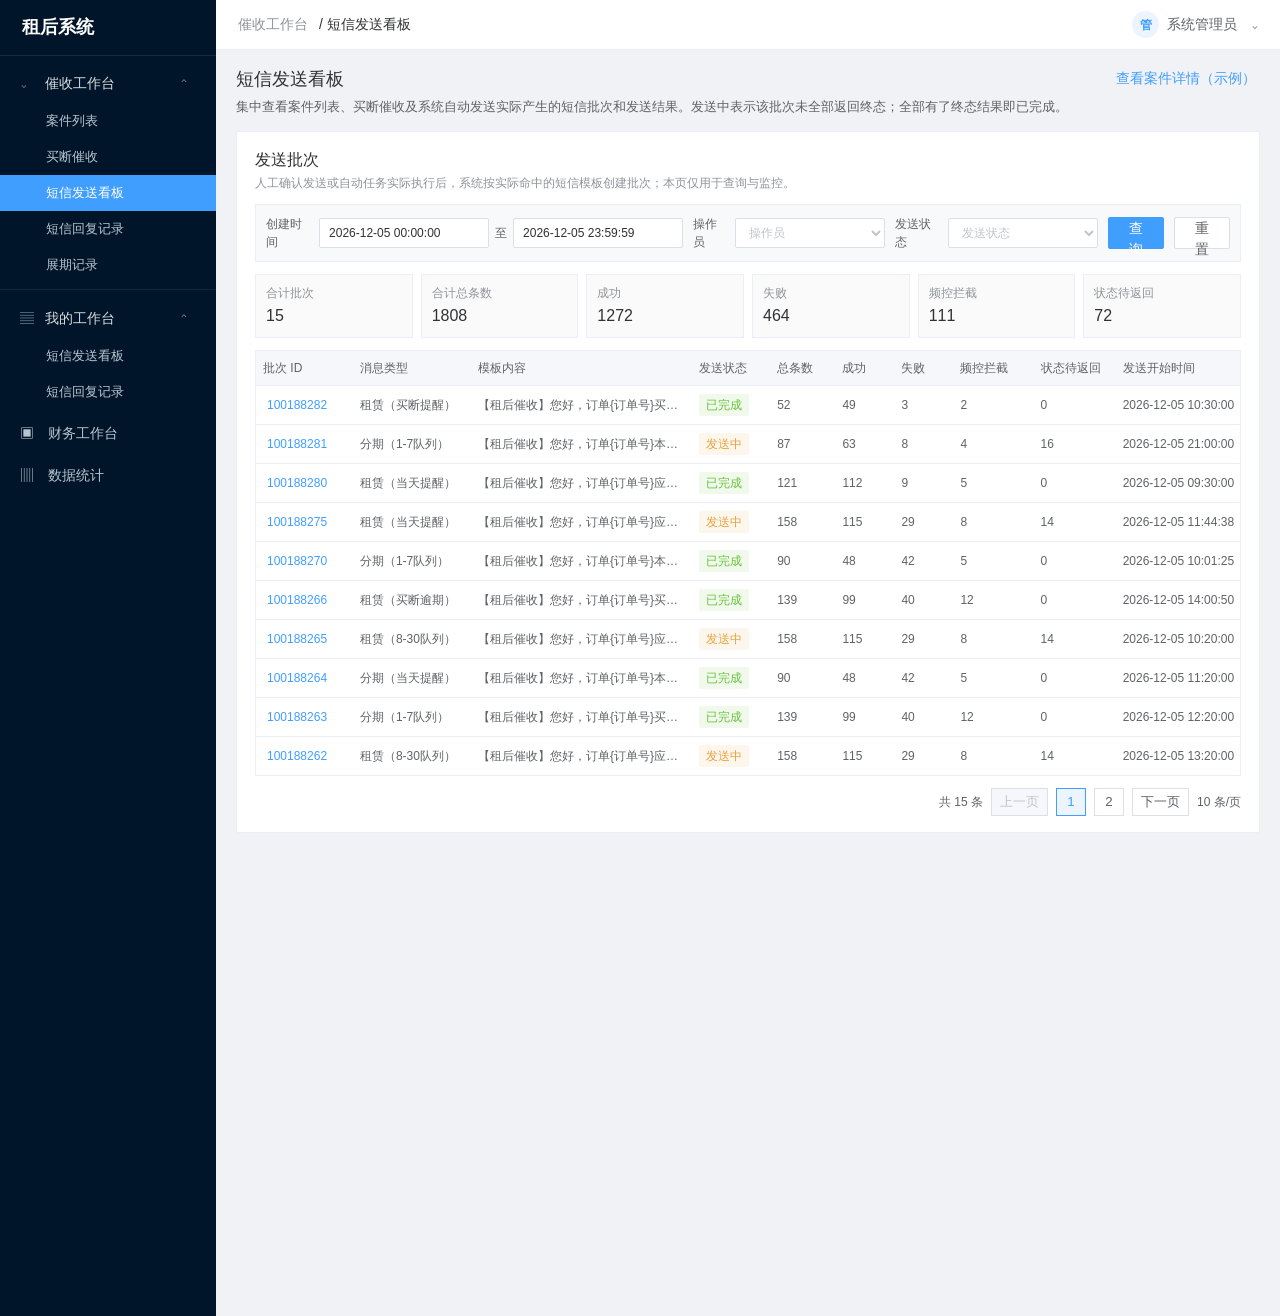
==== index.html @ bb252e51 "fix: simplify batch dashboard filters" ====
<!doctype html>
<html lang="zh-CN">
<head>
  <meta charset="utf-8">
  <meta name="viewport" content="width=device-width,initial-scale=1">
  <title>租后系统 · 短信发送看板</title>
  <style>
    :root{--nav:#001529;--blue:#409eff;--ink:#303133;--muted:#909399;--line:#ebeef5;--bg:#f0f2f5;--good:#67c23a;--warn:#e6a23c;--bad:#f56c6c}*{box-sizing:border-box}body{margin:0;min-width:1120px;background:var(--bg);color:var(--ink);font:14px/1.5 -apple-system,BlinkMacSystemFont,"Segoe UI","PingFang SC","Microsoft YaHei",sans-serif}.shell{display:flex;min-height:100vh}.sidebar{width:216px;background:var(--nav);color:#b9c4d0;flex:none}.brand{height:56px;padding:0 22px;display:flex;align-items:center;color:#fff;font-size:18px;font-weight:600;border-bottom:1px solid #ffffff17}.nav-group{padding:7px 0 2px}.nav-group+.nav-group{border-top:1px solid #ffffff12;margin-top:4px;padding-top:8px}.nav-parent,.nav-leaf,.nav-muted{display:flex;align-items:center;height:40px;padding:0 20px;gap:9px;white-space:nowrap}.nav-parent{color:#ffffffd9;font-weight:500}.nav-parent .nav-icon:last-child{margin-left:auto}.nav-leaf{padding-left:46px;height:36px;font-size:13px;cursor:pointer}.nav-leaf.current{background:var(--blue);color:#fff}.nav-muted{height:42px}.nav-icon{width:16px;color:#8ea1b4}.main{flex:1;min-width:0;overflow-x:auto}.topbar{height:50px;padding:0 22px;background:#fff;border-bottom:1px solid var(--line);display:flex;align-items:center;justify-content:space-between}.crumb{color:var(--muted)}.crumb b{margin-left:7px;color:var(--ink);font-weight:500}.user{display:flex;align-items:center;gap:8px;color:#606266}.avatar{display:grid;place-items:center;width:27px;height:27px;border-radius:50%;background:#ecf5ff;color:var(--blue);font-size:12px;font-weight:700}.content{max-width:none;padding:16px 20px 34px}.page-head{display:flex;justify-content:space-between;align-items:flex-start;margin-bottom:14px}.page-head h1{margin:0 0 4px;font-size:18px;font-weight:500}.page-head p{margin:0;color:#606266;font-size:13px}.actions{display:flex;gap:8px}.panel{margin-bottom:14px;padding:16px 18px;background:#fff;border:1px solid var(--line);border-radius:2px}.sync-panel{display:grid;grid-template-columns:auto 1fr auto;gap:14px;align-items:center}.sync-icon{display:grid;place-items:center;width:38px;height:38px;background:#ecf5ff;color:var(--blue);font-size:20px}.sync-copy b{display:block;font-weight:500}.sync-copy span,.hint{color:var(--muted);font-size:12px}.hint{margin-top:2px}.button{height:32px;padding:0 13px;border:1px solid #dcdfe6;border-radius:2px;background:#fff;color:#606266;font:inherit;cursor:pointer}.button.primary{border-color:var(--blue);background:var(--blue);color:#fff}.button.warn{border-color:#f3d19e;background:#fdf6ec;color:#e6a23c}.button:disabled{border-color:#e4e7ed;background:#f5f7fa;color:#c0c4cc;cursor:not-allowed}.title-row{display:flex;justify-content:space-between;align-items:center;margin-bottom:12px}.title-row h2,.records-title{margin:0;font-size:16px;font-weight:500}.table-wrap{overflow:auto}.table{width:100%;border-collapse:collapse;white-space:nowrap}.table th{padding:10px 12px;background:#f5f7fa;border-bottom:1px solid var(--line);text-align:left;color:#606266;font-size:13px;font-weight:500}.table td{padding:11px 12px;border-bottom:1px solid var(--line);color:#606266;vertical-align:middle}.table tr:last-child td{border-bottom:0}.sub{display:block;margin-top:2px;color:var(--muted);font-size:12px}.key{font-family:ui-monospace,SFMono-Regular,Menlo,monospace;color:#303133;font-size:12px}.tag{display:inline-flex;align-items:center;gap:4px;padding:2px 7px;border-radius:2px;font-size:12px;white-space:nowrap}.tag.green{background:#f0f9eb;color:var(--good)}.tag.blue{background:#ecf5ff;color:var(--blue)}.tag.gray{background:#f4f4f5;color:#909399}.tag.orange{background:#fdf6ec;color:var(--warn)}.tag.red{background:#fef0f0;color:var(--bad)}.dot{width:6px;height:6px;border-radius:50%;background:currentColor}.link{padding:2px 4px;border:0;background:none;color:var(--blue);font:inherit;cursor:pointer}.link.danger{color:var(--bad)}.records-note{margin:7px 0 12px;color:var(--muted);font-size:12px}.modal-backdrop{display:none;position:fixed;z-index:10;inset:0;align-items:center;justify-content:center;padding:24px;background:#00000073}.modal-backdrop.open{display:flex}.modal{width:min(860px,100%);max-height:92vh;overflow:auto;background:#fff;border-radius:2px;box-shadow:0 8px 28px #0004}.modal.wide{width:min(1040px,100%)}.modal-head{display:flex;align-items:center;justify-content:space-between;padding:15px 20px;border-bottom:1px solid var(--line)}.modal-head h2{margin:0;font-size:18px;font-weight:500}.close{width:30px;height:30px;border:0;border-radius:2px;background:#f4f4f5;color:#606266;font-size:19px;cursor:pointer}.modal-body{padding:17px 20px}.modal-foot{display:flex;justify-content:flex-end;gap:9px;padding:13px 20px;border-top:1px solid var(--line)}.form-grid{display:grid;grid-template-columns:1fr 1fr;gap:14px 16px}.field label{display:block;margin-bottom:6px;font-weight:500}.field label small{margin-left:4px;color:var(--muted);font-weight:400}.field.full{grid-column:1/-1}select,input,textarea{width:100%;height:34px;padding:0 9px;border:1px solid #dcdfe6;border-radius:2px;background:#fff;color:var(--ink);font:inherit}textarea{height:94px;padding:9px;resize:vertical}.radios{display:flex;align-items:center;gap:24px;height:34px}.radios label{display:inline-flex;align-items:center;gap:7px;margin:0;cursor:pointer;font-weight:400}.radios input[type=radio]{width:16px;height:16px;margin:0;padding:0;accent-color:var(--blue);flex:none}.preview,.summary-box{padding:12px;border:1px solid #d9ecff;background:#f5faff}.preview-head{display:flex;align-items:center;justify-content:space-between;gap:10px}.preview p{margin:8px 0;color:#606266}.preview dl{display:grid;grid-template-columns:90px 1fr;gap:4px;margin:0;font-size:13px}.preview dt{color:var(--muted)}.preview dd{margin:0}.helper,.constraint{margin-top:11px;padding:9px 10px;background:#f5f7fa;color:#606266;font-size:13px}.error{margin-top:11px;padding:9px 10px;background:#fef0f0;color:var(--bad);font-size:13px}.selection-strip{display:grid;grid-template-columns:repeat(3,1fr);gap:10px;margin:0 0 14px;padding:12px;background:#f5f7fa}.selection-strip span{display:block;color:var(--muted);font-size:12px}.selection-strip b{font-weight:500}.metric-grid{display:grid;grid-template-columns:repeat(4,1fr);gap:10px;margin-bottom:14px}.metric{padding:11px 12px;border:1px solid var(--line);background:#fff}.metric span{display:block;color:var(--muted);font-size:12px}.metric b{font-size:18px;font-weight:500}.metric .good-text{color:var(--good)}.upload-row{display:flex;gap:8px;align-items:center;margin-bottom:10px}.upload-row input[type=file]{height:32px;padding:4px}.file-note{font-size:12px;color:var(--muted)}.toast{position:fixed;z-index:20;top:64px;right:20px;padding:10px 14px;background:var(--good);color:#fff;box-shadow:0 4px 13px #0003;opacity:0;transform:translateY(-8px);pointer-events:none;transition:.2s}.toast.show{opacity:1;transform:translateY(0)}@media(max-width:900px){body{min-width:0}.sidebar{width:180px}.form-grid,.selection-strip,.metric-grid{grid-template-columns:1fr}.sync-panel{grid-template-columns:auto 1fr}.sync-panel .button{grid-column:1/-1;justify-self:start}.page-head{gap:12px;flex-direction:column}}
    .batch-layout{display:grid;grid-template-columns:calc(100vw - 256px) 286px;gap:32px;align-items:start;width:calc(100vw + 62px)}.batch-main{min-width:0}.batch-notes{padding:18px;background:#fff8e8;border:1px solid #eadfbd;border-radius:2px;color:#606266}.batch-notes h3{margin:0 0 14px;color:#5e5133;font-size:15px;font-weight:600}.batch-notes h5{margin:16px 0 5px;color:#6c5a31;font-size:12px;font-weight:600}.batch-notes p{margin:0;color:#685f4e;font-size:12px;line-height:1.75}.batch-table-wrap{overflow-x:auto;overflow-y:hidden;border:1px solid var(--line)}.batch-table{min-width:1180px;table-layout:fixed}.batch-table th,.batch-table td{padding:8px 7px}.batch-table th{font-size:12px}.batch-table td{font-size:12px}.batch-table .task-content{overflow:hidden;text-overflow:ellipsis}.filter-row{display:flex;gap:10px;align-items:center;margin-bottom:12px;padding:10px;background:#f8f9fb;border:1px solid var(--line)}.filter-row label{display:flex;align-items:center;gap:6px;color:#606266;font-size:12px}.filter-row input,.filter-row select{width:150px;height:30px}.filter-row .date{width:170px}.pagination{display:flex;align-items:center;justify-content:flex-end;gap:8px;margin-top:12px;color:#606266;font-size:12px}.pagination button{min-width:30px;height:28px;padding:0 8px;border:1px solid #dcdfe6;background:#fff;color:#606266;cursor:pointer}.pagination button.active{border-color:var(--blue);background:#ecf5ff;color:var(--blue)}.pagination button:disabled{color:#c0c4cc;background:#f5f7fa;cursor:not-allowed}.detail-summary{display:grid;grid-template-columns:1.15fr 1.15fr repeat(5,1fr);gap:10px;margin:0 0 14px}.detail-summary div{padding:11px 12px;border:1px solid var(--line);background:#fafafa}.detail-summary span{display:block;color:var(--muted);font-size:12px}.detail-summary b{font-size:16px;font-weight:500}.batch-filter-summary{display:grid;grid-template-columns:repeat(6,minmax(86px,1fr));gap:8px;margin:0 0 12px}.batch-filter-summary div{padding:9px 10px;border:1px solid var(--line);background:#fafafa}.batch-filter-summary span{display:block;color:var(--muted);font-size:12px}.batch-filter-summary b{display:block;margin-top:2px;color:#303133;font-size:16px;font-weight:500}@media(max-width:900px){.batch-layout{grid-template-columns:864px 286px;width:1182px}.batch-notes{position:static}.detail-summary{grid-template-columns:1fr 1fr}.batch-filter-summary{grid-template-columns:repeat(3,1fr)}}
    .filter-row select.placeholder{color:#c0c4cc}.filter-row select option{color:#303133}.select-clear{position:relative;display:inline-flex;width:150px;flex:none}.filter-row .select-clear select{width:100%;padding-right:31px}.clear-select{position:absolute;right:22px;top:50%;z-index:1;width:17px;height:17px;margin:0;padding:0;transform:translateY(-50%);border:1px solid #c0c4cc;border-radius:50%;background:#fff;color:#909399;font:14px/14px Arial;line-height:14px;cursor:pointer}.clear-select:hover{border-color:#909399;color:#606266}.clear-select[hidden]{display:none}.eye-toggle{width:34px;padding:0;font-size:16px;color:#606266}.eye-toggle.active{color:#409eff;border-color:#409eff;background:#ecf5ff}.case-info{display:flex;align-items:center;justify-content:space-between;min-height:170px}.case-label{color:#909399;font-size:13px}.case-info h2{margin:10px 0 8px;font-size:28px;font-weight:500}.case-info h2 em{margin-left:8px;color:#909399;font-size:14px;font-style:normal;font-weight:400}.case-info p{margin:0;color:#606266}.today-contact-summary{display:flex;gap:12px}.today-contact-summary div{min-width:132px;padding:14px 18px;border:1px solid #f3d19e;background:#fffaf0;color:#a66b10}.today-contact-summary span{display:block;font-size:12px}.today-contact-summary b{display:block;margin-top:5px;font-size:22px;font-weight:600}#send-detail-view,#case-detail-view,#sms-reply-view{position:relative;width:calc(100vw + 62px);min-height:580px}#sms-reply-view{margin-left:20px}#send-detail-view>.page-head,#send-detail-view>.panel,#case-detail-view>.page-head,#case-detail-view>.panel,#sms-reply-view>.page-head,#sms-reply-view>.panel{width:calc(100vw - 256px)}.reply-filter{flex-wrap:wrap;align-items:center}.reply-filter label{flex:0 0 250px}.reply-filter label:first-child{flex:0 0 440px;white-space:nowrap;flex-wrap:nowrap}.reply-filter>button{flex:none}.reply-table{min-width:1050px}.right-notes{position:absolute;top:0;left:calc(100vw - 224px);width:286px;padding:18px;background:#fff8e8;border:1px solid #eadfbd;border-radius:2px;color:#685f4e}.right-notes h3{margin:0 0 14px;color:#5e5133;font-size:15px;font-weight:600}.right-notes section{margin-top:14px;padding:11px 12px;background:#fffdf7;border:1px solid #f0e5bf}.right-notes h5{margin:0 0 6px;color:#6c5a31;font-size:13px}.right-notes p{margin:0;font-size:12px;line-height:1.75}
    #case-detail-view{width:100%;min-height:0;margin:0}#case-detail-view>.case-reference{width:100%}#case-detail-notes{display:none!important}.case-reference{background:#fff;border:1px solid var(--line);color:#606266}.case-detail-tabs{display:flex;align-items:stretch;height:48px;padding:0 18px;background:#f7f8fa;border-bottom:1px solid var(--line)}.case-detail-tabs span{display:flex;align-items:center;padding:0 22px;color:#909399;cursor:default}.case-detail-tabs .active{margin-top:0;background:#fff;color:var(--blue);font-weight:600;border-top:2px solid var(--blue)}.case-block{padding:0 18px}.case-block-title,.case-info-row{display:flex;align-items:center;justify-content:space-between;min-height:54px;border-bottom:1px solid var(--line);color:#303133;font-weight:600}.case-fold{color:#909399;font-size:16px}.case-subtitle{padding-top:15px;color:#303133;font-size:14px;font-weight:600}.case-basic-grid{display:grid;grid-template-columns:1.2fr .72fr .62fr;gap:28px;min-height:178px;padding:25px 0 20px}.case-name{margin-bottom:22px;color:#606266;font-size:13px}.case-name strong{margin-right:12px;color:#4c4c4c;font-size:29px;font-weight:500}.case-name em{font-style:normal;color:#409eff}.case-name small{margin-left:14px;color:#606266;font-size:13px}.case-quality{display:inline-flex;margin-left:18px;padding:2px 7px;border:1px solid #b3d8ff;border-radius:3px;color:#409eff;font-size:12px}.case-basic-copy p,.case-phone-block p{margin:0 0 15px;font-size:13px}.case-phone-block{padding-top:78px}.case-phone-block label{display:inline-block;min-width:55px;color:#606266}.case-phone-block .phone-link{color:#409eff}.case-phone-block .button{height:25px;margin-left:5px;vertical-align:middle}.case-risk-summary{padding-top:2px;color:#303133;font-size:17px;line-height:1.55}.case-risk-summary div{margin-bottom:1px}.case-risk-summary .today-counts{margin-top:22px;font-size:18px}.case-risk-summary .today-counts span{color:#303133}.case-risk-summary .today-counts b{font-weight:400}.case-info-row{min-height:54px}.case-table-title{display:flex;align-items:center;justify-content:space-between;padding:23px 0 9px;color:#303133;font-weight:600}.case-table-title .link{font-size:13px}.case-reference .table-wrap{border:1px solid #ebeef5}.case-reference .table th{padding:8px 10px;background:#fafafa;font-size:12px}.case-reference .table td{padding:8px 10px;font-size:12px}.case-empty{height:54px;text-align:center;color:#909399}.case-footer{display:flex;justify-content:center;gap:10px;padding:22px;border-top:1px solid var(--line);margin-top:24px}.case-footer .button{min-width:94px}
    .case-risk-summary{align-self:center;min-width:352px;padding:14px 16px;border:1px solid #e4e7ed;background:#fbfcfe;color:#303133}.case-risk-head{display:flex;align-items:center;justify-content:space-between;margin-bottom:12px;font-size:14px;font-weight:600}.case-risk-head .tag{font-weight:400}.case-risk-grid{display:grid;grid-template-columns:repeat(3,1fr);border-top:1px solid #ebeef5;border-bottom:1px solid #ebeef5}.case-risk-grid>div{padding:10px 9px}.case-risk-grid>div+div{border-left:1px solid #ebeef5}.case-risk-grid span{display:block;color:#909399;font-size:12px}.case-risk-grid b{margin:2px 3px 0 0;font-size:20px;font-weight:600}.case-risk-grid em{color:#909399;font-size:12px;font-style:normal}.case-contact-grid{display:grid;grid-template-columns:1.4fr 1fr;gap:10px;padding-top:12px}.contact-item{min-width:0}.contact-item+ .contact-item{padding-left:12px;border-left:1px solid #ebeef5}.contact-item>span,.contact-item small{display:block;color:#909399;font-size:12px}.contact-item strong{display:block;margin:2px 0 3px;color:#303133;font-size:17px;font-weight:600}.contact-item strong em{margin-left:3px;color:#606266;font-size:12px;font-style:normal;font-weight:400}.contact-item small{white-space:nowrap}.case-risk-summary .today-counts{margin:0;font-size:inherit}
  </style>
</head>
<body>
  <div class="shell">
    <aside class="sidebar" aria-label="租后系统导航">
      <div class="brand">租后系统</div>
      <div id="management-workspace-nav" class="nav-group"><div class="nav-parent"><span class="nav-icon">⌄</span>催收工作台<span class="nav-icon">⌃</span></div><div id="case-nav" class="nav-leaf" onclick="openWorkspacePage('management','case')">案件列表</div><div class="nav-leaf">买断催收</div><div id="management-batch-nav" class="nav-leaf workspace-menu current" onclick="openWorkspacePage('management','batch')">短信发送看板</div><div id="management-reply-nav" class="nav-leaf workspace-menu" onclick="openWorkspacePage('management','reply')">短信回复记录</div><div class="nav-leaf">展期记录</div></div>
      <div id="personal-workspace-nav" class="nav-group"><div class="nav-parent"><span class="nav-icon">▤</span>我的工作台<span class="nav-icon">⌃</span></div><div id="personal-batch-nav" class="nav-leaf workspace-menu" onclick="openWorkspacePage('personal','batch')">短信发送看板</div><div id="personal-reply-nav" class="nav-leaf workspace-menu" onclick="openWorkspacePage('personal','reply')">短信回复记录</div></div>
      <div class="nav-muted">▣　财务工作台</div><div class="nav-muted">▥　数据统计</div>
    </aside>
    <main class="main"><header class="topbar"><div id="breadcrumb" class="crumb">催收工作台 <b>/ 短信发送看板</b></div><div id="viewer-name" class="user"><div class="avatar">管</div>系统管理员　⌄</div></header>
      <div class="content">
        <section id="batch-send-view" aria-label="短信发送看板">
          <div class="batch-layout"><div class="batch-main">
            <div class="page-head"><div><h1>短信发送看板</h1><p>集中查看案件列表、买断催收及系统自动发送实际产生的短信批次和发送结果。发送中表示该批次未全部返回终态；全部有了终态结果即已完成。</p></div><div class="actions"><button class="link" onclick="showCaseDetail()">查看案件详情（示例）</button></div></div>
            <section class="panel"><div class="title-row"><div><h2>发送批次</h2><div class="hint">人工确认发送或自动任务实际执行后，系统按实际命中的短信模板创建批次；本页仅用于查询与监控。</div></div></div>
              <div class="filter-row"><label>创建时间 <input id="batch-start-date" class="date" type="text" aria-label="开始时间"> 至 <input id="batch-end-date" class="date" type="text" aria-label="结束时间"></label><label>操作员 <select id="batch-creator-filter" class="placeholder" aria-label="操作员筛选" onchange="toggleFilterPlaceholder(this)"><option value="" selected disabled>操作员</option><option value="system">系统自动</option><option value="6001">系统管理员</option><option value="6003">陆小</option><option value="6005">陈静</option><option value="7001">李外勤</option></select></label><label>发送状态 <select id="batch-status-filter" class="placeholder" aria-label="发送状态筛选" onchange="toggleFilterPlaceholder(this)"><option value="" selected disabled>发送状态</option><option value="发送中">发送中</option><option value="已完成">已完成</option></select></label><button class="button primary" onclick="queryBatchRecords()">查询</button><button class="button" onclick="resetBatchFilters()">重置</button></div><div id="batch-filter-summary" class="batch-filter-summary"></div>
              <div class="batch-table-wrap"><table class="table batch-table"><colgroup class="batch-columns"><col style="width:92px"><col style="width:112px"><col style="width:210px"><col style="width:74px"><col style="width:62px"><col style="width:56px"><col style="width:56px"><col style="width:76px"><col style="width:78px"><col style="width:142px"><col style="width:58px"><col style="width:104px"></colgroup><thead><tr><th>批次 ID</th><th>消息类型</th><th>模板内容</th><th>发送状态</th><th>总条数</th><th>成功</th><th>失败</th><th>频控拦截</th><th>状态待返回</th><th>发送开始时间</th><th>操作员</th><th>操作</th></tr></thead><tbody id="batch-record-rows"></tbody></table></div><div id="batch-pagination" class="pagination"></div>
            </section>
          </div><aside class="batch-notes"><h3>备注说明</h3><h5>权限与查询说明</h5><p>1. 默认查询时间为今天。<br>2. 操作员仅可查看本人创建的批次；管理角色可查看全部人工与系统自动批次，并按操作员筛选。<br>3. 系统自动批次的操作员固定展示“系统自动”，仅催收工作台管理角色可见。</p><h5>自动发送归批</h5><p>1. 自动任务每次实际执行时，按“自动任务 + 实际命中的短信模板 + 执行时间”生成批次。<br>2. 同一次任务命中多个模板时按模板分别生成批次；无符合条件订单时不生成空批次。<br>3. 自动发送与人工发送共用高优先级通道、频控拦截、回执和发送明细口径。<br>4. 现有示例：T-5/T-3/T-1 账单提醒（09:30）、T0 到期提醒（08:00）、T-20 买断提醒（10:30）、T0 晚班提醒（21:00）。</p><h5>发送状态口径</h5><p>1. 发送中：该批次已进入短信中心的明细未全部返回终态。<br>2. 已完成：已进入短信中心的明细全部有了终态结果；成功或失败均可完成。<br>3. 频控拦截在租后本地完成，未进入短信中心，不作为等待终态的条件。</p><h5>消息类型与模板</h5><p>1. 账单催收可选：当天提醒、1-7队列、8-30队列。<br>2. 买断催收可选：买断提醒、买断逾期；仅租赁业务展示。<br>3. 分期不展示买断类型；选择业务、发送类型和消息类型后，仅可选对应阶段已绑定的模板。</p><h5>列表区说明</h5><p>1. 批次由案件列表、买断催收等原有发送功能及系统自动任务实际发送后生成。<br>2. 消息类型按“租赁/分期（业务阶段）”展示，例如“租赁（当天提醒）”。<br>3. 频控拦截条数为提交时因客户当日短信频控而未进入发送的订单数。</p><h5>失败重发</h5><p>1. 仅对终态失败明细发起重发；成功、状态待返回及频控拦截不参与。<br>2. 重发沿用原短信内容并重新校验客户频控和通道可用性。<br>3. 原失败原因和重发操作记录保留，用于审计追溯。</p><h5>发送情况明细</h5><p>点击“查看明细”可按批次查看逐条发送结果；客户手机号仅展示脱敏信息。</p></aside></div>
        </section>
        <section id="send-detail-view" aria-label="发送情况明细" hidden><div class="page-head"><div><h1>发送情况明细</h1><p id="detail-page-subtitle">查看指定短信批次下每条记录的发送结果。</p></div><div class="actions"><button id="sensitive-phone-toggle" class="button eye-toggle" onclick="togglePhoneVisibility()" aria-label="查看完整手机号" title="查看完整手机号">👁</button><button class="button" onclick="showPage('batch')">返回短信发送看板</button></div></div><section class="panel"><div id="send-detail-summary" class="detail-summary"></div><div class="filter-row"><label>发送结果 <select id="detail-status-filter" class="placeholder" onchange="toggleFilterPlaceholder(this);resetDetailPage()"><option value="" selected disabled>发送结果</option><option value="成功">成功</option><option value="失败">失败</option><option value="频控拦截">频控拦截</option><option value="状态待返回">状态待返回</option></select></label><label>手机号 <input id="detail-phone-filter" type="text" placeholder="请输入手机号"></label><label>客户姓名 <input id="detail-customer-filter" type="text" placeholder="请输入客户姓名"></label><button class="button primary" onclick="querySendDetails()">查询</button><button class="button" onclick="resetSendDetails()">重置</button></div><div class="table-wrap"><table class="table"><thead><tr><th>手机号</th><th>客户姓名</th><th>订单号</th><th>消息模板</th><th>发送结果</th><th>失败/拦截原因</th><th>发送时间</th><th>触达时间</th></tr></thead><tbody id="send-detail-rows"></tbody></table></div><div id="detail-pagination" class="pagination"></div></section></section>
        <section id="case-detail-view" aria-label="案件详情" hidden><div id="case-detail-reference" class="case-reference"><div class="case-detail-tabs"><span class="active">作业详情</span><span>订单详情</span><span>催收记录</span><span>短信记录</span></div><section class="case-block"><div class="case-block-title"><span>客户信息</span><span class="case-fold">⌄</span></div><div class="case-subtitle">基本信息</div><div class="case-basic-grid"><div class="case-basic-copy"><div class="case-name"><strong>张仲仪</strong><em>（男）</em><small>33 岁　贵州省毕节市七星关区</small><span class="case-quality">非优质</span></div><p>企微客服（信审）　苏晴｜青年优品02</p><p>个微/企微（贷后）　--　✎</p></div><div class="case-phone-block"><p><label>手机号</label><span id="case-phone-value" class="phone-link">159****9890</span><button id="case-sensitive-phone-toggle" class="button eye-toggle" onclick="toggleCasePhoneVisibility()" aria-label="查看完整手机号" title="查看完整手机号">👁</button></p><p><label>目前使用手机号</label>--　✎</p></div><div class="case-risk-summary"><div>出域投诉：5条</div><div>投诉预警：3条</div><div>售后工单：2条</div><div id="today-contact-summary" class="today-counts"></div></div></div><div class="case-info-row"><span>收货地址</span><span class="case-fold">›</span></div><div class="case-table-title"><span>催记备注记录</span><button class="link">更新数据</button></div><div class="table-wrap"><table class="table"><thead><tr><th>备注环节</th><th>类型标签</th><th>备注内容</th><th>备注人</th><th>备注时间</th><th>操作</th></tr></thead><tbody><tr><td>逾期催收</td><td>///约定还款</td><td>又一点</td><td>王璐腾</td><td>2025-04-14 12:31:33</td><td><button class="link">取消置顶</button></td></tr><tr><td>当日催收</td><td>无/设置通话///</td><td>—</td><td>陆小勇</td><td>2026-08-28 09:29:02</td><td><button class="link danger">置顶</button></td></tr><tr><td>逾期催收</td><td>-设置通话///</td><td>—</td><td>王璐腾</td><td>2025-04-14 11:30:00</td><td><button class="link danger">置顶</button></td></tr></tbody></table></div><div class="case-table-title"><span>客户回复</span><span class="case-fold">⌄</span></div><div class="table-wrap"><table class="table"><thead><tr><th>序号</th><th>手机号</th><th>回复内容</th><th>回复时间</th></tr></thead><tbody><tr><td colspan="4" class="case-empty">暂无客户回复</td></tr></tbody></table></div></section><div class="case-footer"><button class="button" onclick="showPage('batch')">返回看板</button><button class="button primary">做催记</button><button class="button">下一个案件</button></div></div></section>
      </div>
      <section id="sms-reply-view" aria-label="短信回复记录" hidden><div class="page-head"><div><h1>短信回复记录</h1><p>集中查看客户对催收短信的回复内容及原发送内容。</p></div><div class="actions"><button id="reply-sensitive-phone-toggle" class="button eye-toggle" onclick="toggleReplyPhoneVisibility()" aria-label="查看完整手机号" title="查看完整手机号">👁</button></div></div><section class="panel"><div class="filter-row reply-filter"><label>回复时间 <input id="reply-start-date" class="date" type="text" aria-label="回复开始时间"> 至 <input id="reply-end-date" class="date" type="text" aria-label="回复结束时间"></label><label>操作员 <select id="reply-creator-filter" class="placeholder" aria-label="操作员筛选" onchange="toggleFilterPlaceholder(this);resetSmsReplyPage()"><option value="" selected disabled>操作员</option><option value="system">系统自动</option><option value="6001">系统管理员</option><option value="6003">陆小</option><option value="6005">陈静</option><option value="7001">李外勤</option></select></label><label>手机号 <input id="reply-phone-filter" type="text" placeholder="请输入手机号"></label><label>客户姓名 <input id="reply-customer-filter" type="text" placeholder="请输入客户姓名"></label><label>回复内容 <input id="reply-content-filter" type="text" placeholder="请输入回复内容"></label><button class="button primary" onclick="querySmsReplies()">查询</button><button class="button" onclick="resetSmsReplies()">重置</button></div><div class="table-wrap"><table class="table reply-table"><thead><tr><th>回复时间</th><th>手机号</th><th>客户姓名</th><th>订单号</th><th>发送内容</th><th>回复内容</th></tr></thead><tbody id="sms-reply-rows"></tbody></table></div><div id="sms-reply-pagination" class="pagination"></div></section></section>
      <aside id="sms-reply-notes" class="right-notes" hidden><h3>备注说明</h3><section><h5>回复归属规则</h5><p>1. 仅记录客户对已发送催收短信的有效回复。<br>2. 回复按手机号关联客户与订单，并记录对应的发送批次。<br>3. 无法匹配客户或订单的回复进入异常队列，由运营人工处理。</p></section><section><h5>隐私与展示</h5><p>手机号默认脱敏；完整手机号展示遵循敏感信息权限控制。回复内容仅用于催收跟进和审计，不得用于营销触达。</p></section><section><h5>筛选匹配规则</h5><p>手机号、客户姓名：精确匹配。<br>回复内容：模糊匹配。</p></section><section><h5>权限与查询</h5><p>1. 催收工作台可查看全部回复，并按操作员筛选。<br>2. 我的工作台仅查看本人发送批次关联的回复，操作员默认本人且不可变更。<br>3. 支持回复时间、手机号、客户姓名及回复内容组合筛选；列表按回复时间倒序展示。</p></section></aside>
      <aside id="detail-notes" class="right-notes" hidden><h3>备注说明</h3><section><h5>权限与脱敏说明</h5><p>1. 手机号默认脱敏展示。<br>2. 仅拥有敏感信息权限的用户可点击页面右上角小眼睛查看完整手机号。<br>3. 查看权限由服务端按登录用户实时校验，前端仅控制展示。</p></section><section><h5>短信中心状态映射</h5><p>已送达 → 成功。<br>发送三方成功、发送中 → 状态待返回。<br>发送三方失败、未送达 → 失败。<br>频控拦截为租后本地状态，未提交短信中心。</p></section><section><h5>频控占位规则</h5><p>1. 仅当成功送达数 + 待回执占位数小于日上限时，才可提交短信中心。<br>2. 已送达将占位转为成功；终态失败释放占位；待回执持续占位。<br>3. 同一客户的多手机号、多订单及多次连续发送共享当天额度。</p></section><section><h5>明细筛选规则</h5><p>手机号、客户姓名：精确匹配。</p></section><section><h5>筛选与结果口径</h5><p>1. 发送结果按租后业务状态筛选：成功、失败、频控拦截、状态待返回。<br>2. 状态待返回表示未收到最终送达结果，不计入成功次数。<br>3. 明细中的原始短信中心状态用于审计追溯。</p></section><section><h5>追溯规则</h5><p>明细仅展示当前批次的逐条发送结果；失败重发不覆盖原始失败原因，便于全链路审计追溯。</p></section></aside>
      <aside id="case-detail-notes" class="right-notes" hidden><h3>备注说明</h3><section><h5>今日触达统计规则</h5><p>1. 今日短信、今日外呼均按客户 ID 在自然日内累计。<br>2. 同一客户存在多个手机号时合并计数，避免绕过频控。<br>3. 统计数据用于催收人员判断当日触达余量。</p></section><section><h5>展示位置</h5><p>指标位于案件详情的“作业详情 → 客户信息 → 基本信息”区域，与客户手机号信息同屏展示。</p></section></aside>
    </main>
  </div>

  <div id="binding-modal" class="modal-backdrop" role="dialog" aria-modal="true" aria-labelledby="binding-title"><div class="modal"><div class="modal-head"><h2 id="binding-title">新增模板绑定</h2><button class="close" aria-label="关闭" onclick="closeModal('binding-modal')">×</button></div><div class="modal-body"><div class="form-grid"><div class="field"><label for="binding-order">订单类型</label><select id="binding-order" onchange="applyBinding()"></select></div><div class="field"><label for="binding-send-type">发送类型</label><select id="binding-send-type" onchange="applyBinding()"></select></div><div class="field"><label for="binding-message">消息类型</label><select id="binding-message" onchange="applyBinding()"></select></div><div class="field"><label for="binding-template">模板 Key <small>未绑定模板：基建中心已拉取、启用且未加入当前消息类型</small></label><select id="binding-template" onchange="selectBindingTemplate()"></select></div><div class="field full"><label>只读模板预览</label><div id="binding-preview" class="preview"></div></div></div><div id="binding-error" class="error" hidden></div><div class="helper">新增后会增加一条消息模板下拉枚举项；删除绑定只移除当前枚举项，不影响基建中心模板、其它消息类型绑定或历史发送记录。</div></div><div class="modal-foot"><button class="button" onclick="closeModal('binding-modal')">取消</button><button class="button primary" onclick="saveBinding()">保存绑定</button></div></div></div>

  <div id="delete-binding-modal" class="modal-backdrop" role="dialog" aria-modal="true" aria-labelledby="delete-binding-title"><div class="modal" style="width:min(480px,100%)"><div class="modal-head"><h2 id="delete-binding-title">确认删除绑定</h2><button class="close" aria-label="关闭" onclick="closeModal('delete-binding-modal')">×</button></div><div class="modal-body"><p id="delete-binding-copy" style="margin:0;color:#606266">确认删除该模板绑定吗？</p><div class="helper">删除后，该模板将不再出现在当前消息类型的“消息模板”下拉中；不会删除基建中心模板，也不会影响历史发送和批次记录。</div></div><div class="modal-foot"><button class="button" onclick="closeModal('delete-binding-modal')">取消</button><button class="button primary" style="border-color:#f56c6c;background:#f56c6c" onclick="confirmDeleteBinding()">确认删除</button></div></div></div>

  <div id="manual-send-modal" class="modal-backdrop" role="dialog" aria-modal="true" aria-labelledby="manual-title"><div class="modal wide"><div class="modal-head"><h2 id="manual-title">案件列表-手工发送短信</h2><button class="close" aria-label="关闭" onclick="closeModal('manual-send-modal')">×</button></div><div class="modal-body"><div class="selection-strip"><div><span>已选案件</span><b>2 个案件</b></div><div><span>发送方式</span><b>原案件列表手工发送</b></div><div><span>发送通道</span><b>催收高优先级</b></div></div><div class="form-grid"><div class="field"><label>订单类型</label><select id="manual-order" onchange="refreshManualTemplates()"></select></div><div class="field"><label>发送类型</label><select id="manual-send-type" onchange="refreshManualTemplates()"></select></div><div class="field"><label>消息类型</label><select id="manual-message" onchange="refreshManualTemplates()"></select></div><div class="field"><label>消息模板 <small>展示当前已绑定模板</small></label><select id="manual-template" onchange="renderManualPreview()"></select></div><div class="field full"><label>模板预览与客户触达次数</label><div id="manual-preview" class="preview"></div></div></div><div id="manual-error" class="error" hidden></div><div class="constraint">发送前按客户 ID 重新校验短信剩余次数；自动、手工和批量上传催收短信共享计数，营销/通知短信不计入。</div></div><div class="modal-foot"><button class="button" onclick="closeModal('manual-send-modal')">取消</button><button id="manual-submit" class="button primary" onclick="submitManualSend()">确认发送</button></div></div></div>

  <div id="batch-upload-modal" class="modal-backdrop" role="dialog" aria-modal="true" aria-labelledby="batch-title"><div class="modal wide"><div class="modal-head"><h2 id="batch-title">新建发送批次</h2><button class="close" aria-label="关闭" onclick="closeModal('batch-upload-modal')">×</button></div><div class="modal-body"><div class="selection-strip"><div><span>批次状态</span><b id="batch-status">待上传</b></div><div><span>发送通道</span><b>催收高优先级</b></div><div><span>频控规则</span><b>客户 ID / 自然日</b></div></div><div class="form-grid"><div class="field full"><label for="batch-task-name">任务名称</label><input id="batch-task-name" maxlength="50" placeholder="请输入任务名称"></div><div class="field"><label>订单类型</label><select id="batch-order" onchange="refreshBatchTemplates()"></select></div><div class="field"><label>发送类型</label><select id="batch-send-type" onchange="refreshBatchTemplates()"></select></div><div class="field"><label>消息类型</label><select id="batch-message" onchange="refreshBatchTemplates()"></select></div><div class="field"><label>消息模板</label><select id="batch-template" onchange="renderBatchTemplateHint()"></select></div><div class="field full"><label>内容预览</label><div id="batch-content-preview" class="preview"></div></div><div class="field full"><label>导入号码及变量</label><div class="upload-row"><button class="button" onclick="downloadUploadTemplate()">下载模板</button><input id="batch-file" type="file" accept=".csv,text/csv" onchange="readBatchFile(event)"></div><div class="helper">1. 文件导入仅支持 xlsx 格式；原型中使用 CSV 演示同样列结构。2. 系统单次最大支持 3 万个号码导入。3. 切换短信模板会清除已导入文件，需重新导入。</div><div id="batch-template-hint" class="file-note"></div></div><div class="field full"><label>上传结果预览</label><div id="batch-preview" class="summary-box">请先选择模板并导入号码文件。</div></div><div class="field"><label>发送方式</label><div class="radios"><label><input type="radio" name="batch-send-mode" value="立即发送" checked onchange="setBatchSendMode('立即发送')">立即发送</label><label><input type="radio" name="batch-send-mode" value="定时发送" onchange="setBatchSendMode('定时发送')">定时发送</label></div></div><div class="field"><label for="batch-schedule">定时时间 <small>仅定时发送需要</small></label><input id="batch-schedule" type="datetime-local" disabled></div></div><div id="batch-error" class="error" hidden></div><div class="constraint">下载模板会自动追加所选模板的变量列。上传后校验手机号、模板变量、客户 ID 匹配及当日催收短信上限，仅可发送行会进入批次。</div></div><div class="modal-foot"><button class="button" onclick="closeModal('batch-upload-modal')">取消</button><button id="batch-submit" class="button primary" onclick="submitBatch()" disabled>确定</button></div></div></div>

  <div id="frequency-config-modal" class="modal-backdrop" role="dialog" aria-modal="true" aria-labelledby="frequency-title"><div class="modal"><div class="modal-head"><h2 id="frequency-title">催收触达频控</h2><button class="close" aria-label="关闭" onclick="closeModal('frequency-config-modal')">×</button></div><div class="modal-body"><div class="form-grid"><div class="field"><label for="sms-limit">单客户当日短信成功送达上限</label><input id="sms-limit" type="number" min="1" max="20"></div><div class="field"><label for="call-limit">单客户当日成功外呼上限</label><input id="call-limit" type="number" min="1" max="20"></div><div class="field full"><label>当前客户示例</label><div id="frequency-preview" class="metric-grid"></div></div></div><div class="helper">频控使用客户 ID，不以手机号单独计数；同一客户多个手机号合并。短信仅在成功送达后计数，外呼仅在成功外呼后计数；发送中仅作临时预占，通道失败、未送达或超时后释放预占，通道内部自动重试不重复累计。</div></div><div class="modal-foot"><button class="button" onclick="closeModal('frequency-config-modal')">取消</button><button class="button primary" onclick="saveFrequencyConfig()">保存配置</button></div></div></div>
  <div id="toast" class="toast" role="status" aria-live="polite"></div>

  <script>
    const infrastructureTemplates = [
      {templateKey:'RENT_BILL_REMINDER',name:'租赁当天提醒',content:'您好，订单{订单号}应还{应还金额}，请于今日及时处理。',variables:['订单号','应还金额'],version:'v3.2',channels:'阿里云短信 / 腾讯云短信',feeDefinition:'租后',smsType:'催收',enabled:true,updatedAt:'2026-08-27 09:20'},
      {templateKey:'RENT_BILL_DUE',name:'租赁1-7队列提醒',content:'您好，订单{订单号}已逾期1-7天，应还{应还金额}，请尽快处理。',variables:['订单号','应还金额'],version:'v2.1',channels:'阿里云短信 / 腾讯云短信',feeDefinition:'租后',smsType:'催收',enabled:true,updatedAt:'2026-08-27 09:18'},
      {templateKey:'RENT_BILL_OVERDUE',name:'租赁8-30队列提醒',content:'您好，订单{订单号}已逾期8-30天，应还{应还金额}，请尽快处理。',variables:['订单号','应还金额'],version:'v4.0',channels:'阿里云短信 / 腾讯云短信',feeDefinition:'租后',smsType:'催收',enabled:true,updatedAt:'2026-08-27 09:15'},
      {templateKey:'RENT_BUYOUT_OVERDUE',name:'租赁买断逾期提醒',content:'您好，订单{订单号}买断金额{买断金额}已逾期，请尽快支付。',variables:['订单号','买断金额'],version:'v1.6',channels:'阿里云短信 / 腾讯云短信',feeDefinition:'租后',smsType:'催收',enabled:true,updatedAt:'2026-08-27 09:10'},
      {templateKey:'BUYOUT_UNPAID_REMINDER',name:'租赁买断提醒',content:'您好，订单{订单号}买断金额{买断金额}待支付，请及时处理。',variables:['订单号','买断金额'],version:'v2.0',channels:'阿里云短信 / 腾讯云短信',feeDefinition:'租后',smsType:'催收',enabled:true,updatedAt:'2026-08-27 09:09'},
      {templateKey:'BUYOUT_LEGAL_NOTICE',name:'租赁买断逾期法律提醒',content:'您好，订单{订单号}买断金额{买断金额}已逾期，请关注后续法律程序。',variables:['订单号','买断金额'],version:'v1.4',channels:'阿里云短信 / 腾讯云短信',feeDefinition:'租后',smsType:'催收',enabled:true,updatedAt:'2026-08-27 09:08'},
      {templateKey:'BUYOUT_LITIGATION_NOTICE',name:'人工-买断长期逾期诉讼告知',content:'您好，订单{订单号}买断金额{买断金额}长期逾期，可能进入诉讼程序。',variables:['订单号','买断金额'],version:'v1.2',channels:'阿里云短信 / 腾讯云短信',feeDefinition:'租后',smsType:'催收',enabled:true,updatedAt:'2026-08-27 09:07'},
      {templateKey:'BUYOUT_LAWSUIT_MATERIAL',name:'人工-买断逾期起诉材料提醒',content:'您好，订单{订单号}买断金额{买断金额}逾期，请留意材料补充通知。',variables:['订单号','买断金额'],version:'v1.1',channels:'阿里云短信 / 腾讯云短信',feeDefinition:'租后',smsType:'催收',enabled:true,updatedAt:'2026-08-27 09:06'},
      {templateKey:'INSTALLMENT_BILL_REMINDER',name:'分期当天提醒',content:'您好，订单{订单号}本期应还{应还金额}，请于今日及时处理。',variables:['订单号','应还金额'],version:'v1.3',channels:'阿里云短信 / 腾讯云短信',feeDefinition:'租后',smsType:'催收',enabled:true,updatedAt:'2026-08-27 09:06'},
      {templateKey:'RETURN_COMPENSATION_PAYMENT_REMINDER',name:'分期1-7队列提醒',content:'您好，订单{订单号}已逾期1-7天，应还{应还金额}，请尽快处理。',variables:['订单号','应还金额'],version:'v2.0',channels:'阿里云短信 / 腾讯云短信',feeDefinition:'租后',smsType:'催收',enabled:true,updatedAt:'2026-08-27 09:02'},
      {templateKey:'INSTALLMENT_QUEUE_8_30',name:'分期8-30队列提醒',content:'您好，订单{订单号}已逾期8-30天，应还{应还金额}，请尽快处理。',variables:['订单号','应还金额'],version:'v1.0',channels:'阿里云短信 / 腾讯云短信',feeDefinition:'租后',smsType:'催收',enabled:true,updatedAt:'2026-08-27 09:01'},
      {templateKey:'MARKETING_COUPON',name:'营销优惠券',content:'优惠券提醒',variables:[],version:'v1.0',channels:'阿里云短信 / 腾讯云短信',feeDefinition:'租前',smsType:'营销',enabled:true,updatedAt:'2026-08-27 09:00'}
    ];
    const bindingMatrix={'租赁':{'账单短信':['当天提醒','1-7队列','8-30队列'],'买断短信':['买断提醒','买断逾期']},'分期':{'账单短信':['当天提醒','1-7队列','8-30队列']}};
    let bindings=[
      {id:1,orderType:'租赁',sendType:'账单短信',messageType:'当天提醒',templateKey:'RENT_BILL_REMINDER',enabled:true},
      {id:2,orderType:'租赁',sendType:'账单短信',messageType:'1-7队列',templateKey:'RENT_BILL_DUE',enabled:true},
      {id:3,orderType:'租赁',sendType:'账单短信',messageType:'8-30队列',templateKey:'RENT_BILL_OVERDUE',enabled:true},
      {id:4,orderType:'租赁',sendType:'买断短信',messageType:'买断提醒',templateKey:'BUYOUT_UNPAID_REMINDER',enabled:true},
      {id:5,orderType:'租赁',sendType:'买断短信',messageType:'买断逾期',templateKey:'RENT_BUYOUT_OVERDUE',enabled:true},
      {id:6,orderType:'租赁',sendType:'买断短信',messageType:'买断逾期',templateKey:'BUYOUT_LEGAL_NOTICE',enabled:true},
      {id:7,orderType:'分期',sendType:'账单短信',messageType:'当天提醒',templateKey:'INSTALLMENT_BILL_REMINDER',enabled:true},
      {id:8,orderType:'分期',sendType:'账单短信',messageType:'1-7队列',templateKey:'RETURN_COMPENSATION_PAYMENT_REMINDER',enabled:true},
      {id:9,orderType:'分期',sendType:'账单短信',messageType:'8-30队列',templateKey:'INSTALLMENT_QUEUE_8_30',enabled:true}
    ];
    const customers={'13800005201':{id:'CUST-1001',name:'陈*',sms:2,smsPending:0,calls:1,callsPending:0},'13900003610':{id:'CUST-1002',name:'王*',sms:3,smsPending:0,calls:0,callsPending:0},'18600007782':{id:'CUST-1003',name:'刘*',sms:0,smsPending:0,calls:2,callsPending:0}};
    const frequencyConfig={smsDailyLimit:3,callDailyLimit:3};
    const bindingState={orderType:'租赁',sendType:'账单短信',messageType:'当天提醒',templateKey:'RENT_BILL_REMINDER'};
    const manualState={orderType:'租赁',sendType:'账单短信',messageType:'当天提醒',templateKey:''};
    const batchState={orderType:'租赁',sendType:'账单短信',messageType:'当天提醒',templateKey:'',rows:[],sendMode:'立即发送'};
    const workspaceContexts={management:{title:'催收工作台',viewer:{id:'6001',name:'系统管理员',role:'管理员',sensitivePhonePermission:true}},personal:{title:'我的工作台',viewer:{id:'6005',name:'陈静',role:'内部操作员',sensitivePhonePermission:false}}};
    let activeWorkspace='management';
    let currentViewer={...workspaceContexts.management.viewer};
    const caseDetailCustomer={name:'张仲仪',phone:'159****9890',fullPhone:'15900009890',todaySms:1,todaySmsPending:2,todaySmsLimit:3,todayCalls:2};
    const demoDate=todayRange().start.slice(0,10);
    let batchRecords=[
      {id:100188282,messageType:'租赁（买断提醒）',content:'【租后催收】您好，订单{订单号}买断金额{买断金额}即将到期，请及时处理。',status:'已完成',sendMode:'系统自动',total:52,success:49,failed:3,frequencyIntercepted:2,pending:0,startAt:`${demoDate} 10:30:00`,createdAt:`${demoDate} 10:30:00`,creatorId:'system',creator:'系统自动',autoTask:'T-20 买断提醒',templateKey:'BUYOUT_UNPAID_REMINDER'},
      {id:100188281,messageType:'分期（1-7队列）',content:'【租后催收】您好，订单{订单号}本期应还{应还金额}，请及时处理。',status:'发送中',sendMode:'系统自动',total:87,success:63,failed:8,frequencyIntercepted:4,pending:16,startAt:`${demoDate} 21:00:00`,createdAt:`${demoDate} 21:00:00`,creatorId:'system',creator:'系统自动',autoTask:'T0 队列晚班还款提醒',templateKey:'RETURN_COMPENSATION_PAYMENT_REMINDER'},
      {id:100188280,messageType:'租赁（当天提醒）',content:'【租后催收】您好，订单{订单号}应还{应还金额}，请及时处理。',status:'已完成',sendMode:'系统自动',total:121,success:112,failed:9,frequencyIntercepted:5,pending:0,startAt:`${demoDate} 09:30:00`,createdAt:`${demoDate} 09:30:00`,creatorId:'system',creator:'系统自动',autoTask:'T-5 首期/2期账单提醒',templateKey:'RENT_BILL_REMINDER'},
      {id:100188275,messageType:'租赁（当天提醒）',content:'【租后催收】您好，订单{订单号}应还{应还金额}，请及时处理。',status:'发送中',sendMode:'立即发送',total:158,success:115,failed:29,frequencyIntercepted:8,pending:14,startAt:`${demoDate} 11:44:38`,createdAt:`${demoDate} 11:44:38`,creatorId:'6005',creator:'陈静'},
      {id:100188270,messageType:'分期（1-7队列）',content:'【租后催收】您好，订单{订单号}本期应还{应还金额}，请及时处理。',status:'已完成',sendMode:'立即发送',total:90,success:48,failed:42,frequencyIntercepted:5,pending:0,startAt:`${demoDate} 10:01:25`,createdAt:`${demoDate} 10:01:25`,creatorId:'6005',creator:'陈静'},
      {id:100188266,messageType:'租赁（买断逾期）',content:'【租后催收】您好，订单{订单号}买断金额{买断金额}已逾期，请尽快支付。',status:'已完成',sendMode:'定时发送',total:139,success:99,failed:40,frequencyIntercepted:12,pending:0,startAt:`${demoDate} 14:00:50`,createdAt:`${demoDate} 09:00:50`,creatorId:'6003',creator:'陆小'}
    ];
    for(let index=0;index<9;index+=1){const base=batchRecords[(index%3)+3],outsourced=index%3===2;batchRecords.push({...base,id:100188265-index,messageType:['租赁（8-30队列）','分期（当天提醒）','分期（1-7队列）'][index%3],creatorId:outsourced?'7001':index%2?'6003':'6005',creator:outsourced?'李外勤':index%2?'陆小':'陈静',createdAt:`${demoDate} 0${8-index%5}:20:00`,startAt:`${demoDate} 1${index%5}:20:00`})}
    let activeBatchId=100188275;
    const batchSendDetails={
      100188282:[{phone:'135****8842',fullPhone:'13500008842',customerName:'郑女士',orderNo:'26072810130263302631',messageContent:'【租后催收】您好，订单{订单号}买断金额{买断金额}即将到期，请及时处理。',status:'已送达',reason:'—',sentAt:`${demoDate} 10:30:01`,contactAt:`${demoDate} 10:30:03`}],
      100188281:[{phone:'137****2048',fullPhone:'13700002048',customerName:'沈先生',orderNo:'26072810130263302632',messageContent:'【租后催收】您好，订单{订单号}本期应还{应还金额}，请及时处理。',status:'发送中',reason:'等待短信中心受理',sentAt:`${demoDate} 21:00:02`}],
      100188280:[{phone:'136****6397',fullPhone:'13600006397',customerName:'冯女士',orderNo:'26072810130263302630',messageContent:'【租后催收】您好，订单{订单号}应还{应还金额}，请及时处理。',status:'已送达',reason:'—',sentAt:`${demoDate} 09:30:01`,contactAt:`${demoDate} 09:30:03`}],
      100188275:[
        {phone:'138****5201',fullPhone:'13800005201',customerName:'陈女士',orderNo:'26072810130263302589',messageContent:'【租后催收】您好，订单{订单号}应还...',status:'已送达',reason:'—',sentAt:'2026-08-27 11:44:39',contactAt:'2026-08-27 11:44:41'},
        {phone:'138****8832',fullPhone:'13800008832',customerName:'王先生',orderNo:'26072810130263302590',messageContent:'【租后催收】您好，订单{订单号}应还...',status:'发送三方失败',reason:'运营商返回失败',sentAt:'2026-08-27 11:44:42'},
        {phone:'139****1026',fullPhone:'13900001026',customerName:'刘女士',orderNo:'26072810130263302591',messageContent:'【租后催收】您好，订单{订单号}应还...',status:'频控拦截',reason:'客户当日短信已达上限',sentAt:'2026-08-27 11:44:38'}
      ],
      100188270:[
        {phone:'137****4420',fullPhone:'13700004420',customerName:'赵先生',orderNo:'26072810130263302592',messageContent:'【租后催收】您好，订单{订单号}应还...',status:'已送达',reason:'—',sentAt:'2026-08-27 10:01:27',contactAt:'2026-08-27 10:01:29'},
        {phone:'136****9076',fullPhone:'13600009076',customerName:'周女士',orderNo:'26072810130263302593',messageContent:'【租后催收】您好，订单{订单号}应还...',status:'未送达',reason:'号码已停机',sentAt:'2026-08-27 10:01:29'}
      ],
      100188266:[
        {phone:'135****6118',fullPhone:'13500006118',customerName:'孙先生',orderNo:'26072810130263302594',messageContent:'【租后催收】您好，订单{订单号}应还...',status:'已送达',reason:'—',sentAt:'2026-08-27 14:00:51',contactAt:'2026-08-27 14:00:53'},
        {phone:'139****2857',fullPhone:'13900002857',customerName:'吴女士',orderNo:'26072810130263302595',messageContent:'【租后催收】您好，订单{订单号}应还...',status:'发送三方成功',reason:'已提交短信中心，等待送达回执',sentAt:'2026-08-27 14:00:52'},
        {phone:'139****3104',fullPhone:'13900003104',customerName:'黄先生',orderNo:'26072810130263302596',messageContent:'【租后催收】您好，订单{订单号}应还...',status:'发送中',reason:'等待短信中心受理',sentAt:'2026-08-27 14:00:53'}
      ],
      100188263:[
        {phone:'150****7406',fullPhone:'15000007406',customerName:'马女士',orderNo:'26072810130263302616',messageContent:'【租后催收】您好，订单{订单号}已逾期，请及时处理。',status:'已送达',reason:'—',sentAt:'2026-08-27 16:35:02'}
      ]
    };
    const smsReplyRecords=[
      {replyAt:`${demoDate} 15:20:00`,phone:'138****5201',fullPhone:'13800005201',customerName:'陈女士',orderNo:'26072810130263302589',batchId:100188275,messageType:'租赁（当天提醒）',content:'我今晚处理'},
      {replyAt:`${demoDate} 14:47:00`,phone:'139****1026',fullPhone:'13900001026',customerName:'刘女士',orderNo:'26072810130263302591',batchId:100188275,messageType:'租赁（当天提醒）',content:'请问可以提现吗？'},
      {replyAt:`${demoDate} 14:12:00`,phone:'137****4420',fullPhone:'13700004420',customerName:'赵先生',orderNo:'26072810130263302592',batchId:100188270,messageType:'分期（1-7队列）',content:'已安排还款，请稍后查看。'},
      {replyAt:`${demoDate} 13:36:00`,phone:'135****6118',fullPhone:'13500006118',customerName:'孙先生',orderNo:'26072810130263302594',batchId:100188266,messageType:'租赁（买断逾期）',content:'麻烦帮我核对一下买断金额。'},
      {replyAt:`${demoDate} 12:58:00`,phone:'136****9076',fullPhone:'13600009076',customerName:'周女士',orderNo:'26072810130263302593',batchId:100188270,messageType:'分期（1-7队列）',content:'收到，我今天会处理。'},
      {replyAt:`${demoDate} 11:42:00`,phone:'139****2857',fullPhone:'13900002857',customerName:'吴女士',orderNo:'26072810130263302595',batchId:100188266,messageType:'租赁（买断逾期）',content:'能否晚两天还款？'},
      {replyAt:`${demoDate} 10:15:00`,phone:'138****8832',fullPhone:'13800008832',customerName:'王先生',orderNo:'26072810130263302590',batchId:100188275,messageType:'租赁（当天提醒）',content:'短信已收到。'},
      {replyAt:'2026-08-27 18:26:00',phone:'131****6310',fullPhone:'13100006310',customerName:'何女士',orderNo:'26072810130263302608',batchId:100188265,messageType:'租赁（8-30队列）',content:'我会尽快联系客服。'},
      {replyAt:'2026-08-27 17:09:00',phone:'133****8224',fullPhone:'13300008224',customerName:'冯先生',orderNo:'26072810130263302611',batchId:100188264,messageType:'分期（当天提醒）',content:'已经支付。'},
      {replyAt:'2026-08-27 16:35:00',phone:'150****7406',fullPhone:'15000007406',customerName:'马女士',orderNo:'26072810130263302616',batchId:100188263,messageType:'分期（1-7队列）',content:'请提供还款链接。'},
      {replyAt:'2026-08-27 15:17:00',phone:'132****4198',fullPhone:'13200004198',customerName:'高先生',orderNo:'26072810130263302621',batchId:100188262,messageType:'租赁（8-30队列）',content:'目前资金周转困难。'},
      {replyAt:'2026-08-27 13:54:00',phone:'155****7204',fullPhone:'15500007204',customerName:'罗女士',orderNo:'26072810130263302625',batchId:100188261,messageType:'分期（当天提醒）',content:'好的，谢谢提醒。'}
    ];
    let batchFilter='all',batchPage=1,detailPage=1,smsReplyPage=1,showFullPhones=false,showFullReplyPhones=false,showFullCasePhones=false;
    const pageSize=10;
    let editingBindingId=null;
    let pendingDeleteBindingId=null;
    let sentRecords=[{time:'2026-08-27 10:42:16',source:'案件列表手工发送',templateKey:'RENT_BILL_REMINDER',version:'v3.2',customer:'陈* / CUST-1001',priority:'高优先级',status:'已送达'}];
    function eligibleTemplates(){return infrastructureTemplates.filter(t=>t.enabled&&t.feeDefinition==='租后'&&t.smsType==='催收')}
    function getTemplate(key){return infrastructureTemplates.find(t=>t.templateKey===key)}
    function templateIsAvailable(key){const t=getTemplate(key);return Boolean(t&&t.enabled&&t.feeDefinition==='租后'&&t.smsType==='催收')}
    function bindingOptions(orderType,sendType){const orderTypes=Object.keys(bindingMatrix);const validOrder=orderTypes.includes(orderType)?orderType:orderTypes[0];const sendTypes=Object.keys(bindingMatrix[validOrder]);const validSend=sendTypes.includes(sendType)?sendType:sendTypes[0];return {orderTypes,orderType:validOrder,sendTypes,sendType:validSend,messageTypes:bindingMatrix[validOrder][validSend]}}
    function requiredVariables(sendType){return sendType==='买断短信'?['订单号','买断金额']:['订单号','应还金额']}
    function findBoundTemplates(orderType,sendType,messageType){return bindings.filter(b=>b.enabled&&b.orderType===orderType&&b.sendType===sendType&&b.messageType===messageType&&templateIsAvailable(b.templateKey)).map(b=>getTemplate(b.templateKey))}
    function unboundTemplatesForContext(orderType,sendType,messageType,editingId){const boundKeys=new Set(bindings.filter(b=>b.id!==editingId&&b.enabled&&b.orderType===orderType&&b.sendType===sendType&&b.messageType===messageType).map(b=>b.templateKey));const required=requiredVariables(sendType);return eligibleTemplates().filter(template=>!boundKeys.has(template.templateKey)&&required.every(variable=>template.variables.includes(variable)))}
    function lookupCustomerId(phone){return customers[String(phone||'').trim()]?.id||''}
    function canSendToCustomer(customerId){const customer=Object.values(customers).find(item=>item.id===customerId);return Boolean(customer&&customer.sms+(customer.smsPending||0)<frequencyConfig.smsDailyLimit)}
    function smsFrequencyInterceptReason(customerId){const customer=customerById(customerId);if(!customer)return '客户信息不存在';return customer.sms>=frequencyConfig.smsDailyLimit?'客户当日短信成功送达已达上限':'客户当日短信名额已被成功送达及待回执记录占用'}
    function reserveSmsFrequency(customerId){if(!canSendToCustomer(customerId))return false;customerById(customerId).smsPending=(customerById(customerId).smsPending||0)+1;return true}
    function recordSuccessfulSmsDelivery(detail){const customer=customerById(detail.customerId);if(!customer||detail.status!=='已送达'||detail.deliveryCounted)return false;if(detail.frequencyReserved&&customer.smsPending>0)customer.smsPending-=1;customer.sms+=1;detail.deliveryCounted=true;return true}
    function releaseSmsFrequency(detail){const customer=customerById(detail.customerId);if(!customer||!detail.frequencyReserved||detail.deliveryCounted)return;customer.smsPending=Math.max(0,(customer.smsPending||0)-1);detail.frequencyReserved=false}
    function formatNow(){const d=new Date();return d.getFullYear()+'-'+String(d.getMonth()+1).padStart(2,'0')+'-'+String(d.getDate()).padStart(2,'0')+' '+String(d.getHours()).padStart(2,'0')+':'+String(d.getMinutes()).padStart(2,'0')+':'+String(d.getSeconds()).padStart(2,'0')}
    function showToast(message){const el=document.getElementById('toast');el.textContent='✓ '+message;el.classList.add('show');clearTimeout(showToast.timer);showToast.timer=setTimeout(()=>el.classList.remove('show'),2500)}
    function optionMarkup(values,current){return values.map(value=>`<option value="${value}" ${value===current?'selected':''}>${value}</option>`).join('')}
    function syncTemplates(){document.getElementById('sync-summary').textContent='已拉取 '+eligibleTemplates().length+' 条租后催收模板 · 最近同步：'+formatNow();showToast('基建中心模板拉取完成，共 '+eligibleTemplates().length+' 条可用模板')}
    function renderBindings(){document.getElementById('mapping-rows').innerHTML=bindings.map(binding=>{const t=getTemplate(binding.templateKey);const valid=templateIsAvailable(binding.templateKey);const count=bindings.filter(item=>item.enabled&&item.orderType===binding.orderType&&item.sendType===binding.sendType&&item.messageType===binding.messageType).length;return `<tr><td>${binding.orderType}</td><td>${binding.sendType}</td><td>${binding.messageType}<span class="sub">已绑定模板数：${count}</span></td><td><span class="key">${binding.templateKey}</span><span class="sub">${t?t.name:'模板已不存在'}</span></td><td>${valid?'<span class="tag green"><i class="dot"></i>已拉取且启用</span>':'<span class="tag red"><i class="dot"></i>来源不可用</span>'}</td><td>${binding.enabled?'<span class="tag green">生效中</span>':'<span class="tag gray">已停止</span>'}</td><td><button class="link" onclick="openBinding(${binding.id})">编辑</button><button class="link danger" onclick="deleteBinding(${binding.id})">删除绑定</button></td></tr>`}).join('')}
    function renderSentRecords(){const target=document.getElementById('sent-record-rows');if(!target)return;target.innerHTML=sentRecords.map(r=>`<tr><td>${r.time}</td><td>${r.source}</td><td><span class="key">${r.templateKey}</span><span class="sub">${r.version}</span></td><td>${r.customer}</td><td><span class="tag blue">${r.priority}</span></td><td><span class="tag green"><i class="dot"></i>${r.status}</span></td></tr>`).join('')}
    function openBinding(id){editingBindingId=id||null;const item=id?bindings.find(b=>b.id===id):null;Object.assign(bindingState,item||{orderType:'租赁',sendType:'账单短信',messageType:'当天提醒',templateKey:'RENT_BILL_REMINDER'});document.getElementById('binding-title').textContent=item?'编辑模板绑定':'新增模板绑定';document.getElementById('binding-error').hidden=true;applyBinding();document.getElementById('binding-modal').classList.add('open')}
    function applyBinding(){const options=bindingOptions(document.getElementById('binding-order').value||bindingState.orderType,document.getElementById('binding-send-type').value||bindingState.sendType);bindingState.orderType=options.orderType;bindingState.sendType=options.sendType;document.getElementById('binding-order').innerHTML=optionMarkup(options.orderTypes,options.orderType);document.getElementById('binding-send-type').innerHTML=optionMarkup(options.sendTypes,options.sendType);const requested=document.getElementById('binding-message').value||bindingState.messageType;bindingState.messageType=options.messageTypes.includes(requested)?requested:options.messageTypes[0];document.getElementById('binding-message').innerHTML=optionMarkup(options.messageTypes,bindingState.messageType);const select=document.getElementById('binding-template');const available=unboundTemplatesForContext(bindingState.orderType,bindingState.sendType,bindingState.messageType,editingBindingId);select.innerHTML=available.length?available.map(t=>`<option value="${t.templateKey}">${t.templateKey} · ${t.name}</option>`).join(''):'<option value="">当前消息类型无未绑定模板</option>';select.disabled=!available.length;bindingState.templateKey=available.some(t=>t.templateKey===bindingState.templateKey)?bindingState.templateKey:(available[0]?.templateKey||'');select.value=bindingState.templateKey;renderBindingPreview()}
    function selectBindingTemplate(){bindingState.templateKey=document.getElementById('binding-template').value;renderBindingPreview()}
    function renderBindingPreview(){const t=getTemplate(bindingState.templateKey);document.getElementById('binding-preview').innerHTML=t?`<div class="preview-head"><b class="key">${t.templateKey}</b><span class="tag green">已拉取 / 已启用</span></div><p>${t.content}</p><dl><dt>主 / 备用通道</dt><dd>${t.channels}</dd><dt>模板变量</dt><dd>${t.variables.join('、')}</dd><dt>更新时间</dt><dd>${t.updatedAt}</dd></dl>`:'<b>没有可用模板</b>'}
    function saveBinding(){bindingState.orderType=document.getElementById('binding-order').value;bindingState.sendType=document.getElementById('binding-send-type').value;bindingState.messageType=document.getElementById('binding-message').value;bindingState.templateKey=document.getElementById('binding-template').value;const error=document.getElementById('binding-error');const matrix=bindingOptions(bindingState.orderType,bindingState.sendType);const template=getTemplate(bindingState.templateKey);const duplicate=bindings.find(b=>b.id!==editingBindingId&&b.orderType===bindingState.orderType&&b.sendType===bindingState.sendType&&b.messageType===bindingState.messageType&&b.templateKey===bindingState.templateKey&&b.enabled);if(!matrix.messageTypes.includes(bindingState.messageType)){error.hidden=false;error.textContent='保存失败：当前订单类型和发送类型不支持该消息类型。';return}if(!template||!template.enabled||template.feeDefinition!=='租后'||template.smsType!=='催收'){error.hidden=false;error.textContent='保存失败：请选择已拉取、启用的租后催收模板。';return}const missing=requiredVariables(bindingState.sendType).filter(v=>!template.variables.includes(v));if(missing.length){error.hidden=false;error.textContent='保存失败：所选模板缺少变量“'+missing.join('、')+'”。';return}if(duplicate){error.hidden=false;error.textContent='保存失败：该模板已绑定到当前消息类型，请选择未绑定模板。';return}if(editingBindingId){Object.assign(bindings.find(b=>b.id===editingBindingId),bindingState)}else{bindings.push({id:Math.max(0,...bindings.map(b=>b.id))+1,...bindingState,enabled:true})}renderBindings();closeModal('binding-modal');showToast('模板绑定已保存，已加入消息模板下拉枚举')}
    function deleteBinding(id){const binding=bindings.find(item=>item.id===id);if(!binding)return;pendingDeleteBindingId=id;document.getElementById('delete-binding-copy').innerHTML='确认删除“<b>'+binding.messageType+'</b>”下的模板绑定 <b class="key">'+binding.templateKey+'</b> 吗？';document.getElementById('delete-binding-modal').classList.add('open')}
    function confirmDeleteBinding(){const index=bindings.findIndex(binding=>binding.id===pendingDeleteBindingId);if(index<0){closeModal('delete-binding-modal');return}const binding=bindings[index];bindings.splice(index,1);pendingDeleteBindingId=null;renderBindings();closeModal('delete-binding-modal');showToast('已删除“'+binding.messageType+'”的一个消息模板枚举项')}
    function configureSelects(prefix,state){const options=bindingOptions(state.orderType,state.sendType);state.orderType=options.orderType;state.sendType=options.sendType;state.messageType=options.messageTypes.includes(state.messageType)?state.messageType:options.messageTypes[0];document.getElementById(prefix+'-order').innerHTML=optionMarkup(options.orderTypes,state.orderType);document.getElementById(prefix+'-send-type').innerHTML=optionMarkup(options.sendTypes,state.sendType);document.getElementById(prefix+'-message').innerHTML=optionMarkup(options.messageTypes,state.messageType)}
    function openManualSend(){configureSelects('manual',manualState);refreshManualTemplates();document.getElementById('manual-send-modal').classList.add('open')}
    function refreshManualTemplates(){manualState.orderType=document.getElementById('manual-order').value||manualState.orderType;manualState.sendType=document.getElementById('manual-send-type').value||manualState.sendType;manualState.messageType=document.getElementById('manual-message').value||manualState.messageType;configureSelects('manual',manualState);const matches=findBoundTemplates(manualState.orderType,manualState.sendType,manualState.messageType);const select=document.getElementById('manual-template');select.innerHTML=matches.length?matches.map(t=>`<option value="${t.templateKey}">${t.templateKey} · ${t.name}</option>`).join(''):'<option value="">当前组合未绑定模板</option>';select.disabled=!matches.length;manualState.templateKey=matches.some(t=>t.templateKey===manualState.templateKey)?manualState.templateKey:(matches[0]?.templateKey||'');select.value=manualState.templateKey;renderManualPreview()}
    function customerById(id){return Object.values(customers).find(item=>item.id===id)}
    function renderManualPreview(){const template=getTemplate(document.getElementById('manual-template').value);manualState.templateKey=template?.templateKey||'';const chosen=['CUST-1001','CUST-1003'].map(customerById);const blocked=chosen.filter(c=>!canSendToCustomer(c.id));document.getElementById('manual-preview').innerHTML=template?`<div class="preview-head"><b class="key">${template.templateKey}</b><span class="tag blue">高优先级</span></div><p>${template.content}</p><dl>${chosen.map(c=>`<dt>${c.name} / ${c.id}</dt><dd>今日短信成功送达 ${c.sms} 次，待回执 ${c.smsPending||0} 次，可发送 ${Math.max(0,frequencyConfig.smsDailyLimit-c.sms-(c.smsPending||0))} 次；今日成功外呼 ${c.calls} 次，剩余 ${Math.max(0,frequencyConfig.callDailyLimit-c.calls-(c.callsPending||0))} 次</dd>`).join('')}</dl>`:'<b>当前消息类型未配置消息模板</b>';document.getElementById('manual-submit').disabled=!template||blocked.length>0;const error=document.getElementById('manual-error');error.hidden=blocked.length===0;if(blocked.length)error.textContent='有 '+blocked.length+' 名客户'+smsFrequencyInterceptReason(blocked[0].id)+'，无法提交。'}
    function submitManualSend(){const template=getTemplate(manualState.templateKey);const customerIds=['CUST-1001','CUST-1003'],blockedCustomerId=customerIds.find(id=>!canSendToCustomer(id));if(!template||blockedCustomerId){showToast(template?'提交失败：'+smsFrequencyInterceptReason(blockedCustomerId):'提交失败：模板不可用');return}const now=formatNow(),id=100188300+batchRecords.length;customerIds.forEach(reserveSmsFrequency);batchRecords.unshift({id,source:'案件列表批量发送',name:'案件列表短信发送-'+now.slice(5,10),content:template.content,status:'已完成',sendMode:'立即发送',total:customerIds.length,success:customerIds.length,failed:0,frequencyIntercepted:0,pending:0,startAt:now,createdAt:now,creatorId:currentViewer.id,creator:'6001(管理员)'});batchSendDetails[id]=customerIds.map((customerId,index)=>({phone:index?'139****1026':'138****5201',customerId,orderNo:index?'LEASE-20260827012':'LEASE-20260827001',templateKey:template.templateKey,status:'已送达',reason:'—',sentAt:now,frequencyReserved:true,deliveryCounted:false}));batchSendDetails[id].forEach(recordSuccessfulSmsDelivery);activeBatchId=id;renderBatchRecords();renderSendDetails();closeModal('manual-send-modal');showToast('短信成功送达后已计入当日次数，已自动生成短信发送批次（本地模拟）')}
    function todayRange(){const now=new Date(),pad=value=>String(value).padStart(2,'0'),day=`${now.getFullYear()}-${pad(now.getMonth()+1)}-${pad(now.getDate())}`;return {start:day+' 00:00:00',end:day+' 23:59:59'}}
    function applyTodayBatchRange(){const range=todayRange();document.getElementById('batch-start-date').value=range.start;document.getElementById('batch-end-date').value=range.end}
    function applyTodayReplyRange(){const range=todayRange();document.getElementById('reply-start-date').value=range.start;document.getElementById('reply-end-date').value=range.end}
    function workspaceIsManagement(){return activeWorkspace==='management'}
    function canViewRecord(record){return workspaceIsManagement()||Boolean(record&&record.creatorId===currentViewer.id)}
    function updateWorkspaceNavigation(page){const menuPage=page==='reply'?'reply':'batch';document.querySelectorAll('.workspace-menu').forEach(item=>item.classList.remove('current'));document.getElementById(`${activeWorkspace}-${menuPage}-nav`)?.classList.add('current')}
    function openWorkspacePage(scope,page){activeWorkspace=scope;currentViewer={...workspaceContexts[scope].viewer};document.getElementById('viewer-name').innerHTML=`<div class="avatar">${currentViewer.name.slice(0,1)}</div>${currentViewer.name}（${currentViewer.role}）　⌄`;batchPage=1;detailPage=1;smsReplyPage=1;showFullPhones=false;showFullReplyPhones=false;showFullCasePhones=false;applyTodayBatchRange();applyTodayReplyRange();document.getElementById('batch-creator-filter').value='';document.getElementById('batch-status-filter').value='';document.getElementById('reply-creator-filter').value='';toggleFilterPlaceholder(document.getElementById('batch-creator-filter'));toggleFilterPlaceholder(document.getElementById('batch-status-filter'));toggleFilterPlaceholder(document.getElementById('reply-creator-filter'));showPage(page)}
    function showPage(page){const isDetail=page==='detail',isCase=page==='case',isReply=page==='reply',workspaceTitle=workspaceContexts[activeWorkspace].title;document.getElementById('batch-send-view').hidden=isDetail||isCase||isReply;document.getElementById('send-detail-view').hidden=!isDetail;document.getElementById('case-detail-view').hidden=!isCase;document.getElementById('sms-reply-view').hidden=!isReply;document.getElementById('detail-notes').hidden=!isDetail;document.getElementById('case-detail-notes').hidden=!isCase;document.getElementById('sms-reply-notes').hidden=!isReply;updateWorkspaceNavigation(page);document.getElementById('case-nav').classList.toggle('current',isCase);document.getElementById('breadcrumb').innerHTML=isDetail?`${workspaceTitle} <b>/ 短信发送看板 / 发送情况明细</b>`:isCase?'催收工作台 <b>/ 案件列表 / 案件详情</b>':isReply?`${workspaceTitle} <b>/ 短信回复记录</b>`:`${workspaceTitle} <b>/ 短信发送看板</b>`;if(isDetail)renderSendDetails();else if(isCase)renderCaseDetail();else if(isReply)renderSmsReplies();else renderBatchRecords()}
    function showCaseDetail(){openWorkspacePage('management','case')}
    function renderCaseDetail(){const eye=document.getElementById('case-sensitive-phone-toggle');eye.hidden=!currentViewer.sensitivePhonePermission;eye.classList.toggle('active',showFullCasePhones);eye.title=showFullCasePhones?'隐藏完整手机号':'查看完整手机号';document.getElementById('case-phone-value').textContent=showFullCasePhones&&currentViewer.sensitivePhonePermission?caseDetailCustomer.fullPhone:caseDetailCustomer.phone;const remaining=Math.max(0,caseDetailCustomer.todaySmsLimit-caseDetailCustomer.todaySms-caseDetailCustomer.todaySmsPending),riskSummary=document.querySelector('.case-risk-summary');riskSummary.innerHTML=`<div class="case-risk-head"><span>风险与触达</span><span class="tag orange">重点关注</span></div><div class="case-risk-grid"><div><span>出域投诉</span><b>5</b><em>条</em></div><div><span>投诉预警</span><b>3</b><em>条</em></div><div><span>售后工单</span><b>2</b><em>条</em></div></div><div id="today-contact-summary" class="case-contact-grid"></div>`;document.getElementById('today-contact-summary').innerHTML=`<div class="contact-item"><span>今日短信</span><strong>${caseDetailCustomer.todaySms}<em>成功送达</em></strong><small>今日短信待回执：${caseDetailCustomer.todaySmsPending}｜可发送 ${remaining}/${caseDetailCustomer.todaySmsLimit}</small></div><div class="contact-item"><span>今日成功外呼</span><strong>${caseDetailCustomer.todayCalls}<em>次</em></strong><small>按客户自然日累计</small></div>`}
    function toggleCasePhoneVisibility(){if(!currentViewer.sensitivePhonePermission){showToast('暂无查看完整手机号权限');return}showFullCasePhones=!showFullCasePhones;renderCaseDetail()}
    function renderPagination(targetId,total,currentPage,onChange){const pages=Math.max(1,Math.ceil(total/pageSize)),page=Math.min(currentPage,pages),target=document.getElementById(targetId);target.innerHTML=`<span>共 ${total} 条</span><button ${page===1?'disabled':''} onclick="${onChange}(${page-1})">上一页</button>${Array.from({length:pages},(_,index)=>`<button class="${page===index+1?'active':''}" onclick="${onChange}(${index+1})">${index+1}</button>`).join('')}<button ${page===pages?'disabled':''} onclick="${onChange}(${page+1})">下一页</button><span>10 条/页</span>`;return page}
    function renderBatchRecords(){const range=todayRange();const start=document.getElementById('batch-start-date')?.value||range.start;const end=document.getElementById('batch-end-date')?.value||range.end;const creatorId=document.getElementById('batch-creator-filter')?.value||'';const status=document.getElementById('batch-status-filter')?.value||'';const manager=workspaceIsManagement()&&currentViewer.role==='管理员';const rows=batchRecords.filter(r=>canViewRecord(r)&&(!creatorId||r.creatorId===creatorId)&&(!status||r.status===status)&&r.createdAt>=start&&r.createdAt<=end&&(batchFilter==='all'||(batchFilter==='processing'&&r.status==='发送中')||(batchFilter==='done'&&r.status==='已完成')));const creatorSelect=document.getElementById('batch-creator-filter');if(creatorSelect){creatorSelect.disabled=!manager;if(!manager){creatorSelect.value=currentViewer.id;creatorSelect.classList.remove('placeholder')}}const totals=rows.reduce((summary,row)=>({batches:summary.batches+1,total:summary.total+row.total,success:summary.success+row.success,failed:summary.failed+row.failed,frequencyIntercepted:summary.frequencyIntercepted+(row.frequencyIntercepted||0),pending:summary.pending+row.pending}),{batches:0,total:0,success:0,failed:0,frequencyIntercepted:0,pending:0});document.getElementById('batch-filter-summary').innerHTML=`<div><span>合计批次</span><b>${totals.batches}</b></div><div><span>合计总条数</span><b>${totals.total}</b></div><div><span>成功</span><b>${totals.success}</b></div><div><span>失败</span><b>${totals.failed}</b></div><div><span>频控拦截</span><b>${totals.frequencyIntercepted}</b></div><div><span>状态待返回</span><b>${totals.pending}</b></div>`;batchPage=renderPagination('batch-pagination',rows.length,batchPage,'goBatchPage');const pageRows=rows.slice((batchPage-1)*pageSize,batchPage*pageSize);document.getElementById('batch-record-rows').innerHTML=pageRows.map(r=>`<tr><td><button class="link key" onclick="viewSendDetails(${r.id})">${r.id}</button></td><td>${r.messageType}</td><td class="task-content" title="${r.content}">${r.content.length>24?r.content.slice(0,24)+'...':r.content}</td><td>${r.status==='已完成'?'<span class="tag green">已完成</span>':'<span class="tag orange">发送中</span>'}</td><td>${r.total}</td><td>${r.success}</td><td>${r.failed}</td><td>${r.frequencyIntercepted||0}</td><td>${r.pending}</td><td>${r.startAt}</td><td>${r.creator}</td><td><button class="link" onclick="viewSendDetails(${r.id})">查看明细</button>${r.failed>0?'　<button class="link danger" onclick="resendFailedBatch('+r.id+')">失败重发</button>':''}</td></tr>`).join('')||'<tr><td colspan="12">暂无符合条件的批次</td></tr>'}
    function goBatchPage(page){batchPage=page;renderBatchRecords()}
    function viewSendDetails(id){const batch=batchRecords.find(record=>record.id===id);if(!canViewRecord(batch)){showToast('仅可查看归属于当前工作台的数据');return}activeBatchId=id;detailPage=1;showPage('detail')}
    function resolveLeaseStatus(smsCenterStatus){if(smsCenterStatus==='已送达')return '成功';if(smsCenterStatus==='频控拦截')return '频控拦截';if(smsCenterStatus==='发送三方成功'||smsCenterStatus==='发送中')return '状态待返回';return '失败'}
    function renderSendDetails(){const batch=batchRecords.find(record=>record.id===activeBatchId),allRows=batchSendDetails[activeBatchId]||[],status=document.getElementById('detail-status-filter')?.value||'',phone=(document.getElementById('detail-phone-filter')?.value||'').trim(),customer=(document.getElementById('detail-customer-filter')?.value||'').trim(),rows=allRows.filter(row=>(!status||resolveLeaseStatus(row.status)===status)&&(!phone||row.fullPhone===phone||row.phone===phone)&&(!customer||row.customerName===customer));const summary=document.getElementById('send-detail-summary');if(!batch||!canViewRecord(batch)){summary.innerHTML='';document.getElementById('send-detail-rows').innerHTML='<tr><td colspan="8">暂无发送明细</td></tr>';return}document.getElementById('detail-page-subtitle').textContent=`批次 ${batch.id} · ${batch.messageType} 的逐条发送结果`;const eye=document.getElementById('sensitive-phone-toggle');eye.hidden=!currentViewer.sensitivePhonePermission;eye.classList.toggle('active',showFullPhones);eye.title=showFullPhones?'隐藏完整手机号':'查看完整手机号';summary.innerHTML=`<div><span>批次 ID</span><b class="key">${batch.id}</b></div><div><span>消息类型</span><b>${batch.messageType}</b></div><div><span>总条数</span><b>${batch.total}</b></div><div><span>成功</span><b>${batch.success}</b></div><div><span>失败</span><b>${batch.failed}</b></div><div><span>频控拦截</span><b>${batch.frequencyIntercepted||0}</b></div><div><span>状态待返回</span><b>${batch.pending}</b></div>`;detailPage=renderPagination('detail-pagination',rows.length,detailPage,'goDetailPage');const pageRows=rows.slice((detailPage-1)*pageSize,detailPage*pageSize);document.getElementById('send-detail-rows').innerHTML=pageRows.map(row=>{const leaseStatus=resolveLeaseStatus(row.status),tagClass=leaseStatus==='成功'?'green':leaseStatus==='失败'?'red':leaseStatus==='频控拦截'?'orange':'blue',sourceLabel=leaseStatus==='频控拦截'?'催收系统：频控拦截':`短信中心：${row.status}`,sourceTitle=leaseStatus==='频控拦截'?'催收系统状态：频控拦截':`短信中心状态：${row.status}`;return `<tr><td>${showFullPhones&&currentViewer.sensitivePhonePermission?row.fullPhone:row.phone}</td><td>${row.customerName}</td><td><span class="key">${row.orderNo}</span></td><td>${row.messageContent}</td><td><span class="tag ${tagClass}" title="${sourceTitle}">${leaseStatus}</span><span class="sub">${sourceLabel}</span></td><td>${row.reason}</td><td>${row.sentAt}</td><td>${row.contactAt||'—'}</td></tr>`}).join('')||'<tr><td colspan="8">暂无符合条件的发送明细</td></tr>'}
    function goDetailPage(page){detailPage=page;renderSendDetails()}
    function resetDetailPage(){detailPage=1}
    function togglePhoneVisibility(){if(!currentViewer.sensitivePhonePermission){showToast('暂无查看完整手机号权限');return}showFullPhones=!showFullPhones;renderSendDetails()}
    function querySendDetails(){detailPage=1;renderSendDetails()}
    function resetSendDetails(){const statusFilter=document.getElementById('detail-status-filter');statusFilter.value='';toggleFilterPlaceholder(statusFilter);document.getElementById('detail-phone-filter').value='';document.getElementById('detail-customer-filter').value='';detailPage=1;renderSendDetails()}
    function renderSmsReplies(){const start=(document.getElementById('reply-start-date')?.value||'').trim(),end=(document.getElementById('reply-end-date')?.value||'').trim(),creatorId=document.getElementById('reply-creator-filter')?.value||'',phone=(document.getElementById('reply-phone-filter')?.value||'').trim(),customer=(document.getElementById('reply-customer-filter')?.value||'').trim(),content=(document.getElementById('reply-content-filter')?.value||'').trim(),manager=workspaceIsManagement()&&currentViewer.role==='管理员',replyCreatorSelect=document.getElementById('reply-creator-filter');if(replyCreatorSelect){replyCreatorSelect.disabled=!manager;if(!manager){replyCreatorSelect.value=currentViewer.id;replyCreatorSelect.classList.remove('placeholder')}}const rows=smsReplyRecords.filter(row=>{const batch=batchRecords.find(record=>record.id===row.batchId);return canViewRecord(batch)&&(!creatorId||batch?.creatorId===creatorId)&&(!start||row.replyAt>=start)&&(!end||row.replyAt<=end)&&(!phone||row.fullPhone===phone||row.phone===phone)&&(!customer||row.customerName===customer)&&(!content||row.content.includes(content))}).sort((a,b)=>b.replyAt.localeCompare(a.replyAt));const eye=document.getElementById('reply-sensitive-phone-toggle');eye.hidden=!currentViewer.sensitivePhonePermission;eye.classList.toggle('active',showFullReplyPhones);eye.title=showFullReplyPhones?'隐藏完整手机号':'查看完整手机号';smsReplyPage=renderPagination('sms-reply-pagination',rows.length,smsReplyPage,'goSmsReplyPage');const pageRows=rows.slice((smsReplyPage-1)*pageSize,smsReplyPage*pageSize);document.getElementById('sms-reply-rows').innerHTML=pageRows.map(row=>{const sentContent=batchRecords.find(record=>record.id===row.batchId)?.content||'—';return `<tr><td>${row.replyAt}</td><td>${showFullReplyPhones&&currentViewer.sensitivePhonePermission?row.fullPhone:row.phone}</td><td>${row.customerName}</td><td><span class="key">${row.orderNo}</span></td><td title="${sentContent}">${sentContent}</td><td>${row.content}</td></tr>`}).join('')||'<tr><td colspan="6">暂无符合条件的短信回复</td></tr>'}
    function querySmsReplies(){smsReplyPage=1;renderSmsReplies()}
    function toggleReplyPhoneVisibility(){if(!currentViewer.sensitivePhonePermission){showToast('暂无查看完整手机号权限');return}showFullReplyPhones=!showFullReplyPhones;renderSmsReplies()}
    function resetSmsReplies(){applyTodayReplyRange();document.getElementById('reply-creator-filter').value='';toggleFilterPlaceholder(document.getElementById('reply-creator-filter'));document.getElementById('reply-phone-filter').value='';document.getElementById('reply-customer-filter').value='';document.getElementById('reply-content-filter').value='';smsReplyPage=1;renderSmsReplies()}
    function resetSmsReplyPage(){smsReplyPage=1}
    function goSmsReplyPage(page){smsReplyPage=page;renderSmsReplies()}
    function queryBatchRecords(){batchFilter='all';batchPage=1;renderBatchRecords();showToast('查询条件已应用（本地模拟）')}
    function updateSelectClearButton(select){const button=select.parentElement?.querySelector('.clear-select');if(button)button.hidden=!select.value||select.disabled}
    function toggleFilterPlaceholder(select){select.classList.toggle('placeholder',!select.value);updateSelectClearButton(select)}
    function clearFilterSelect(selectId){const select=document.getElementById(selectId);if(!select||select.disabled)return;select.value='';toggleFilterPlaceholder(select);select.dispatchEvent(new Event('change',{bubbles:true}))}
    function addSelectClearButtons(){document.querySelectorAll('.filter-row select').forEach(select=>{if(select.parentElement?.classList.contains('select-clear'))return;const wrapper=document.createElement('span');wrapper.className='select-clear';select.parentNode.insertBefore(wrapper,select);wrapper.append(select);const button=document.createElement('button');button.type='button';button.className='clear-select';button.textContent='×';button.title='清空选择';button.setAttribute('aria-label','清空选择');button.onclick=()=>clearFilterSelect(select.id);wrapper.append(button);updateSelectClearButton(select)})}
    function resetBatchFilters(){applyTodayBatchRange();document.getElementById('batch-creator-filter').value='';document.getElementById('batch-status-filter').value='';toggleFilterPlaceholder(document.getElementById('batch-creator-filter'));toggleFilterPlaceholder(document.getElementById('batch-status-filter'));batchFilter='all';batchPage=1;renderBatchRecords()}
    function filterBatchRecords(filter){batchFilter=filter;batchPage=1;renderBatchRecords()}
    function resendFailedBatch(id){const record=batchRecords.find(r=>r.id===id);if(!record||record.failed<=0)return;record.status='发送中';record.pending=record.failed;record.failed=0;renderBatchRecords();showToast('失败记录已重新进入高优先级发送队列（本地模拟）')}
    function setBatchSendMode(mode){batchState.sendMode=mode;document.getElementById('batch-schedule').disabled=mode!=='定时发送'}
    function openBatchUpload(){showPage('batch');configureSelects('batch',batchState);batchState.rows=[];document.getElementById('batch-preview').textContent='请先选择模板并导入号码文件。';document.getElementById('batch-error').hidden=true;document.getElementById('batch-submit').disabled=true;document.getElementById('batch-status').textContent='待上传';document.getElementById('batch-task-name').value='';refreshBatchTemplates();document.getElementById('batch-upload-modal').classList.add('open')}
    function refreshBatchTemplates(){batchState.orderType=document.getElementById('batch-order').value||batchState.orderType;batchState.sendType=document.getElementById('batch-send-type').value||batchState.sendType;batchState.messageType=document.getElementById('batch-message').value||batchState.messageType;configureSelects('batch',batchState);const matches=findBoundTemplates(batchState.orderType,batchState.sendType,batchState.messageType);const select=document.getElementById('batch-template');select.innerHTML=matches.length?matches.map(t=>`<option value="${t.templateKey}">${t.templateKey} · ${t.name}</option>`).join(''):'<option value="">当前组合未绑定模板</option>';select.disabled=!matches.length;batchState.templateKey=matches.some(t=>t.templateKey===batchState.templateKey)?batchState.templateKey:(matches[0]?.templateKey||'');select.value=batchState.templateKey;renderBatchTemplateHint()}
    function renderBatchTemplateHint(){batchState.templateKey=document.getElementById('batch-template').value||'';const template=getTemplate(batchState.templateKey);document.getElementById('batch-template-hint').textContent=template?'文件列：手机号、'+template.variables.join('、')+'。系统会通过手机号查询客户 ID 后校验频控。':'请先完成模板绑定。';batchState.rows=[];document.getElementById('batch-preview').textContent='切换短信模板后需重新导入文件。';document.getElementById('batch-submit').disabled=true;document.getElementById('batch-content-preview').innerHTML=template?`<div class="preview-head"><b class="key">${template.templateKey}</b><span class="tag blue">高优先级</span></div><p>${template.content}</p><dl><dt>版本</dt><dd>${template.version}</dd><dt>变量</dt><dd>${template.variables.join('、')}</dd></dl>`:'<b>当前组合未绑定模板</b>'}
    function downloadUploadTemplate(){const template=getTemplate(batchState.templateKey);if(!template){showToast('请先选择已绑定的消息模板');return}const headers=['手机号',...template.variables];const sample=headers.map(h=>h==='手机号'?'13800005201':h==='订单号'?'ORDER-20260827001':'100.00');const blob=new Blob(['\ufeff'+headers.join(',')+'\n'+sample.join(',')],{type:'text/csv;charset=utf-8'});const link=document.createElement('a');link.href=URL.createObjectURL(blob);link.download='催收短信上传模板_'+template.templateKey+'.csv';link.click();URL.revokeObjectURL(link.href);showToast('已生成包含模板变量列的上传文件')}
    function parseCsv(text){const [header,...lines]=text.trim().split(/\r?\n/);if(!header)return [];const columns=header.split(',').map(v=>v.trim());return lines.filter(Boolean).map(line=>Object.fromEntries(columns.map((key,index)=>[key,(line.split(',')[index]||'').trim()]))) }
    function readBatchFile(event){const file=event.target.files?.[0];if(!file)return;const reader=new FileReader();reader.onload=()=>{batchState.rows=parseCsv(String(reader.result||''));validateBatchRows()};reader.readAsText(file,'utf-8')}
    function validateBatchRows(){const template=getTemplate(batchState.templateKey);const seen=new Set();batchState.rows=batchState.rows.map((row,index)=>{let reason='';const phone=row['手机号'];if(!/^1\d{10}$/.test(phone||''))reason='手机号格式错误';else if(seen.has(phone))reason='重复手机号';else if(template.variables.some(v=>!row[v]))reason='模板变量缺失';else{const customerId=lookupCustomerId(phone);if(!customerId)reason='未匹配客户 ID';else if(!canSendToCustomer(customerId))reason=smsFrequencyInterceptReason(customerId);row.customerId=customerId}seen.add(phone);return {...row,index:index+1,reason}});const available=batchState.rows.filter(row=>!row.reason);const blocked=batchState.rows.length-available.length;document.getElementById('batch-status').textContent='已校验 '+batchState.rows.length+' 行';document.getElementById('batch-preview').innerHTML=`<div class="metric-grid"><div class="metric"><span>上传总行数</span><b>${batchState.rows.length}</b></div><div class="metric"><span>可发送</span><b class="good-text">${available.length}</b></div><div class="metric"><span>已拦截</span><b>${blocked}</b></div><div class="metric"><span>模板版本</span><b class="key">${template.version}</b></div></div><div class="table-wrap"><table class="table"><thead><tr><th>行号</th><th>手机号</th><th>客户 ID</th><th>校验结果</th></tr></thead><tbody>${batchState.rows.map(row=>`<tr><td>${row.index}</td><td>${row['手机号']||'—'}</td><td>${row.customerId||'—'}</td><td>${row.reason?'<span class="tag red">'+row.reason+'</span>':'<span class="tag green">可发送</span>'}</td></tr>`).join('')}</tbody></table></div>`;document.getElementById('batch-submit').disabled=available.length===0}
    function submitBatch(){const template=getTemplate(batchState.templateKey);const name=document.getElementById('batch-task-name').value.trim();const error=document.getElementById('batch-error');if(!name){error.hidden=false;error.textContent='请先填写任务名称。';return}const schedule=document.getElementById('batch-schedule').value;if(batchState.sendMode==='定时发送'&&!schedule){error.hidden=false;error.textContent='定时发送需要选择定时时间。';return}const rows=batchState.rows.filter(row=>!row.reason),acceptedRows=rows.filter(row=>reserveSmsFrequency(row.customerId));if(!template||!acceptedRows.length){showToast('没有可提交的发送记录');return}error.hidden=true;const now=formatNow(),id=100188300+batchRecords.length,immediate=batchState.sendMode==='立即发送',details=acceptedRows.map(row=>({customerId:row.customerId,status:immediate?'已送达':'发送中',frequencyReserved:true,deliveryCounted:false}));if(immediate)details.forEach(recordSuccessfulSmsDelivery);const blocked=batchState.rows.length-acceptedRows.length;batchRecords.unshift({id,name,content:template.content,status:immediate?'已完成':'发送中',sendMode:batchState.sendMode,total:acceptedRows.length,success:immediate?acceptedRows.length:0,failed:0,frequencyIntercepted:blocked,pending:immediate?0:acceptedRows.length,startAt:schedule?schedule.replace('T',' '):now,createdAt:now,creator:'6001(管理员)'});batchSendDetails[id]=details;sentRecords.unshift({time:now,source:'批量发送短信 / '+acceptedRows.length+' 行',templateKey:template.templateKey,version:template.version,customer:'按客户 ID 校验后发送，拦截 '+blocked+' 行',priority:'高优先级',status:immediate?'短信成功送达':'批次已提交'});renderSentRecords();renderBatchRecords();document.getElementById('batch-status').textContent='已提交 '+acceptedRows.length+' 行';document.getElementById('batch-submit').disabled=true;closeModal('batch-upload-modal');showPage('batch');showToast(immediate?'短信成功送达后已计入当日次数':'短信已提交，待成功送达后计入当日次数')}
    function openFrequencyConfig(){document.getElementById('sms-limit').value=frequencyConfig.smsDailyLimit;document.getElementById('call-limit').value=frequencyConfig.callDailyLimit;renderFrequencyPreview();document.getElementById('frequency-config-modal').classList.add('open')}
    function renderFrequencyPreview(){document.getElementById('frequency-preview').innerHTML=Object.values(customers).map(c=>`<div class="metric"><span>${c.name} / ${c.id}</span><b>短信成功送达 ${c.sms} / ${frequencyConfig.smsDailyLimit}</b><span>成功外呼 ${c.calls} / ${frequencyConfig.callDailyLimit}</span></div>`).join('')}
    function saveFrequencyConfig(){const sms=Number(document.getElementById('sms-limit').value);const call=Number(document.getElementById('call-limit').value);if(!Number.isInteger(sms)||!Number.isInteger(call)||sms<1||call<1){showToast('请输入大于 0 的整数限制');return}frequencyConfig.smsDailyLimit=sms;frequencyConfig.callDailyLimit=call;closeModal('frequency-config-modal');showToast('客户维度的催收触达频控已保存')}
    function closeModal(id){document.getElementById(id).classList.remove('open')}
    document.querySelectorAll('.modal-backdrop').forEach(el=>el.addEventListener('click',event=>{if(event.target===el)closeModal(el.id)}));document.addEventListener('keydown',event=>{if(event.key==='Escape')document.querySelectorAll('.modal-backdrop.open').forEach(el=>closeModal(el.id))});document.getElementById('send-detail-view').append(document.getElementById('detail-notes'));document.getElementById('case-detail-view').append(document.getElementById('case-detail-notes'));document.getElementById('sms-reply-view').append(document.getElementById('sms-reply-notes'));addSelectClearButtons();applyTodayBatchRange();applyTodayReplyRange();renderBatchRecords();renderSendDetails();renderSmsReplies();
  </script>
</body>
</html>
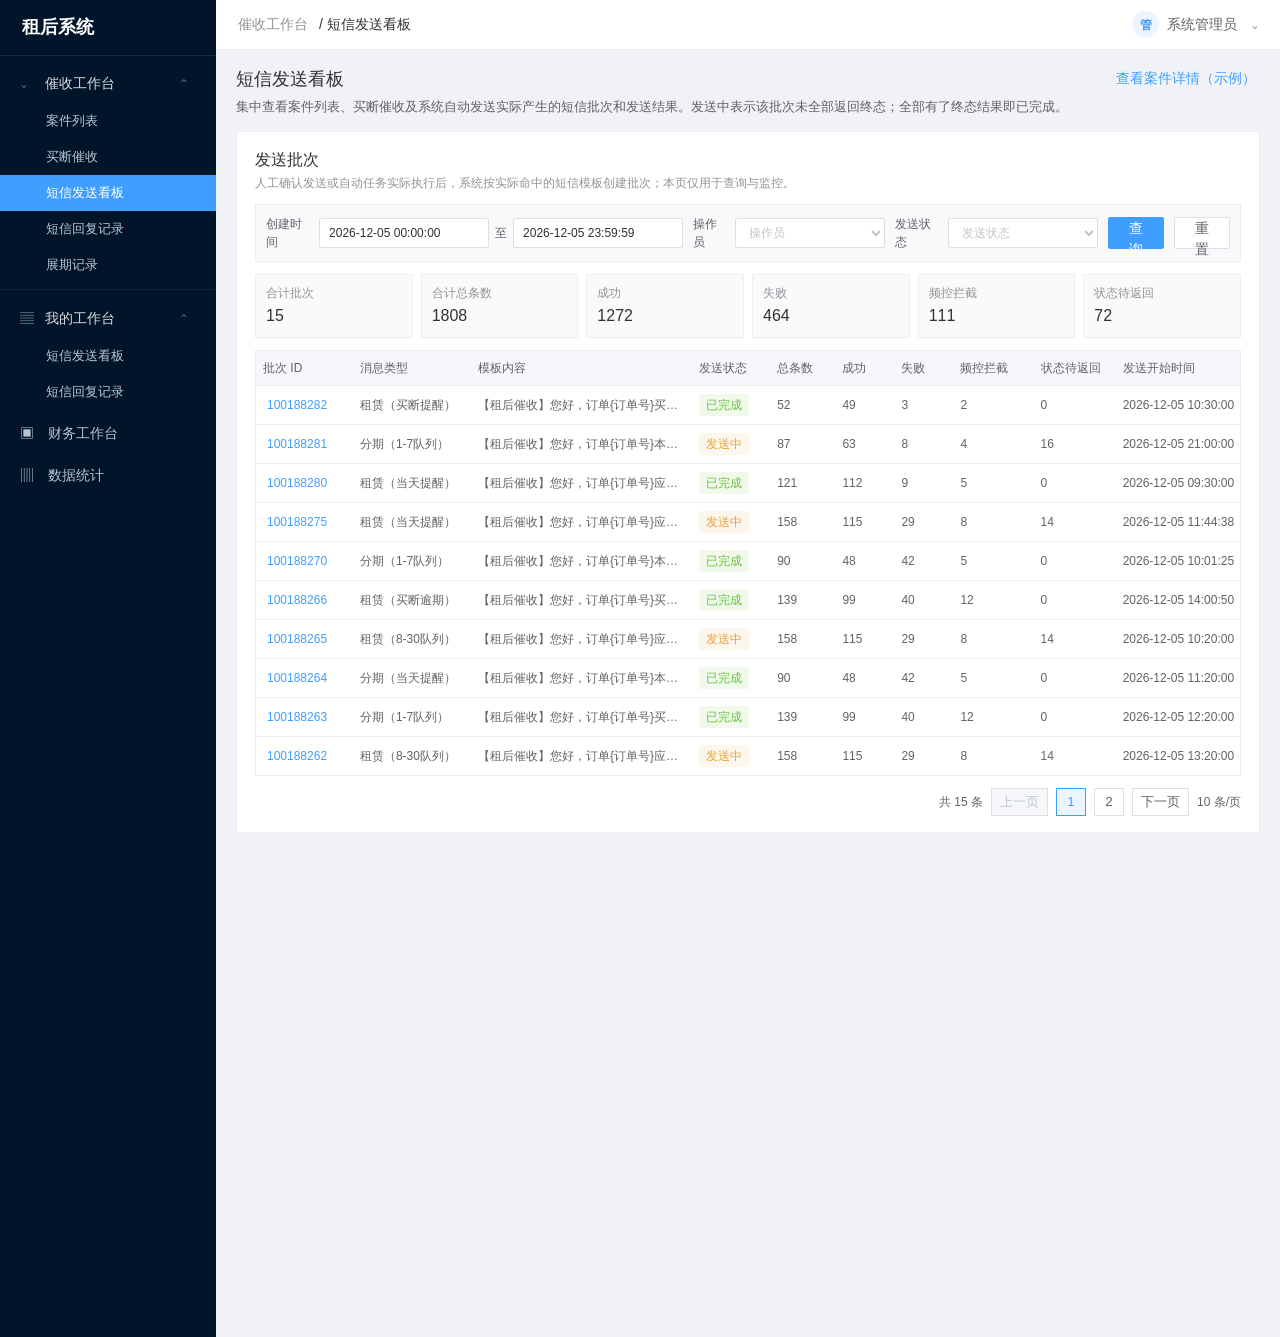
==== commit 12a0209e: "update collection sms dashboard prototype" ====
--- a/index.html
+++ b/index.html
@@ -7,9 +7,12 @@
   <style>
     :root{--nav:#001529;--blue:#409eff;--ink:#303133;--muted:#909399;--line:#ebeef5;--bg:#f0f2f5;--good:#67c23a;--warn:#e6a23c;--bad:#f56c6c}*{box-sizing:border-box}body{margin:0;min-width:1120px;background:var(--bg);color:var(--ink);font:14px/1.5 -apple-system,BlinkMacSystemFont,"Segoe UI","PingFang SC","Microsoft YaHei",sans-serif}.shell{display:flex;min-height:100vh}.sidebar{width:216px;background:var(--nav);color:#b9c4d0;flex:none}.brand{height:56px;padding:0 22px;display:flex;align-items:center;color:#fff;font-size:18px;font-weight:600;border-bottom:1px solid #ffffff17}.nav-group{padding:7px 0 2px}.nav-group+.nav-group{border-top:1px solid #ffffff12;margin-top:4px;padding-top:8px}.nav-parent,.nav-leaf,.nav-muted{display:flex;align-items:center;height:40px;padding:0 20px;gap:9px;white-space:nowrap}.nav-parent{color:#ffffffd9;font-weight:500}.nav-parent .nav-icon:last-child{margin-left:auto}.nav-leaf{padding-left:46px;height:36px;font-size:13px;cursor:pointer}.nav-leaf.current{background:var(--blue);color:#fff}.nav-muted{height:42px}.nav-icon{width:16px;color:#8ea1b4}.main{flex:1;min-width:0;overflow-x:auto}.topbar{height:50px;padding:0 22px;background:#fff;border-bottom:1px solid var(--line);display:flex;align-items:center;justify-content:space-between}.crumb{color:var(--muted)}.crumb b{margin-left:7px;color:var(--ink);font-weight:500}.user{display:flex;align-items:center;gap:8px;color:#606266}.avatar{display:grid;place-items:center;width:27px;height:27px;border-radius:50%;background:#ecf5ff;color:var(--blue);font-size:12px;font-weight:700}.content{max-width:none;padding:16px 20px 34px}.page-head{display:flex;justify-content:space-between;align-items:flex-start;margin-bottom:14px}.page-head h1{margin:0 0 4px;font-size:18px;font-weight:500}.page-head p{margin:0;color:#606266;font-size:13px}.actions{display:flex;gap:8px}.panel{margin-bottom:14px;padding:16px 18px;background:#fff;border:1px solid var(--line);border-radius:2px}.sync-panel{display:grid;grid-template-columns:auto 1fr auto;gap:14px;align-items:center}.sync-icon{display:grid;place-items:center;width:38px;height:38px;background:#ecf5ff;color:var(--blue);font-size:20px}.sync-copy b{display:block;font-weight:500}.sync-copy span,.hint{color:var(--muted);font-size:12px}.hint{margin-top:2px}.button{height:32px;padding:0 13px;border:1px solid #dcdfe6;border-radius:2px;background:#fff;color:#606266;font:inherit;cursor:pointer}.button.primary{border-color:var(--blue);background:var(--blue);color:#fff}.button.warn{border-color:#f3d19e;background:#fdf6ec;color:#e6a23c}.button:disabled{border-color:#e4e7ed;background:#f5f7fa;color:#c0c4cc;cursor:not-allowed}.title-row{display:flex;justify-content:space-between;align-items:center;margin-bottom:12px}.title-row h2,.records-title{margin:0;font-size:16px;font-weight:500}.table-wrap{overflow:auto}.table{width:100%;border-collapse:collapse;white-space:nowrap}.table th{padding:10px 12px;background:#f5f7fa;border-bottom:1px solid var(--line);text-align:left;color:#606266;font-size:13px;font-weight:500}.table td{padding:11px 12px;border-bottom:1px solid var(--line);color:#606266;vertical-align:middle}.table tr:last-child td{border-bottom:0}.sub{display:block;margin-top:2px;color:var(--muted);font-size:12px}.key{font-family:ui-monospace,SFMono-Regular,Menlo,monospace;color:#303133;font-size:12px}.tag{display:inline-flex;align-items:center;gap:4px;padding:2px 7px;border-radius:2px;font-size:12px;white-space:nowrap}.tag.green{background:#f0f9eb;color:var(--good)}.tag.blue{background:#ecf5ff;color:var(--blue)}.tag.gray{background:#f4f4f5;color:#909399}.tag.orange{background:#fdf6ec;color:var(--warn)}.tag.red{background:#fef0f0;color:var(--bad)}.dot{width:6px;height:6px;border-radius:50%;background:currentColor}.link{padding:2px 4px;border:0;background:none;color:var(--blue);font:inherit;cursor:pointer}.link.danger{color:var(--bad)}.records-note{margin:7px 0 12px;color:var(--muted);font-size:12px}.modal-backdrop{display:none;position:fixed;z-index:10;inset:0;align-items:center;justify-content:center;padding:24px;background:#00000073}.modal-backdrop.open{display:flex}.modal{width:min(860px,100%);max-height:92vh;overflow:auto;background:#fff;border-radius:2px;box-shadow:0 8px 28px #0004}.modal.wide{width:min(1040px,100%)}.modal-head{display:flex;align-items:center;justify-content:space-between;padding:15px 20px;border-bottom:1px solid var(--line)}.modal-head h2{margin:0;font-size:18px;font-weight:500}.close{width:30px;height:30px;border:0;border-radius:2px;background:#f4f4f5;color:#606266;font-size:19px;cursor:pointer}.modal-body{padding:17px 20px}.modal-foot{display:flex;justify-content:flex-end;gap:9px;padding:13px 20px;border-top:1px solid var(--line)}.form-grid{display:grid;grid-template-columns:1fr 1fr;gap:14px 16px}.field label{display:block;margin-bottom:6px;font-weight:500}.field label small{margin-left:4px;color:var(--muted);font-weight:400}.field.full{grid-column:1/-1}select,input,textarea{width:100%;height:34px;padding:0 9px;border:1px solid #dcdfe6;border-radius:2px;background:#fff;color:var(--ink);font:inherit}textarea{height:94px;padding:9px;resize:vertical}.radios{display:flex;align-items:center;gap:24px;height:34px}.radios label{display:inline-flex;align-items:center;gap:7px;margin:0;cursor:pointer;font-weight:400}.radios input[type=radio]{width:16px;height:16px;margin:0;padding:0;accent-color:var(--blue);flex:none}.preview,.summary-box{padding:12px;border:1px solid #d9ecff;background:#f5faff}.preview-head{display:flex;align-items:center;justify-content:space-between;gap:10px}.preview p{margin:8px 0;color:#606266}.preview dl{display:grid;grid-template-columns:90px 1fr;gap:4px;margin:0;font-size:13px}.preview dt{color:var(--muted)}.preview dd{margin:0}.helper,.constraint{margin-top:11px;padding:9px 10px;background:#f5f7fa;color:#606266;font-size:13px}.error{margin-top:11px;padding:9px 10px;background:#fef0f0;color:var(--bad);font-size:13px}.selection-strip{display:grid;grid-template-columns:repeat(3,1fr);gap:10px;margin:0 0 14px;padding:12px;background:#f5f7fa}.selection-strip span{display:block;color:var(--muted);font-size:12px}.selection-strip b{font-weight:500}.metric-grid{display:grid;grid-template-columns:repeat(4,1fr);gap:10px;margin-bottom:14px}.metric{padding:11px 12px;border:1px solid var(--line);background:#fff}.metric span{display:block;color:var(--muted);font-size:12px}.metric b{font-size:18px;font-weight:500}.metric .good-text{color:var(--good)}.upload-row{display:flex;gap:8px;align-items:center;margin-bottom:10px}.upload-row input[type=file]{height:32px;padding:4px}.file-note{font-size:12px;color:var(--muted)}.toast{position:fixed;z-index:20;top:64px;right:20px;padding:10px 14px;background:var(--good);color:#fff;box-shadow:0 4px 13px #0003;opacity:0;transform:translateY(-8px);pointer-events:none;transition:.2s}.toast.show{opacity:1;transform:translateY(0)}@media(max-width:900px){body{min-width:0}.sidebar{width:180px}.form-grid,.selection-strip,.metric-grid{grid-template-columns:1fr}.sync-panel{grid-template-columns:auto 1fr}.sync-panel .button{grid-column:1/-1;justify-self:start}.page-head{gap:12px;flex-direction:column}}
     .batch-layout{display:grid;grid-template-columns:calc(100vw - 256px) 286px;gap:32px;align-items:start;width:calc(100vw + 62px)}.batch-main{min-width:0}.batch-notes{padding:18px;background:#fff8e8;border:1px solid #eadfbd;border-radius:2px;color:#606266}.batch-notes h3{margin:0 0 14px;color:#5e5133;font-size:15px;font-weight:600}.batch-notes h5{margin:16px 0 5px;color:#6c5a31;font-size:12px;font-weight:600}.batch-notes p{margin:0;color:#685f4e;font-size:12px;line-height:1.75}.batch-table-wrap{overflow-x:auto;overflow-y:hidden;border:1px solid var(--line)}.batch-table{min-width:1180px;table-layout:fixed}.batch-table th,.batch-table td{padding:8px 7px}.batch-table th{font-size:12px}.batch-table td{font-size:12px}.batch-table .task-content{overflow:hidden;text-overflow:ellipsis}.filter-row{display:flex;gap:10px;align-items:center;margin-bottom:12px;padding:10px;background:#f8f9fb;border:1px solid var(--line)}.filter-row label{display:flex;align-items:center;gap:6px;color:#606266;font-size:12px}.filter-row input,.filter-row select{width:150px;height:30px}.filter-row .date{width:170px}.pagination{display:flex;align-items:center;justify-content:flex-end;gap:8px;margin-top:12px;color:#606266;font-size:12px}.pagination button{min-width:30px;height:28px;padding:0 8px;border:1px solid #dcdfe6;background:#fff;color:#606266;cursor:pointer}.pagination button.active{border-color:var(--blue);background:#ecf5ff;color:var(--blue)}.pagination button:disabled{color:#c0c4cc;background:#f5f7fa;cursor:not-allowed}.detail-summary{display:grid;grid-template-columns:1.15fr 1.15fr repeat(5,1fr);gap:10px;margin:0 0 14px}.detail-summary div{padding:11px 12px;border:1px solid var(--line);background:#fafafa}.detail-summary span{display:block;color:var(--muted);font-size:12px}.detail-summary b{font-size:16px;font-weight:500}.batch-filter-summary{display:grid;grid-template-columns:repeat(6,minmax(86px,1fr));gap:8px;margin:0 0 12px}.batch-filter-summary div{padding:9px 10px;border:1px solid var(--line);background:#fafafa}.batch-filter-summary span{display:block;color:var(--muted);font-size:12px}.batch-filter-summary b{display:block;margin-top:2px;color:#303133;font-size:16px;font-weight:500}@media(max-width:900px){.batch-layout{grid-template-columns:864px 286px;width:1182px}.batch-notes{position:static}.detail-summary{grid-template-columns:1fr 1fr}.batch-filter-summary{grid-template-columns:repeat(3,1fr)}}
-    .filter-row select.placeholder{color:#c0c4cc}.filter-row select option{color:#303133}.select-clear{position:relative;display:inline-flex;width:150px;flex:none}.filter-row .select-clear select{width:100%;padding-right:31px}.clear-select{position:absolute;right:22px;top:50%;z-index:1;width:17px;height:17px;margin:0;padding:0;transform:translateY(-50%);border:1px solid #c0c4cc;border-radius:50%;background:#fff;color:#909399;font:14px/14px Arial;line-height:14px;cursor:pointer}.clear-select:hover{border-color:#909399;color:#606266}.clear-select[hidden]{display:none}.eye-toggle{width:34px;padding:0;font-size:16px;color:#606266}.eye-toggle.active{color:#409eff;border-color:#409eff;background:#ecf5ff}.case-info{display:flex;align-items:center;justify-content:space-between;min-height:170px}.case-label{color:#909399;font-size:13px}.case-info h2{margin:10px 0 8px;font-size:28px;font-weight:500}.case-info h2 em{margin-left:8px;color:#909399;font-size:14px;font-style:normal;font-weight:400}.case-info p{margin:0;color:#606266}.today-contact-summary{display:flex;gap:12px}.today-contact-summary div{min-width:132px;padding:14px 18px;border:1px solid #f3d19e;background:#fffaf0;color:#a66b10}.today-contact-summary span{display:block;font-size:12px}.today-contact-summary b{display:block;margin-top:5px;font-size:22px;font-weight:600}#send-detail-view,#case-detail-view,#sms-reply-view{position:relative;width:calc(100vw + 62px);min-height:580px}#sms-reply-view{margin-left:20px}#send-detail-view>.page-head,#send-detail-view>.panel,#case-detail-view>.page-head,#case-detail-view>.panel,#sms-reply-view>.page-head,#sms-reply-view>.panel{width:calc(100vw - 256px)}.reply-filter{flex-wrap:wrap;align-items:center}.reply-filter label{flex:0 0 250px}.reply-filter label:first-child{flex:0 0 440px;white-space:nowrap;flex-wrap:nowrap}.reply-filter>button{flex:none}.reply-table{min-width:1050px}.right-notes{position:absolute;top:0;left:calc(100vw - 224px);width:286px;padding:18px;background:#fff8e8;border:1px solid #eadfbd;border-radius:2px;color:#685f4e}.right-notes h3{margin:0 0 14px;color:#5e5133;font-size:15px;font-weight:600}.right-notes section{margin-top:14px;padding:11px 12px;background:#fffdf7;border:1px solid #f0e5bf}.right-notes h5{margin:0 0 6px;color:#6c5a31;font-size:13px}.right-notes p{margin:0;font-size:12px;line-height:1.75}
+    .filter-row select.placeholder{color:#c0c4cc}.filter-row select option{color:#303133}.select-clear{position:relative;display:inline-flex;width:150px;flex:none}.filter-row .select-clear select{width:100%;padding-right:31px}.clear-select{position:absolute;right:22px;top:50%;z-index:1;width:17px;height:17px;margin:0;padding:0;transform:translateY(-50%);border:1px solid #c0c4cc;border-radius:50%;background:#fff;color:#909399;font:14px/14px Arial;line-height:14px;cursor:pointer}.clear-select:hover{border-color:#909399;color:#606266}.clear-select[hidden]{display:none}.eye-toggle{width:34px;padding:0;font-size:16px;color:#606266}.eye-toggle.active{color:#409eff;border-color:#409eff;background:#ecf5ff}.case-info{display:flex;align-items:center;justify-content:space-between;min-height:170px}.case-label{color:#909399;font-size:13px}.case-info h2{margin:10px 0 8px;font-size:28px;font-weight:500}.case-info h2 em{margin-left:8px;color:#909399;font-size:14px;font-style:normal;font-weight:400}.case-info p{margin:0;color:#606266}#send-detail-view,#case-detail-view,#sms-reply-view{position:relative;width:calc(100vw + 62px);min-height:580px}#sms-reply-view{margin-left:20px}#send-detail-view>.page-head,#send-detail-view>.panel,#case-detail-view>.page-head,#case-detail-view>.panel,#sms-reply-view>.page-head,#sms-reply-view>.panel{width:calc(100vw - 256px)}.reply-filter{flex-wrap:wrap;align-items:center}.reply-filter label{flex:0 0 250px}.reply-filter label:first-child{flex:0 0 440px;white-space:nowrap;flex-wrap:nowrap}.reply-filter>button{flex:none}.reply-table{min-width:1050px}.right-notes{position:absolute;top:0;left:calc(100vw - 224px);width:286px;padding:18px;background:#fff8e8;border:1px solid #eadfbd;border-radius:2px;color:#685f4e}.right-notes h3{margin:0 0 14px;color:#5e5133;font-size:15px;font-weight:600}.right-notes section{margin-top:14px;padding:11px 12px;background:#fffdf7;border:1px solid #f0e5bf}.right-notes h5{margin:0 0 6px;color:#6c5a31;font-size:13px}.right-notes p{margin:0;font-size:12px;line-height:1.75}
     #case-detail-view{width:100%;min-height:0;margin:0}#case-detail-view>.case-reference{width:100%}#case-detail-notes{display:none!important}.case-reference{background:#fff;border:1px solid var(--line);color:#606266}.case-detail-tabs{display:flex;align-items:stretch;height:48px;padding:0 18px;background:#f7f8fa;border-bottom:1px solid var(--line)}.case-detail-tabs span{display:flex;align-items:center;padding:0 22px;color:#909399;cursor:default}.case-detail-tabs .active{margin-top:0;background:#fff;color:var(--blue);font-weight:600;border-top:2px solid var(--blue)}.case-block{padding:0 18px}.case-block-title,.case-info-row{display:flex;align-items:center;justify-content:space-between;min-height:54px;border-bottom:1px solid var(--line);color:#303133;font-weight:600}.case-fold{color:#909399;font-size:16px}.case-subtitle{padding-top:15px;color:#303133;font-size:14px;font-weight:600}.case-basic-grid{display:grid;grid-template-columns:1.2fr .72fr .62fr;gap:28px;min-height:178px;padding:25px 0 20px}.case-name{margin-bottom:22px;color:#606266;font-size:13px}.case-name strong{margin-right:12px;color:#4c4c4c;font-size:29px;font-weight:500}.case-name em{font-style:normal;color:#409eff}.case-name small{margin-left:14px;color:#606266;font-size:13px}.case-quality{display:inline-flex;margin-left:18px;padding:2px 7px;border:1px solid #b3d8ff;border-radius:3px;color:#409eff;font-size:12px}.case-basic-copy p,.case-phone-block p{margin:0 0 15px;font-size:13px}.case-phone-block{padding-top:78px}.case-phone-block label{display:inline-block;min-width:55px;color:#606266}.case-phone-block .phone-link{color:#409eff}.case-phone-block .button{height:25px;margin-left:5px;vertical-align:middle}.case-risk-summary{padding-top:2px;color:#303133;font-size:17px;line-height:1.55}.case-risk-summary div{margin-bottom:1px}.case-risk-summary .today-counts{margin-top:22px;font-size:18px}.case-risk-summary .today-counts span{color:#303133}.case-risk-summary .today-counts b{font-weight:400}.case-info-row{min-height:54px}.case-table-title{display:flex;align-items:center;justify-content:space-between;padding:23px 0 9px;color:#303133;font-weight:600}.case-table-title .link{font-size:13px}.case-reference .table-wrap{border:1px solid #ebeef5}.case-reference .table th{padding:8px 10px;background:#fafafa;font-size:12px}.case-reference .table td{padding:8px 10px;font-size:12px}.case-empty{height:54px;text-align:center;color:#909399}.case-footer{display:flex;justify-content:center;gap:10px;padding:22px;border-top:1px solid var(--line);margin-top:24px}.case-footer .button{min-width:94px}
-    .case-risk-summary{align-self:center;min-width:352px;padding:14px 16px;border:1px solid #e4e7ed;background:#fbfcfe;color:#303133}.case-risk-head{display:flex;align-items:center;justify-content:space-between;margin-bottom:12px;font-size:14px;font-weight:600}.case-risk-head .tag{font-weight:400}.case-risk-grid{display:grid;grid-template-columns:repeat(3,1fr);border-top:1px solid #ebeef5;border-bottom:1px solid #ebeef5}.case-risk-grid>div{padding:10px 9px}.case-risk-grid>div+div{border-left:1px solid #ebeef5}.case-risk-grid span{display:block;color:#909399;font-size:12px}.case-risk-grid b{margin:2px 3px 0 0;font-size:20px;font-weight:600}.case-risk-grid em{color:#909399;font-size:12px;font-style:normal}.case-contact-grid{display:grid;grid-template-columns:1.4fr 1fr;gap:10px;padding-top:12px}.contact-item{min-width:0}.contact-item+ .contact-item{padding-left:12px;border-left:1px solid #ebeef5}.contact-item>span,.contact-item small{display:block;color:#909399;font-size:12px}.contact-item strong{display:block;margin:2px 0 3px;color:#303133;font-size:17px;font-weight:600}.contact-item strong em{margin-left:3px;color:#606266;font-size:12px;font-style:normal;font-weight:400}.contact-item small{white-space:nowrap}.case-risk-summary .today-counts{margin:0;font-size:inherit}
+    .case-basic-grid{grid-template-columns:1.2fr .72fr;min-height:150px;padding-bottom:14px}.case-risk-title{display:flex;align-items:center;justify-content:space-between;margin-top:3px;padding:15px 0 9px;border-top:1px solid var(--line)}.case-risk-title .tag{font-weight:400}.case-risk-touch-list th,.case-risk-touch-list td{text-align:left}.case-risk-touch-list td{height:64px;color:#303133}.case-risk-touch-list b{margin-right:3px;font-size:20px;font-weight:600}.case-risk-touch-list small{color:#909399;font-size:12px}.case-risk-touch-list em{display:block;margin-top:3px;color:#909399;font-size:12px;font-style:normal}.case-risk-touch-list .contact-value{color:#303133}.case-risk-touch-list .contact-value small{color:#606266}
+  </style>
+  <style>
+    #send-detail-view .message-content{max-width:320px;overflow:hidden;text-overflow:ellipsis;white-space:nowrap}
   </style>
 </head>
 <body>
@@ -29,15 +32,34 @@
               <div class="filter-row"><label>创建时间 <input id="batch-start-date" class="date" type="text" aria-label="开始时间"> 至 <input id="batch-end-date" class="date" type="text" aria-label="结束时间"></label><label>操作员 <select id="batch-creator-filter" class="placeholder" aria-label="操作员筛选" onchange="toggleFilterPlaceholder(this)"><option value="" selected disabled>操作员</option><option value="system">系统自动</option><option value="6001">系统管理员</option><option value="6003">陆小</option><option value="6005">陈静</option><option value="7001">李外勤</option></select></label><label>发送状态 <select id="batch-status-filter" class="placeholder" aria-label="发送状态筛选" onchange="toggleFilterPlaceholder(this)"><option value="" selected disabled>发送状态</option><option value="发送中">发送中</option><option value="已完成">已完成</option></select></label><button class="button primary" onclick="queryBatchRecords()">查询</button><button class="button" onclick="resetBatchFilters()">重置</button></div><div id="batch-filter-summary" class="batch-filter-summary"></div>
               <div class="batch-table-wrap"><table class="table batch-table"><colgroup class="batch-columns"><col style="width:92px"><col style="width:112px"><col style="width:210px"><col style="width:74px"><col style="width:62px"><col style="width:56px"><col style="width:56px"><col style="width:76px"><col style="width:78px"><col style="width:142px"><col style="width:58px"><col style="width:104px"></colgroup><thead><tr><th>批次 ID</th><th>消息类型</th><th>模板内容</th><th>发送状态</th><th>总条数</th><th>成功</th><th>失败</th><th>频控拦截</th><th>状态待返回</th><th>发送开始时间</th><th>操作员</th><th>操作</th></tr></thead><tbody id="batch-record-rows"></tbody></table></div><div id="batch-pagination" class="pagination"></div>
             </section>
-          </div><aside class="batch-notes"><h3>备注说明</h3><h5>权限与查询说明</h5><p>1. 默认查询时间为今天。<br>2. 操作员仅可查看本人创建的批次；管理角色可查看全部人工与系统自动批次，并按操作员筛选。<br>3. 系统自动批次的操作员固定展示“系统自动”，仅催收工作台管理角色可见。</p><h5>自动发送归批</h5><p>1. 自动任务每次实际执行时，按“自动任务 + 实际命中的短信模板 + 执行时间”生成批次。<br>2. 同一次任务命中多个模板时按模板分别生成批次；无符合条件订单时不生成空批次。<br>3. 自动发送与人工发送共用高优先级通道、频控拦截、回执和发送明细口径。<br>4. 现有示例：T-5/T-3/T-1 账单提醒（09:30）、T0 到期提醒（08:00）、T-20 买断提醒（10:30）、T0 晚班提醒（21:00）。</p><h5>发送状态口径</h5><p>1. 发送中：该批次已进入短信中心的明细未全部返回终态。<br>2. 已完成：已进入短信中心的明细全部有了终态结果；成功或失败均可完成。<br>3. 频控拦截在租后本地完成，未进入短信中心，不作为等待终态的条件。</p><h5>消息类型与模板</h5><p>1. 账单催收可选：当天提醒、1-7队列、8-30队列。<br>2. 买断催收可选：买断提醒、买断逾期；仅租赁业务展示。<br>3. 分期不展示买断类型；选择业务、发送类型和消息类型后，仅可选对应阶段已绑定的模板。</p><h5>列表区说明</h5><p>1. 批次由案件列表、买断催收等原有发送功能及系统自动任务实际发送后生成。<br>2. 消息类型按“租赁/分期（业务阶段）”展示，例如“租赁（当天提醒）”。<br>3. 频控拦截条数为提交时因客户当日短信频控而未进入发送的订单数。</p><h5>失败重发</h5><p>1. 仅对终态失败明细发起重发；成功、状态待返回及频控拦截不参与。<br>2. 重发沿用原短信内容并重新校验客户频控和通道可用性。<br>3. 原失败原因和重发操作记录保留，用于审计追溯。</p><h5>发送情况明细</h5><p>点击“查看明细”可按批次查看逐条发送结果；客户手机号仅展示脱敏信息。</p></aside></div>
+          </div><aside class="batch-notes"><h3>备注说明</h3><h5>权限与查询说明</h5><p>1. 默认查询时间为今天。<br>2. 操作员仅可查看本人创建的批次；管理角色可查看全部人工与系统自动批次，并按操作员筛选。<br>3. 系统自动批次的操作员固定展示“系统自动”，仅催收工作台管理角色可见。</p><h5>自动发送归批</h5><p>1. 自动任务每次实际执行时，按“自动任务 + 实际命中的短信模板 + 执行时间”生成批次。<br>2. 同一次任务命中多个模板时按模板分别生成批次；无符合条件订单时不生成空批次。<br>3. 自动发送与人工发送共用高优先级通道、短信中心频控、回执和发送明细口径。<br>4. 现有示例：T-5/T-3/T-1 账单提醒（09:30）、T0 到期提醒（08:00）、T-20 买断提醒（10:30）、T0 晚班提醒（21:00）。</p><h5>发送状态口径</h5><p>1. 发送中：该批次已进入短信中心的明细未全部返回终态。<br>2. 已完成：已进入短信中心的明细全部有了终态结果；成功或失败均可完成。<br>3. 频控拦截由短信中心统一执行并返回，属于终态结果，不作为等待终态的条件。</p><h5>消息类型与模板</h5><p>1. 账单催收可选：当天提醒、1-7队列、8-30队列。<br>2. 买断催收可选：买断提醒、买断逾期；仅租赁业务展示。<br>3. 分期不展示买断类型；选择业务、发送类型和消息类型后，仅可选对应阶段已绑定的模板。</p><h5>列表区说明</h5><p>1. 批次由案件列表、买断催收等原有发送功能及系统自动任务实际发送后生成。<br>2. 消息类型按“租赁/分期（业务阶段）”展示，例如“租赁（当天提醒）”。<br>3. 频控拦截条数为短信中心按统一频控规则返回的拦截订单数。</p><h5>失败重发</h5><p>1. 仅对终态失败明细发起重发；成功、状态待返回及频控拦截不参与。<br>2. 重发沿用原短信内容并重新校验案件归属、黑名单/禁发和通道可用性；频控由短信中心统一判断。<br>3. 原失败原因和重发操作记录保留，用于审计追溯。</p><h5>发送情况明细</h5><p>点击“查看明细”可按批次查看逐条发送结果；客户手机号仅展示脱敏信息。</p></aside></div>
         </section>
-        <section id="send-detail-view" aria-label="发送情况明细" hidden><div class="page-head"><div><h1>发送情况明细</h1><p id="detail-page-subtitle">查看指定短信批次下每条记录的发送结果。</p></div><div class="actions"><button id="sensitive-phone-toggle" class="button eye-toggle" onclick="togglePhoneVisibility()" aria-label="查看完整手机号" title="查看完整手机号">👁</button><button class="button" onclick="showPage('batch')">返回短信发送看板</button></div></div><section class="panel"><div id="send-detail-summary" class="detail-summary"></div><div class="filter-row"><label>发送结果 <select id="detail-status-filter" class="placeholder" onchange="toggleFilterPlaceholder(this);resetDetailPage()"><option value="" selected disabled>发送结果</option><option value="成功">成功</option><option value="失败">失败</option><option value="频控拦截">频控拦截</option><option value="状态待返回">状态待返回</option></select></label><label>手机号 <input id="detail-phone-filter" type="text" placeholder="请输入手机号"></label><label>客户姓名 <input id="detail-customer-filter" type="text" placeholder="请输入客户姓名"></label><button class="button primary" onclick="querySendDetails()">查询</button><button class="button" onclick="resetSendDetails()">重置</button></div><div class="table-wrap"><table class="table"><thead><tr><th>手机号</th><th>客户姓名</th><th>订单号</th><th>消息模板</th><th>发送结果</th><th>失败/拦截原因</th><th>发送时间</th><th>触达时间</th></tr></thead><tbody id="send-detail-rows"></tbody></table></div><div id="detail-pagination" class="pagination"></div></section></section>
-        <section id="case-detail-view" aria-label="案件详情" hidden><div id="case-detail-reference" class="case-reference"><div class="case-detail-tabs"><span class="active">作业详情</span><span>订单详情</span><span>催收记录</span><span>短信记录</span></div><section class="case-block"><div class="case-block-title"><span>客户信息</span><span class="case-fold">⌄</span></div><div class="case-subtitle">基本信息</div><div class="case-basic-grid"><div class="case-basic-copy"><div class="case-name"><strong>张仲仪</strong><em>（男）</em><small>33 岁　贵州省毕节市七星关区</small><span class="case-quality">非优质</span></div><p>企微客服（信审）　苏晴｜青年优品02</p><p>个微/企微（贷后）　--　✎</p></div><div class="case-phone-block"><p><label>手机号</label><span id="case-phone-value" class="phone-link">159****9890</span><button id="case-sensitive-phone-toggle" class="button eye-toggle" onclick="toggleCasePhoneVisibility()" aria-label="查看完整手机号" title="查看完整手机号">👁</button></p><p><label>目前使用手机号</label>--　✎</p></div><div class="case-risk-summary"><div>出域投诉：5条</div><div>投诉预警：3条</div><div>售后工单：2条</div><div id="today-contact-summary" class="today-counts"></div></div></div><div class="case-info-row"><span>收货地址</span><span class="case-fold">›</span></div><div class="case-table-title"><span>催记备注记录</span><button class="link">更新数据</button></div><div class="table-wrap"><table class="table"><thead><tr><th>备注环节</th><th>类型标签</th><th>备注内容</th><th>备注人</th><th>备注时间</th><th>操作</th></tr></thead><tbody><tr><td>逾期催收</td><td>///约定还款</td><td>又一点</td><td>王璐腾</td><td>2025-04-14 12:31:33</td><td><button class="link">取消置顶</button></td></tr><tr><td>当日催收</td><td>无/设置通话///</td><td>—</td><td>陆小勇</td><td>2026-08-28 09:29:02</td><td><button class="link danger">置顶</button></td></tr><tr><td>逾期催收</td><td>-设置通话///</td><td>—</td><td>王璐腾</td><td>2025-04-14 11:30:00</td><td><button class="link danger">置顶</button></td></tr></tbody></table></div><div class="case-table-title"><span>客户回复</span><span class="case-fold">⌄</span></div><div class="table-wrap"><table class="table"><thead><tr><th>序号</th><th>手机号</th><th>回复内容</th><th>回复时间</th></tr></thead><tbody><tr><td colspan="4" class="case-empty">暂无客户回复</td></tr></tbody></table></div></section><div class="case-footer"><button class="button" onclick="showPage('batch')">返回看板</button><button class="button primary">做催记</button><button class="button">下一个案件</button></div></div></section>
+        <section id="send-detail-view" aria-label="发送情况明细" hidden><div class="page-head"><div><h1>发送情况明细</h1><p id="detail-page-subtitle">查看指定短信批次下每条记录的发送结果。</p></div><div class="actions"><button id="sensitive-phone-toggle" class="button eye-toggle" onclick="togglePhoneVisibility()" aria-label="查看完整手机号" title="查看完整手机号">👁</button><button class="button" onclick="showPage('batch')">返回短信发送看板</button></div></div><section class="panel"><div id="send-detail-summary" class="detail-summary"></div><div class="filter-row"><label>发送结果 <select id="detail-status-filter" class="placeholder" onchange="toggleFilterPlaceholder(this);resetDetailPage()"><option value="" selected disabled>发送结果</option><option value="成功">成功</option><option value="失败">失败</option><option value="频控拦截">频控拦截</option><option value="状态待返回">状态待返回</option></select></label><label>手机号 <input id="detail-phone-filter" type="text" placeholder="请输入手机号"></label><label>客户姓名 <input id="detail-customer-filter" type="text" placeholder="请输入客户姓名"></label><button class="button primary" onclick="querySendDetails()">查询</button><button class="button" onclick="resetSendDetails()">重置</button></div><div class="table-wrap"><table class="table"><thead><tr><th>手机号</th><th>客户姓名</th><th>订单号</th><th>消息内容</th><th>发送结果</th><th>失败/拦截原因</th><th>发送时间</th><th>触达时间</th></tr></thead><tbody id="send-detail-rows"></tbody></table></div><div id="detail-pagination" class="pagination"></div></section></section>
+        <section id="case-detail-view" aria-label="案件详情" hidden>
+          <div id="case-detail-reference" class="case-reference">
+            <div class="case-detail-tabs"><span class="active">作业详情</span><span>订单详情</span><span>催收记录</span><span>短信记录</span></div>
+            <section class="case-block">
+              <div class="case-block-title"><span>客户信息</span><span class="case-fold">⌄</span></div>
+              <div class="case-subtitle">基本信息</div>
+              <div class="case-basic-grid"><div class="case-basic-copy"><div class="case-name"><strong>张仲仪</strong><em>（男）</em><small>33 岁　贵州省毕节市七星关区</small><span class="case-quality">非优质</span></div><p>企微客服（信审）　苏晴｜青年优品02</p><p>个微/企微（贷后）　--　✎</p></div><div class="case-phone-block"><p><label>手机号</label><span id="case-phone-value" class="phone-link">159****9890</span><button id="case-sensitive-phone-toggle" class="button eye-toggle" onclick="toggleCasePhoneVisibility()" aria-label="查看完整手机号" title="查看完整手机号">👁</button></p><p><label>目前使用手机号</label>--　✎</p></div></div>
+              <div class="case-subtitle case-risk-title">风险与触达</div>
+              <div class="table-wrap"><table class="table case-risk-touch-list"><thead><tr><th>出域投诉</th><th>投诉预警</th><th>售后工单</th><th>今日短信</th><th>今日成功外呼</th></tr></thead><tbody id="case-risk-touch-row"></tbody></table></div>
+              <div class="case-info-row"><span>收货地址</span><span class="case-fold">›</span></div>
+              <div class="case-table-title"><span>催记备注记录</span><button class="link">更新数据</button></div>
+              <div class="table-wrap"><table class="table"><thead><tr><th>备注环节</th><th>类型标签</th><th>备注内容</th><th>备注人</th><th>备注时间</th><th>操作</th></tr></thead><tbody><tr><td>逾期催收</td><td>///约定还款</td><td>又一点</td><td>王璐腾</td><td>2025-04-14 12:31:33</td><td><button class="link">取消置顶</button></td></tr><tr><td>当日催收</td><td>无/设置通话///</td><td>—</td><td>陆小勇</td><td>2026-08-28 09:29:02</td><td><button class="link danger">置顶</button></td></tr><tr><td>逾期催收</td><td>-设置通话///</td><td>—</td><td>王璐腾</td><td>2025-04-14 11:30:00</td><td><button class="link danger">置顶</button></td></tr></tbody></table></div>
+              <div class="case-table-title"><span>需催订单列表</span><button class="link">更新数据</button></div>
+              <div class="table-wrap"><table class="table case-order-table"><thead><tr><th>订单编号</th><th>订单状态</th><th>业务模式</th><th>当前期数</th><th>当前逾期天数</th><th>应还日期</th><th>应还金额</th><th>操作</th></tr></thead><tbody><tr><td><span class="key">25112915134385177252</span></td><td>还款中</td><td>租赁</td><td>9</td><td>0</td><td>2026-09-02</td><td>6,849.32</td><td><button id="case-order-sms-send" class="link" onclick="openCaseOrderSmsSend('25112915134385177252')">短信发送</button></td></tr><tr><td><span class="key">24120917050168884983</span></td><td>已结清</td><td>租赁</td><td>6</td><td>0</td><td>2025-06-13</td><td>982.63</td><td><button class="link" onclick="openCaseOrderSmsSend('24120917050168884983')">短信发送</button></td></tr></tbody></table></div>
+              <div class="case-table-title"><span>客户回复</span><span class="case-fold">⌄</span></div>
+              <div class="table-wrap"><table class="table"><thead><tr><th>序号</th><th>手机号</th><th>回复内容</th><th>回复时间</th></tr></thead><tbody><tr><td colspan="4" class="case-empty">暂无客户回复</td></tr></tbody></table></div>
+            </section>
+            <div class="case-footer"><button class="button" onclick="showPage('batch')">返回看板</button><button class="button primary">做催记</button><button class="button">下一个案件</button></div>
+          </div>
+        </section>
       </div>
-      <section id="sms-reply-view" aria-label="短信回复记录" hidden><div class="page-head"><div><h1>短信回复记录</h1><p>集中查看客户对催收短信的回复内容及原发送内容。</p></div><div class="actions"><button id="reply-sensitive-phone-toggle" class="button eye-toggle" onclick="toggleReplyPhoneVisibility()" aria-label="查看完整手机号" title="查看完整手机号">👁</button></div></div><section class="panel"><div class="filter-row reply-filter"><label>回复时间 <input id="reply-start-date" class="date" type="text" aria-label="回复开始时间"> 至 <input id="reply-end-date" class="date" type="text" aria-label="回复结束时间"></label><label>操作员 <select id="reply-creator-filter" class="placeholder" aria-label="操作员筛选" onchange="toggleFilterPlaceholder(this);resetSmsReplyPage()"><option value="" selected disabled>操作员</option><option value="system">系统自动</option><option value="6001">系统管理员</option><option value="6003">陆小</option><option value="6005">陈静</option><option value="7001">李外勤</option></select></label><label>手机号 <input id="reply-phone-filter" type="text" placeholder="请输入手机号"></label><label>客户姓名 <input id="reply-customer-filter" type="text" placeholder="请输入客户姓名"></label><label>回复内容 <input id="reply-content-filter" type="text" placeholder="请输入回复内容"></label><button class="button primary" onclick="querySmsReplies()">查询</button><button class="button" onclick="resetSmsReplies()">重置</button></div><div class="table-wrap"><table class="table reply-table"><thead><tr><th>回复时间</th><th>手机号</th><th>客户姓名</th><th>订单号</th><th>发送内容</th><th>回复内容</th></tr></thead><tbody id="sms-reply-rows"></tbody></table></div><div id="sms-reply-pagination" class="pagination"></div></section></section>
-      <aside id="sms-reply-notes" class="right-notes" hidden><h3>备注说明</h3><section><h5>回复归属规则</h5><p>1. 仅记录客户对已发送催收短信的有效回复。<br>2. 回复按手机号关联客户与订单，并记录对应的发送批次。<br>3. 无法匹配客户或订单的回复进入异常队列，由运营人工处理。</p></section><section><h5>隐私与展示</h5><p>手机号默认脱敏；完整手机号展示遵循敏感信息权限控制。回复内容仅用于催收跟进和审计，不得用于营销触达。</p></section><section><h5>筛选匹配规则</h5><p>手机号、客户姓名：精确匹配。<br>回复内容：模糊匹配。</p></section><section><h5>权限与查询</h5><p>1. 催收工作台可查看全部回复，并按操作员筛选。<br>2. 我的工作台仅查看本人发送批次关联的回复，操作员默认本人且不可变更。<br>3. 支持回复时间、手机号、客户姓名及回复内容组合筛选；列表按回复时间倒序展示。</p></section></aside>
-      <aside id="detail-notes" class="right-notes" hidden><h3>备注说明</h3><section><h5>权限与脱敏说明</h5><p>1. 手机号默认脱敏展示。<br>2. 仅拥有敏感信息权限的用户可点击页面右上角小眼睛查看完整手机号。<br>3. 查看权限由服务端按登录用户实时校验，前端仅控制展示。</p></section><section><h5>短信中心状态映射</h5><p>已送达 → 成功。<br>发送三方成功、发送中 → 状态待返回。<br>发送三方失败、未送达 → 失败。<br>频控拦截为租后本地状态，未提交短信中心。</p></section><section><h5>频控占位规则</h5><p>1. 仅当成功送达数 + 待回执占位数小于日上限时，才可提交短信中心。<br>2. 已送达将占位转为成功；终态失败释放占位；待回执持续占位。<br>3. 同一客户的多手机号、多订单及多次连续发送共享当天额度。</p></section><section><h5>明细筛选规则</h5><p>手机号、客户姓名：精确匹配。</p></section><section><h5>筛选与结果口径</h5><p>1. 发送结果按租后业务状态筛选：成功、失败、频控拦截、状态待返回。<br>2. 状态待返回表示未收到最终送达结果，不计入成功次数。<br>3. 明细中的原始短信中心状态用于审计追溯。</p></section><section><h5>追溯规则</h5><p>明细仅展示当前批次的逐条发送结果；失败重发不覆盖原始失败原因，便于全链路审计追溯。</p></section></aside>
-      <aside id="case-detail-notes" class="right-notes" hidden><h3>备注说明</h3><section><h5>今日触达统计规则</h5><p>1. 今日短信、今日外呼均按客户 ID 在自然日内累计。<br>2. 同一客户存在多个手机号时合并计数，避免绕过频控。<br>3. 统计数据用于催收人员判断当日触达余量。</p></section><section><h5>展示位置</h5><p>指标位于案件详情的“作业详情 → 客户信息 → 基本信息”区域，与客户手机号信息同屏展示。</p></section></aside>
+      <section id="sms-reply-view" aria-label="短信回复记录" hidden><div class="page-head"><div><h1>短信回复记录</h1><p>集中查看客户对催收短信的回复内容。</p></div><div class="actions"><button id="reply-sensitive-phone-toggle" class="button eye-toggle" onclick="toggleReplyPhoneVisibility()" aria-label="查看完整手机号" title="查看完整手机号">👁</button></div></div><section class="panel"><div class="filter-row reply-filter"><label>回复时间 <input id="reply-start-date" class="date" type="text" aria-label="回复开始时间"> 至 <input id="reply-end-date" class="date" type="text" aria-label="回复结束时间"></label><label>操作员 <select id="reply-creator-filter" class="placeholder" aria-label="操作员筛选" onchange="toggleFilterPlaceholder(this);resetSmsReplyPage()"><option value="" selected disabled>操作员</option><option value="system">系统自动</option><option value="6001">系统管理员</option><option value="6003">陆小</option><option value="6005">陈静</option><option value="7001">李外勤</option></select></label><label>手机号 <input id="reply-phone-filter" type="text" placeholder="请输入手机号"></label><label>客户姓名 <input id="reply-customer-filter" type="text" placeholder="请输入客户姓名"></label><button class="button primary" onclick="querySmsReplies()">查询</button><button class="button" onclick="resetSmsReplies()">重置</button></div><div class="table-wrap"><table class="table reply-table"><thead><tr><th>回复时间</th><th>手机号</th><th>客户姓名</th><th>回复内容</th></tr></thead><tbody id="sms-reply-rows"></tbody></table></div><div id="sms-reply-pagination" class="pagination"></div></section></section>
+      <aside id="sms-reply-notes" class="right-notes" hidden><h3>备注说明</h3><section><h5>回复归属规则</h5><p>1. 仅记录客户对已发送催收短信的有效回复。<br>2. 回复按手机号关联客户与订单，并记录对应的发送批次。<br>3. 无法匹配客户或订单的回复进入异常队列，由运营人工处理。</p></section><section><h5>隐私与展示</h5><p>手机号默认脱敏；完整手机号展示遵循敏感信息权限控制。客户姓名展示全名，不做截断或脱敏。回复内容仅用于催收跟进和审计，不得用于营销触达。</p></section><section><h5>筛选匹配规则</h5><p>手机号、客户姓名：精确匹配。<br>不提供回复内容查询条件。</p></section><section><h5>权限与查询</h5><p>1. 催收工作台可查看全部回复，并按操作员筛选。<br>2. 我的工作台仅查看本人发送批次关联的回复，操作员默认本人且不可变更。<br>3. 支持回复时间、手机号、客户姓名组合筛选；列表按回复时间倒序展示。</p></section></aside>
+      <aside id="detail-notes" class="right-notes" hidden><h3>备注说明</h3><section><h5>权限与脱敏说明</h5><p>1. 手机号默认脱敏展示。<br>2. 仅拥有敏感信息权限的用户可点击页面右上角小眼睛查看完整手机号。<br>3. 查看权限由服务端按登录用户实时校验，前端仅控制展示。</p></section><section><h5>短信中心状态映射</h5><p>已送达 → 成功。<br>发送三方成功、发送中 → 状态待返回。<br>发送三方失败、未送达 → 失败。<br>频控拦截 → 短信中心统一频控返回的终态结果。</p></section><section><h5>频控规则</h5><p>短信条数限制与频控判定由短信中心统一执行；催收系统不做短信额度、预占或本地频控拦截，仅展示短信中心返回的频控结果与原因。</p></section><section><h5>明细筛选规则</h5><p>手机号、客户姓名：精确匹配。</p></section><section><h5>筛选与结果口径</h5><p>1. 发送结果按租后业务状态筛选：成功、失败、频控拦截、状态待返回。<br>2. 状态待返回表示未收到最终送达结果。<br>3. 明细中的原始短信中心状态用于审计追溯。</p></section><section><h5>追溯规则</h5><p>明细仅展示当前批次的逐条发送结果；失败重发不覆盖原始失败原因，便于全链路审计追溯。</p></section></aside>
+      <aside id="case-detail-notes" class="right-notes" hidden><h3>备注说明</h3><section><h5>今日触达统计规则</h5><p>1. 今日短信、今日外呼均按客户 ID 在自然日内累计。<br>2. 同一客户存在多个手机号时合并计数。<br>3. 今日短信仅用于展示当日触达情况；短信条数限制由短信中心统一控制。</p></section><section><h5>详情页手工短信发送</h5><p>1. 在案件详情页手工点击“短信发送”并确认后，按当前订单和实际选择的模板立即创建 1 条短信批次。<br>2. 每个订单的每次手工确认发送均独立归批，批次来源记录为“案件详情页手工短信发送”。<br>3. 批次操作员为当前登录操作员；发送明细、回执、频控拦截和失败重发与案件列表发送口径一致。<br>4. 频控由短信中心统一判断，催收系统展示其返回的拦截结果与原因。</p></section><section><h5>展示位置</h5><p>基本信息下方新增“风险与触达”信息列表，展示风险指标、今日短信与今日成功外呼；沿用详情页表格样式，不再在基本信息右侧展示独立卡片。</p></section></aside>
     </main>
   </div>
 
@@ -49,8 +71,9 @@
 
   <div id="batch-upload-modal" class="modal-backdrop" role="dialog" aria-modal="true" aria-labelledby="batch-title"><div class="modal wide"><div class="modal-head"><h2 id="batch-title">新建发送批次</h2><button class="close" aria-label="关闭" onclick="closeModal('batch-upload-modal')">×</button></div><div class="modal-body"><div class="selection-strip"><div><span>批次状态</span><b id="batch-status">待上传</b></div><div><span>发送通道</span><b>催收高优先级</b></div><div><span>频控规则</span><b>客户 ID / 自然日</b></div></div><div class="form-grid"><div class="field full"><label for="batch-task-name">任务名称</label><input id="batch-task-name" maxlength="50" placeholder="请输入任务名称"></div><div class="field"><label>订单类型</label><select id="batch-order" onchange="refreshBatchTemplates()"></select></div><div class="field"><label>发送类型</label><select id="batch-send-type" onchange="refreshBatchTemplates()"></select></div><div class="field"><label>消息类型</label><select id="batch-message" onchange="refreshBatchTemplates()"></select></div><div class="field"><label>消息模板</label><select id="batch-template" onchange="renderBatchTemplateHint()"></select></div><div class="field full"><label>内容预览</label><div id="batch-content-preview" class="preview"></div></div><div class="field full"><label>导入号码及变量</label><div class="upload-row"><button class="button" onclick="downloadUploadTemplate()">下载模板</button><input id="batch-file" type="file" accept=".csv,text/csv" onchange="readBatchFile(event)"></div><div class="helper">1. 文件导入仅支持 xlsx 格式；原型中使用 CSV 演示同样列结构。2. 系统单次最大支持 3 万个号码导入。3. 切换短信模板会清除已导入文件，需重新导入。</div><div id="batch-template-hint" class="file-note"></div></div><div class="field full"><label>上传结果预览</label><div id="batch-preview" class="summary-box">请先选择模板并导入号码文件。</div></div><div class="field"><label>发送方式</label><div class="radios"><label><input type="radio" name="batch-send-mode" value="立即发送" checked onchange="setBatchSendMode('立即发送')">立即发送</label><label><input type="radio" name="batch-send-mode" value="定时发送" onchange="setBatchSendMode('定时发送')">定时发送</label></div></div><div class="field"><label for="batch-schedule">定时时间 <small>仅定时发送需要</small></label><input id="batch-schedule" type="datetime-local" disabled></div></div><div id="batch-error" class="error" hidden></div><div class="constraint">下载模板会自动追加所选模板的变量列。上传后校验手机号、模板变量、客户 ID 匹配及当日催收短信上限，仅可发送行会进入批次。</div></div><div class="modal-foot"><button class="button" onclick="closeModal('batch-upload-modal')">取消</button><button id="batch-submit" class="button primary" onclick="submitBatch()" disabled>确定</button></div></div></div>
 
-  <div id="frequency-config-modal" class="modal-backdrop" role="dialog" aria-modal="true" aria-labelledby="frequency-title"><div class="modal"><div class="modal-head"><h2 id="frequency-title">催收触达频控</h2><button class="close" aria-label="关闭" onclick="closeModal('frequency-config-modal')">×</button></div><div class="modal-body"><div class="form-grid"><div class="field"><label for="sms-limit">单客户当日短信成功送达上限</label><input id="sms-limit" type="number" min="1" max="20"></div><div class="field"><label for="call-limit">单客户当日成功外呼上限</label><input id="call-limit" type="number" min="1" max="20"></div><div class="field full"><label>当前客户示例</label><div id="frequency-preview" class="metric-grid"></div></div></div><div class="helper">频控使用客户 ID，不以手机号单独计数；同一客户多个手机号合并。短信仅在成功送达后计数，外呼仅在成功外呼后计数；发送中仅作临时预占，通道失败、未送达或超时后释放预占，通道内部自动重试不重复累计。</div></div><div class="modal-foot"><button class="button" onclick="closeModal('frequency-config-modal')">取消</button><button class="button primary" onclick="saveFrequencyConfig()">保存配置</button></div></div></div>
   <div id="toast" class="toast" role="status" aria-live="polite"></div>
+
+  <div id="case-order-sms-modal" class="modal-backdrop" role="dialog" aria-modal="true" aria-labelledby="case-order-sms-title"><div class="modal"><div class="modal-head"><h2 id="case-order-sms-title">案件详情-短信发送</h2><button class="close" aria-label="关闭" onclick="closeModal('case-order-sms-modal')">×</button></div><div class="modal-body"><div class="selection-strip"><div><span>订单编号</span><b id="case-order-sms-order-no"></b></div><div><span>发送来源</span><b>案件详情需催订单</b></div><div><span>发送通道</span><b>催收高优先级</b></div></div><div class="form-grid"><div class="field"><label for="case-order-sms-message">消息类型</label><select id="case-order-sms-message" onchange="refreshCaseOrderSmsTemplates()"></select></div><div class="field"><label for="case-order-sms-template">消息模板</label><select id="case-order-sms-template" onchange="renderCaseOrderSmsPreview()"></select></div><div class="field full"><label>模板预览与频控校验</label><div id="case-order-sms-preview" class="preview"></div></div></div><div id="case-order-sms-error" class="error" hidden></div><div class="constraint">确认发送后立即创建 1 条短信批次，并进入催收高优先级通道；批次、明细、回执与失败重发均按现有规则处理。</div></div><div class="modal-foot"><button class="button" onclick="closeModal('case-order-sms-modal')">取消</button><button id="case-order-sms-submit" class="button primary" onclick="submitCaseOrderSmsSend()">确认发送</button></div></div></div>
 
   <script>
     const infrastructureTemplates = [
@@ -80,9 +103,10 @@
       {id:9,orderType:'分期',sendType:'账单短信',messageType:'8-30队列',templateKey:'INSTALLMENT_QUEUE_8_30',enabled:true}
     ];
     const customers={'13800005201':{id:'CUST-1001',name:'陈*',sms:2,smsPending:0,calls:1,callsPending:0},'13900003610':{id:'CUST-1002',name:'王*',sms:3,smsPending:0,calls:0,callsPending:0},'18600007782':{id:'CUST-1003',name:'刘*',sms:0,smsPending:0,calls:2,callsPending:0}};
-    const frequencyConfig={smsDailyLimit:3,callDailyLimit:3};
+    const frequencyConfig={callDailyLimit:3};
     const bindingState={orderType:'租赁',sendType:'账单短信',messageType:'当天提醒',templateKey:'RENT_BILL_REMINDER'};
     const manualState={orderType:'租赁',sendType:'账单短信',messageType:'当天提醒',templateKey:''};
+    const caseOrderSmsState={orderNo:'',customerId:'CUST-1001',messageType:'当天提醒',templateKey:'RENT_BILL_REMINDER'};
     const batchState={orderType:'租赁',sendType:'账单短信',messageType:'当天提醒',templateKey:'',rows:[],sendMode:'立即发送'};
     const workspaceContexts={management:{title:'催收工作台',viewer:{id:'6001',name:'系统管理员',role:'管理员',sensitivePhonePermission:true}},personal:{title:'我的工作台',viewer:{id:'6005',name:'陈静',role:'内部操作员',sensitivePhonePermission:false}}};
     let activeWorkspace='management';
@@ -106,7 +130,7 @@
       100188275:[
         {phone:'138****5201',fullPhone:'13800005201',customerName:'陈女士',orderNo:'26072810130263302589',messageContent:'【租后催收】您好，订单{订单号}应还...',status:'已送达',reason:'—',sentAt:'2026-08-27 11:44:39',contactAt:'2026-08-27 11:44:41'},
         {phone:'138****8832',fullPhone:'13800008832',customerName:'王先生',orderNo:'26072810130263302590',messageContent:'【租后催收】您好，订单{订单号}应还...',status:'发送三方失败',reason:'运营商返回失败',sentAt:'2026-08-27 11:44:42'},
-        {phone:'139****1026',fullPhone:'13900001026',customerName:'刘女士',orderNo:'26072810130263302591',messageContent:'【租后催收】您好，订单{订单号}应还...',status:'频控拦截',reason:'客户当日短信已达上限',sentAt:'2026-08-27 11:44:38'}
+        {phone:'139****1026',fullPhone:'13900001026',customerName:'刘女士',orderNo:'26072810130263302591',messageContent:'【租后催收】您好，订单{订单号}应还...',status:'频控拦截',reason:'短信中心频控规则拦截',sentAt:'2026-08-27 11:44:38'}
       ],
       100188270:[
         {phone:'137****4420',fullPhone:'13700004420',customerName:'赵先生',orderNo:'26072810130263302592',messageContent:'【租后催收】您好，订单{订单号}应还...',status:'已送达',reason:'—',sentAt:'2026-08-27 10:01:27',contactAt:'2026-08-27 10:01:29'},
@@ -148,11 +172,6 @@
     function findBoundTemplates(orderType,sendType,messageType){return bindings.filter(b=>b.enabled&&b.orderType===orderType&&b.sendType===sendType&&b.messageType===messageType&&templateIsAvailable(b.templateKey)).map(b=>getTemplate(b.templateKey))}
     function unboundTemplatesForContext(orderType,sendType,messageType,editingId){const boundKeys=new Set(bindings.filter(b=>b.id!==editingId&&b.enabled&&b.orderType===orderType&&b.sendType===sendType&&b.messageType===messageType).map(b=>b.templateKey));const required=requiredVariables(sendType);return eligibleTemplates().filter(template=>!boundKeys.has(template.templateKey)&&required.every(variable=>template.variables.includes(variable)))}
     function lookupCustomerId(phone){return customers[String(phone||'').trim()]?.id||''}
-    function canSendToCustomer(customerId){const customer=Object.values(customers).find(item=>item.id===customerId);return Boolean(customer&&customer.sms+(customer.smsPending||0)<frequencyConfig.smsDailyLimit)}
-    function smsFrequencyInterceptReason(customerId){const customer=customerById(customerId);if(!customer)return '客户信息不存在';return customer.sms>=frequencyConfig.smsDailyLimit?'客户当日短信成功送达已达上限':'客户当日短信名额已被成功送达及待回执记录占用'}
-    function reserveSmsFrequency(customerId){if(!canSendToCustomer(customerId))return false;customerById(customerId).smsPending=(customerById(customerId).smsPending||0)+1;return true}
-    function recordSuccessfulSmsDelivery(detail){const customer=customerById(detail.customerId);if(!customer||detail.status!=='已送达'||detail.deliveryCounted)return false;if(detail.frequencyReserved&&customer.smsPending>0)customer.smsPending-=1;customer.sms+=1;detail.deliveryCounted=true;return true}
-    function releaseSmsFrequency(detail){const customer=customerById(detail.customerId);if(!customer||!detail.frequencyReserved||detail.deliveryCounted)return;customer.smsPending=Math.max(0,(customer.smsPending||0)-1);detail.frequencyReserved=false}
     function formatNow(){const d=new Date();return d.getFullYear()+'-'+String(d.getMonth()+1).padStart(2,'0')+'-'+String(d.getDate()).padStart(2,'0')+' '+String(d.getHours()).padStart(2,'0')+':'+String(d.getMinutes()).padStart(2,'0')+':'+String(d.getSeconds()).padStart(2,'0')}
     function showToast(message){const el=document.getElementById('toast');el.textContent='✓ '+message;el.classList.add('show');clearTimeout(showToast.timer);showToast.timer=setTimeout(()=>el.classList.remove('show'),2500)}
     function optionMarkup(values,current){return values.map(value=>`<option value="${value}" ${value===current?'selected':''}>${value}</option>`).join('')}
@@ -170,8 +189,12 @@
     function openManualSend(){configureSelects('manual',manualState);refreshManualTemplates();document.getElementById('manual-send-modal').classList.add('open')}
     function refreshManualTemplates(){manualState.orderType=document.getElementById('manual-order').value||manualState.orderType;manualState.sendType=document.getElementById('manual-send-type').value||manualState.sendType;manualState.messageType=document.getElementById('manual-message').value||manualState.messageType;configureSelects('manual',manualState);const matches=findBoundTemplates(manualState.orderType,manualState.sendType,manualState.messageType);const select=document.getElementById('manual-template');select.innerHTML=matches.length?matches.map(t=>`<option value="${t.templateKey}">${t.templateKey} · ${t.name}</option>`).join(''):'<option value="">当前组合未绑定模板</option>';select.disabled=!matches.length;manualState.templateKey=matches.some(t=>t.templateKey===manualState.templateKey)?manualState.templateKey:(matches[0]?.templateKey||'');select.value=manualState.templateKey;renderManualPreview()}
     function customerById(id){return Object.values(customers).find(item=>item.id===id)}
-    function renderManualPreview(){const template=getTemplate(document.getElementById('manual-template').value);manualState.templateKey=template?.templateKey||'';const chosen=['CUST-1001','CUST-1003'].map(customerById);const blocked=chosen.filter(c=>!canSendToCustomer(c.id));document.getElementById('manual-preview').innerHTML=template?`<div class="preview-head"><b class="key">${template.templateKey}</b><span class="tag blue">高优先级</span></div><p>${template.content}</p><dl>${chosen.map(c=>`<dt>${c.name} / ${c.id}</dt><dd>今日短信成功送达 ${c.sms} 次，待回执 ${c.smsPending||0} 次，可发送 ${Math.max(0,frequencyConfig.smsDailyLimit-c.sms-(c.smsPending||0))} 次；今日成功外呼 ${c.calls} 次，剩余 ${Math.max(0,frequencyConfig.callDailyLimit-c.calls-(c.callsPending||0))} 次</dd>`).join('')}</dl>`:'<b>当前消息类型未配置消息模板</b>';document.getElementById('manual-submit').disabled=!template||blocked.length>0;const error=document.getElementById('manual-error');error.hidden=blocked.length===0;if(blocked.length)error.textContent='有 '+blocked.length+' 名客户'+smsFrequencyInterceptReason(blocked[0].id)+'，无法提交。'}
-    function submitManualSend(){const template=getTemplate(manualState.templateKey);const customerIds=['CUST-1001','CUST-1003'],blockedCustomerId=customerIds.find(id=>!canSendToCustomer(id));if(!template||blockedCustomerId){showToast(template?'提交失败：'+smsFrequencyInterceptReason(blockedCustomerId):'提交失败：模板不可用');return}const now=formatNow(),id=100188300+batchRecords.length;customerIds.forEach(reserveSmsFrequency);batchRecords.unshift({id,source:'案件列表批量发送',name:'案件列表短信发送-'+now.slice(5,10),content:template.content,status:'已完成',sendMode:'立即发送',total:customerIds.length,success:customerIds.length,failed:0,frequencyIntercepted:0,pending:0,startAt:now,createdAt:now,creatorId:currentViewer.id,creator:'6001(管理员)'});batchSendDetails[id]=customerIds.map((customerId,index)=>({phone:index?'139****1026':'138****5201',customerId,orderNo:index?'LEASE-20260827012':'LEASE-20260827001',templateKey:template.templateKey,status:'已送达',reason:'—',sentAt:now,frequencyReserved:true,deliveryCounted:false}));batchSendDetails[id].forEach(recordSuccessfulSmsDelivery);activeBatchId=id;renderBatchRecords();renderSendDetails();closeModal('manual-send-modal');showToast('短信成功送达后已计入当日次数，已自动生成短信发送批次（本地模拟）')}
+    function renderManualPreview(){const template=getTemplate(document.getElementById('manual-template').value);manualState.templateKey=template?.templateKey||'';const chosen=['CUST-1001','CUST-1003'].map(customerById);document.getElementById('manual-preview').innerHTML=template?`<div class="preview-head"><b class="key">${template.templateKey}</b><span class="tag blue">高优先级</span></div><p>${template.content}</p><dl>${chosen.map(c=>`<dt>${c.name} / ${c.id}</dt><dd>今日短信触达 ${c.sms} 条；今日成功外呼 ${c.calls} 次，剩余 ${Math.max(0,frequencyConfig.callDailyLimit-c.calls-(c.callsPending||0))} 次</dd>`).join('')}</dl>`:'<b>当前消息类型未配置消息模板</b>';document.getElementById('manual-submit').disabled=!template;document.getElementById('manual-error').hidden=true}
+    function submitManualSend(){const template=getTemplate(manualState.templateKey);const customerIds=['CUST-1001','CUST-1003'];if(!template){showToast('提交失败：模板不可用');return}const now=formatNow(),id=100188300+batchRecords.length;batchRecords.unshift({id,source:'案件列表批量发送',name:'案件列表短信发送-'+now.slice(5,10),content:template.content,status:'发送中',sendMode:'立即发送',total:customerIds.length,success:0,failed:0,frequencyIntercepted:0,pending:customerIds.length,startAt:now,createdAt:now,creatorId:currentViewer.id,creator:'6001(管理员)'});batchSendDetails[id]=customerIds.map((customerId,index)=>({phone:index?'139****1026':'138****5201',customerId,orderNo:index?'LEASE-20260827012':'LEASE-20260827001',templateKey:template.templateKey,status:'发送中',reason:'等待短信中心受理',sentAt:now}));activeBatchId=id;renderBatchRecords();renderSendDetails();closeModal('manual-send-modal');showToast('短信已提交至短信中心，已自动生成短信发送批次（本地模拟）')}
+    function openCaseOrderSmsSend(orderNo){caseOrderSmsState.orderNo=orderNo;caseOrderSmsState.messageType='当天提醒';caseOrderSmsState.templateKey='RENT_BILL_REMINDER';document.getElementById('case-order-sms-order-no').textContent=orderNo;document.getElementById('case-order-sms-error').hidden=true;refreshCaseOrderSmsTemplates();document.getElementById('case-order-sms-modal').classList.add('open')}
+    function refreshCaseOrderSmsTemplates(){const messageSelect=document.getElementById('case-order-sms-message');messageSelect.innerHTML=optionMarkup(['当天提醒','1-7队列','8-30队列'],caseOrderSmsState.messageType);caseOrderSmsState.messageType=messageSelect.value||caseOrderSmsState.messageType;const matches=findBoundTemplates('租赁','账单短信',caseOrderSmsState.messageType),templateSelect=document.getElementById('case-order-sms-template');templateSelect.innerHTML=matches.length?matches.map(template=>`<option value="${template.templateKey}">${template.templateKey} · ${template.name}</option>`).join(''):'<option value="">当前消息类型无可用模板</option>';templateSelect.disabled=!matches.length;caseOrderSmsState.templateKey=matches.some(template=>template.templateKey===caseOrderSmsState.templateKey)?caseOrderSmsState.templateKey:(matches[0]?.templateKey||'');templateSelect.value=caseOrderSmsState.templateKey;renderCaseOrderSmsPreview()}
+    function renderCaseOrderSmsPreview(){const template=getTemplate(document.getElementById('case-order-sms-template').value),customer=customerById(caseOrderSmsState.customerId),preview=document.getElementById('case-order-sms-preview'),submit=document.getElementById('case-order-sms-submit'),error=document.getElementById('case-order-sms-error');caseOrderSmsState.templateKey=template?.templateKey||'';preview.innerHTML=template?`<div class="preview-head"><b class="key">${template.templateKey}</b><span class="tag blue">高优先级</span></div><p>${template.content}</p><dl><dt>${customer.name} / ${caseOrderSmsState.orderNo}</dt><dd>今日短信触达 ${customer.sms} 条；发送后由短信中心统一判断频控结果。</dd></dl>`:'<b>当前消息类型无可用模板</b>';submit.disabled=!template;error.hidden=true}
+    function submitCaseOrderSmsSend(){const template=getTemplate(caseOrderSmsState.templateKey);if(!template){showToast('提交失败：模板不可用');return}const now=formatNow(),id=Math.max(...batchRecords.map(record=>record.id))+1;batchRecords.unshift({id,source:'案件详情页手工短信发送',messageType:`租赁（${caseOrderSmsState.messageType}）`,content:template.content,status:'发送中',sendMode:'立即发送',total:1,success:0,failed:0,frequencyIntercepted:0,pending:1,startAt:now,createdAt:now,creatorId:currentViewer.id,creator:currentViewer.name});batchSendDetails[id]=[{phone:caseDetailCustomer.phone,fullPhone:caseDetailCustomer.fullPhone,customerName:'张仲仪',customerId:caseOrderSmsState.customerId,orderNo:caseOrderSmsState.orderNo,messageContent:template.content,status:'发送中',reason:'等待短信中心受理',sentAt:now}];activeBatchId=id;closeModal('case-order-sms-modal');renderCaseDetail();renderBatchRecords();showToast('短信已提交，已自动生成短信发送批次（本地模拟）')}
     function todayRange(){const now=new Date(),pad=value=>String(value).padStart(2,'0'),day=`${now.getFullYear()}-${pad(now.getMonth()+1)}-${pad(now.getDate())}`;return {start:day+' 00:00:00',end:day+' 23:59:59'}}
     function applyTodayBatchRange(){const range=todayRange();document.getElementById('batch-start-date').value=range.start;document.getElementById('batch-end-date').value=range.end}
     function applyTodayReplyRange(){const range=todayRange();document.getElementById('reply-start-date').value=range.start;document.getElementById('reply-end-date').value=range.end}
@@ -181,23 +204,24 @@
     function openWorkspacePage(scope,page){activeWorkspace=scope;currentViewer={...workspaceContexts[scope].viewer};document.getElementById('viewer-name').innerHTML=`<div class="avatar">${currentViewer.name.slice(0,1)}</div>${currentViewer.name}（${currentViewer.role}）　⌄`;batchPage=1;detailPage=1;smsReplyPage=1;showFullPhones=false;showFullReplyPhones=false;showFullCasePhones=false;applyTodayBatchRange();applyTodayReplyRange();document.getElementById('batch-creator-filter').value='';document.getElementById('batch-status-filter').value='';document.getElementById('reply-creator-filter').value='';toggleFilterPlaceholder(document.getElementById('batch-creator-filter'));toggleFilterPlaceholder(document.getElementById('batch-status-filter'));toggleFilterPlaceholder(document.getElementById('reply-creator-filter'));showPage(page)}
     function showPage(page){const isDetail=page==='detail',isCase=page==='case',isReply=page==='reply',workspaceTitle=workspaceContexts[activeWorkspace].title;document.getElementById('batch-send-view').hidden=isDetail||isCase||isReply;document.getElementById('send-detail-view').hidden=!isDetail;document.getElementById('case-detail-view').hidden=!isCase;document.getElementById('sms-reply-view').hidden=!isReply;document.getElementById('detail-notes').hidden=!isDetail;document.getElementById('case-detail-notes').hidden=!isCase;document.getElementById('sms-reply-notes').hidden=!isReply;updateWorkspaceNavigation(page);document.getElementById('case-nav').classList.toggle('current',isCase);document.getElementById('breadcrumb').innerHTML=isDetail?`${workspaceTitle} <b>/ 短信发送看板 / 发送情况明细</b>`:isCase?'催收工作台 <b>/ 案件列表 / 案件详情</b>':isReply?`${workspaceTitle} <b>/ 短信回复记录</b>`:`${workspaceTitle} <b>/ 短信发送看板</b>`;if(isDetail)renderSendDetails();else if(isCase)renderCaseDetail();else if(isReply)renderSmsReplies();else renderBatchRecords()}
     function showCaseDetail(){openWorkspacePage('management','case')}
-    function renderCaseDetail(){const eye=document.getElementById('case-sensitive-phone-toggle');eye.hidden=!currentViewer.sensitivePhonePermission;eye.classList.toggle('active',showFullCasePhones);eye.title=showFullCasePhones?'隐藏完整手机号':'查看完整手机号';document.getElementById('case-phone-value').textContent=showFullCasePhones&&currentViewer.sensitivePhonePermission?caseDetailCustomer.fullPhone:caseDetailCustomer.phone;const remaining=Math.max(0,caseDetailCustomer.todaySmsLimit-caseDetailCustomer.todaySms-caseDetailCustomer.todaySmsPending),riskSummary=document.querySelector('.case-risk-summary');riskSummary.innerHTML=`<div class="case-risk-head"><span>风险与触达</span><span class="tag orange">重点关注</span></div><div class="case-risk-grid"><div><span>出域投诉</span><b>5</b><em>条</em></div><div><span>投诉预警</span><b>3</b><em>条</em></div><div><span>售后工单</span><b>2</b><em>条</em></div></div><div id="today-contact-summary" class="case-contact-grid"></div>`;document.getElementById('today-contact-summary').innerHTML=`<div class="contact-item"><span>今日短信</span><strong>${caseDetailCustomer.todaySms}<em>成功送达</em></strong><small>今日短信待回执：${caseDetailCustomer.todaySmsPending}｜可发送 ${remaining}/${caseDetailCustomer.todaySmsLimit}</small></div><div class="contact-item"><span>今日成功外呼</span><strong>${caseDetailCustomer.todayCalls}<em>次</em></strong><small>按客户自然日累计</small></div>`}
+    function renderCaseDetail(){const eye=document.getElementById('case-sensitive-phone-toggle');eye.hidden=!currentViewer.sensitivePhonePermission;eye.classList.toggle('active',showFullCasePhones);eye.title=showFullCasePhones?'隐藏完整手机号':'查看完整手机号';document.getElementById('case-phone-value').textContent=showFullCasePhones&&currentViewer.sensitivePhonePermission?caseDetailCustomer.fullPhone:caseDetailCustomer.phone;const remaining=Math.max(0,caseDetailCustomer.todaySmsLimit-caseDetailCustomer.todaySms-caseDetailCustomer.todaySmsPending);document.getElementById('case-risk-touch-row').innerHTML=`<tr><td><b>5</b><small>条</small></td><td><b>3</b><small>条</small></td><td><b>2</b><small>条</small></td><td class="contact-value"><b>${caseDetailCustomer.todaySms}</b><small>条 · 成功送达</small><em>今日短信待回执 ${caseDetailCustomer.todaySmsPending}｜可发送 ${remaining}/${caseDetailCustomer.todaySmsLimit}</em></td><td class="contact-value"><b>${caseDetailCustomer.todayCalls}</b><small>次</small><em>按客户自然日累计</em></td></tr>`}
     function toggleCasePhoneVisibility(){if(!currentViewer.sensitivePhonePermission){showToast('暂无查看完整手机号权限');return}showFullCasePhones=!showFullCasePhones;renderCaseDetail()}
     function renderPagination(targetId,total,currentPage,onChange){const pages=Math.max(1,Math.ceil(total/pageSize)),page=Math.min(currentPage,pages),target=document.getElementById(targetId);target.innerHTML=`<span>共 ${total} 条</span><button ${page===1?'disabled':''} onclick="${onChange}(${page-1})">上一页</button>${Array.from({length:pages},(_,index)=>`<button class="${page===index+1?'active':''}" onclick="${onChange}(${index+1})">${index+1}</button>`).join('')}<button ${page===pages?'disabled':''} onclick="${onChange}(${page+1})">下一页</button><span>10 条/页</span>`;return page}
-    function renderBatchRecords(){const range=todayRange();const start=document.getElementById('batch-start-date')?.value||range.start;const end=document.getElementById('batch-end-date')?.value||range.end;const creatorId=document.getElementById('batch-creator-filter')?.value||'';const status=document.getElementById('batch-status-filter')?.value||'';const manager=workspaceIsManagement()&&currentViewer.role==='管理员';const rows=batchRecords.filter(r=>canViewRecord(r)&&(!creatorId||r.creatorId===creatorId)&&(!status||r.status===status)&&r.createdAt>=start&&r.createdAt<=end&&(batchFilter==='all'||(batchFilter==='processing'&&r.status==='发送中')||(batchFilter==='done'&&r.status==='已完成')));const creatorSelect=document.getElementById('batch-creator-filter');if(creatorSelect){creatorSelect.disabled=!manager;if(!manager){creatorSelect.value=currentViewer.id;creatorSelect.classList.remove('placeholder')}}const totals=rows.reduce((summary,row)=>({batches:summary.batches+1,total:summary.total+row.total,success:summary.success+row.success,failed:summary.failed+row.failed,frequencyIntercepted:summary.frequencyIntercepted+(row.frequencyIntercepted||0),pending:summary.pending+row.pending}),{batches:0,total:0,success:0,failed:0,frequencyIntercepted:0,pending:0});document.getElementById('batch-filter-summary').innerHTML=`<div><span>合计批次</span><b>${totals.batches}</b></div><div><span>合计总条数</span><b>${totals.total}</b></div><div><span>成功</span><b>${totals.success}</b></div><div><span>失败</span><b>${totals.failed}</b></div><div><span>频控拦截</span><b>${totals.frequencyIntercepted}</b></div><div><span>状态待返回</span><b>${totals.pending}</b></div>`;batchPage=renderPagination('batch-pagination',rows.length,batchPage,'goBatchPage');const pageRows=rows.slice((batchPage-1)*pageSize,batchPage*pageSize);document.getElementById('batch-record-rows').innerHTML=pageRows.map(r=>`<tr><td><button class="link key" onclick="viewSendDetails(${r.id})">${r.id}</button></td><td>${r.messageType}</td><td class="task-content" title="${r.content}">${r.content.length>24?r.content.slice(0,24)+'...':r.content}</td><td>${r.status==='已完成'?'<span class="tag green">已完成</span>':'<span class="tag orange">发送中</span>'}</td><td>${r.total}</td><td>${r.success}</td><td>${r.failed}</td><td>${r.frequencyIntercepted||0}</td><td>${r.pending}</td><td>${r.startAt}</td><td>${r.creator}</td><td><button class="link" onclick="viewSendDetails(${r.id})">查看明细</button>${r.failed>0?'　<button class="link danger" onclick="resendFailedBatch('+r.id+')">失败重发</button>':''}</td></tr>`).join('')||'<tr><td colspan="12">暂无符合条件的批次</td></tr>'}
+    function renderBatchRecords(){const range=todayRange();const start=document.getElementById('batch-start-date')?.value||range.start;const end=document.getElementById('batch-end-date')?.value||range.end;const creatorId=document.getElementById('batch-creator-filter')?.value||'';const status=document.getElementById('batch-status-filter')?.value||'';const manager=workspaceIsManagement()&&currentViewer.role==='管理员';const rows=batchRecords.filter(r=>canViewRecord(r)&&(!creatorId||r.creatorId===creatorId)&&(!status||r.status===status)&&r.createdAt>=start&&r.createdAt<=end&&(batchFilter==='all'||(batchFilter==='processing'&&r.status==='发送中')||(batchFilter==='done'&&r.status==='已完成')));const creatorSelect=document.getElementById('batch-creator-filter');if(creatorSelect){creatorSelect.disabled=!manager;if(!manager){creatorSelect.value=currentViewer.id;creatorSelect.classList.remove('placeholder')}}const totals=rows.reduce((summary,row)=>({batches:summary.batches+1,total:summary.total+row.total,success:summary.success+row.success,failed:summary.failed+row.failed,frequencyIntercepted:summary.frequencyIntercepted+(row.frequencyIntercepted||0),pending:summary.pending+row.pending}),{batches:0,total:0,success:0,failed:0,frequencyIntercepted:0,pending:0});document.getElementById('batch-filter-summary').innerHTML=`<div><span>合计批次</span><b>${totals.batches}</b></div><div><span>合计总条数</span><b>${totals.total}</b></div><div><span>成功</span><b>${totals.success}</b></div><div><span>失败</span><b>${totals.failed}</b></div><div><span>频控拦截</span><b>${totals.frequencyIntercepted}</b></div><div><span>状态待返回</span><b>${totals.pending}</b></div>`;batchPage=renderPagination('batch-pagination',rows.length,batchPage,'goBatchPage');const pageRows=rows.slice((batchPage-1)*pageSize,batchPage*pageSize);document.getElementById('batch-record-rows').innerHTML=pageRows.map(r=>`<tr><td><button class="link key" onclick="viewSendDetails(${r.id})">${r.id}</button></td><td>${r.messageType}</td><td class="task-content" title="${r.content}">${r.content.length>24?r.content.slice(0,24)+'...':r.content}</td><td>${r.status==='已完成'?'<span class="tag green">已完成</span>':'<span class="tag orange">发送中</span>'}</td><td>${r.total}</td><td>${r.success}</td><td>${r.failed}</td><td>${r.frequencyIntercepted||0}</td><td>${r.pending}</td><td>${r.startAt}</td><td>${r.creator}</td><td><button class="link" onclick="viewSendDetails(${r.id})">查看明细</button></td></tr>`).join('')||'<tr><td colspan="12">暂无符合条件的批次</td></tr>'}
     function goBatchPage(page){batchPage=page;renderBatchRecords()}
     function viewSendDetails(id){const batch=batchRecords.find(record=>record.id===id);if(!canViewRecord(batch)){showToast('仅可查看归属于当前工作台的数据');return}activeBatchId=id;detailPage=1;showPage('detail')}
     function resolveLeaseStatus(smsCenterStatus){if(smsCenterStatus==='已送达')return '成功';if(smsCenterStatus==='频控拦截')return '频控拦截';if(smsCenterStatus==='发送三方成功'||smsCenterStatus==='发送中')return '状态待返回';return '失败'}
-    function renderSendDetails(){const batch=batchRecords.find(record=>record.id===activeBatchId),allRows=batchSendDetails[activeBatchId]||[],status=document.getElementById('detail-status-filter')?.value||'',phone=(document.getElementById('detail-phone-filter')?.value||'').trim(),customer=(document.getElementById('detail-customer-filter')?.value||'').trim(),rows=allRows.filter(row=>(!status||resolveLeaseStatus(row.status)===status)&&(!phone||row.fullPhone===phone||row.phone===phone)&&(!customer||row.customerName===customer));const summary=document.getElementById('send-detail-summary');if(!batch||!canViewRecord(batch)){summary.innerHTML='';document.getElementById('send-detail-rows').innerHTML='<tr><td colspan="8">暂无发送明细</td></tr>';return}document.getElementById('detail-page-subtitle').textContent=`批次 ${batch.id} · ${batch.messageType} 的逐条发送结果`;const eye=document.getElementById('sensitive-phone-toggle');eye.hidden=!currentViewer.sensitivePhonePermission;eye.classList.toggle('active',showFullPhones);eye.title=showFullPhones?'隐藏完整手机号':'查看完整手机号';summary.innerHTML=`<div><span>批次 ID</span><b class="key">${batch.id}</b></div><div><span>消息类型</span><b>${batch.messageType}</b></div><div><span>总条数</span><b>${batch.total}</b></div><div><span>成功</span><b>${batch.success}</b></div><div><span>失败</span><b>${batch.failed}</b></div><div><span>频控拦截</span><b>${batch.frequencyIntercepted||0}</b></div><div><span>状态待返回</span><b>${batch.pending}</b></div>`;detailPage=renderPagination('detail-pagination',rows.length,detailPage,'goDetailPage');const pageRows=rows.slice((detailPage-1)*pageSize,detailPage*pageSize);document.getElementById('send-detail-rows').innerHTML=pageRows.map(row=>{const leaseStatus=resolveLeaseStatus(row.status),tagClass=leaseStatus==='成功'?'green':leaseStatus==='失败'?'red':leaseStatus==='频控拦截'?'orange':'blue',sourceLabel=leaseStatus==='频控拦截'?'催收系统：频控拦截':`短信中心：${row.status}`,sourceTitle=leaseStatus==='频控拦截'?'催收系统状态：频控拦截':`短信中心状态：${row.status}`;return `<tr><td>${showFullPhones&&currentViewer.sensitivePhonePermission?row.fullPhone:row.phone}</td><td>${row.customerName}</td><td><span class="key">${row.orderNo}</span></td><td>${row.messageContent}</td><td><span class="tag ${tagClass}" title="${sourceTitle}">${leaseStatus}</span><span class="sub">${sourceLabel}</span></td><td>${row.reason}</td><td>${row.sentAt}</td><td>${row.contactAt||'—'}</td></tr>`}).join('')||'<tr><td colspan="8">暂无符合条件的发送明细</td></tr>'}
+    function resolveMessageContent(row){const content=String(row.messageContent||getTemplate(row.templateKey)?.content||'—');return content.replaceAll('{订单号}',row.orderNo||'—').replaceAll('{应还金额}',row.repayAmount||'6,849.32元').replaceAll('{买断金额}',row.buyoutAmount||'6,849.32元')}
+    function renderSendDetails(){const batch=batchRecords.find(record=>record.id===activeBatchId),allRows=batchSendDetails[activeBatchId]||[],status=document.getElementById('detail-status-filter')?.value||'',phone=(document.getElementById('detail-phone-filter')?.value||'').trim(),customer=(document.getElementById('detail-customer-filter')?.value||'').trim(),rows=allRows.filter(row=>(!status||resolveLeaseStatus(row.status)===status)&&(!phone||row.fullPhone===phone||row.phone===phone)&&(!customer||row.customerName===customer));const summary=document.getElementById('send-detail-summary');if(!batch||!canViewRecord(batch)){summary.innerHTML='';document.getElementById('send-detail-rows').innerHTML='<tr><td colspan="8">暂无发送明细</td></tr>';return}document.getElementById('detail-page-subtitle').textContent=`批次 ${batch.id} · ${batch.messageType} 的逐条发送结果`;const eye=document.getElementById('sensitive-phone-toggle');eye.hidden=!currentViewer.sensitivePhonePermission;eye.classList.toggle('active',showFullPhones);eye.title=showFullPhones?'隐藏完整手机号':'查看完整手机号';summary.innerHTML=`<div><span>批次 ID</span><b class="key">${batch.id}</b></div><div><span>消息类型</span><b>${batch.messageType}</b></div><div><span>总条数</span><b>${batch.total}</b></div><div><span>成功</span><b>${batch.success}</b></div><div><span>失败</span><b>${batch.failed}</b></div><div><span>频控拦截</span><b>${batch.frequencyIntercepted||0}</b></div><div><span>状态待返回</span><b>${batch.pending}</b></div>`;detailPage=renderPagination('detail-pagination',rows.length,detailPage,'goDetailPage');const pageRows=rows.slice((detailPage-1)*pageSize,detailPage*pageSize);document.getElementById('send-detail-rows').innerHTML=pageRows.map(row=>{const leaseStatus=resolveLeaseStatus(row.status),tagClass=leaseStatus==='成功'?'green':leaseStatus==='失败'?'red':leaseStatus==='频控拦截'?'orange':'blue',sourceLabel=leaseStatus==='频控拦截'?'短信中心：频控拦截':`短信中心：${row.status}`,sourceTitle=`短信中心状态：${row.status}`,messageContent=resolveMessageContent(row);return `<tr><td>${showFullPhones&&currentViewer.sensitivePhonePermission?row.fullPhone:row.phone}</td><td>${row.customerName}</td><td><span class="key">${row.orderNo}</span></td><td class="message-content" title="${messageContent}">${messageContent}</td><td><span class="tag ${tagClass}" title="${sourceTitle}">${leaseStatus}</span><span class="sub">${sourceLabel}</span></td><td>${row.reason}</td><td>${row.sentAt}</td><td>${row.contactAt||'—'}</td></tr>`}).join('')||'<tr><td colspan="8">暂无符合条件的发送明细</td></tr>'}
     function goDetailPage(page){detailPage=page;renderSendDetails()}
     function resetDetailPage(){detailPage=1}
     function togglePhoneVisibility(){if(!currentViewer.sensitivePhonePermission){showToast('暂无查看完整手机号权限');return}showFullPhones=!showFullPhones;renderSendDetails()}
     function querySendDetails(){detailPage=1;renderSendDetails()}
     function resetSendDetails(){const statusFilter=document.getElementById('detail-status-filter');statusFilter.value='';toggleFilterPlaceholder(statusFilter);document.getElementById('detail-phone-filter').value='';document.getElementById('detail-customer-filter').value='';detailPage=1;renderSendDetails()}
-    function renderSmsReplies(){const start=(document.getElementById('reply-start-date')?.value||'').trim(),end=(document.getElementById('reply-end-date')?.value||'').trim(),creatorId=document.getElementById('reply-creator-filter')?.value||'',phone=(document.getElementById('reply-phone-filter')?.value||'').trim(),customer=(document.getElementById('reply-customer-filter')?.value||'').trim(),content=(document.getElementById('reply-content-filter')?.value||'').trim(),manager=workspaceIsManagement()&&currentViewer.role==='管理员',replyCreatorSelect=document.getElementById('reply-creator-filter');if(replyCreatorSelect){replyCreatorSelect.disabled=!manager;if(!manager){replyCreatorSelect.value=currentViewer.id;replyCreatorSelect.classList.remove('placeholder')}}const rows=smsReplyRecords.filter(row=>{const batch=batchRecords.find(record=>record.id===row.batchId);return canViewRecord(batch)&&(!creatorId||batch?.creatorId===creatorId)&&(!start||row.replyAt>=start)&&(!end||row.replyAt<=end)&&(!phone||row.fullPhone===phone||row.phone===phone)&&(!customer||row.customerName===customer)&&(!content||row.content.includes(content))}).sort((a,b)=>b.replyAt.localeCompare(a.replyAt));const eye=document.getElementById('reply-sensitive-phone-toggle');eye.hidden=!currentViewer.sensitivePhonePermission;eye.classList.toggle('active',showFullReplyPhones);eye.title=showFullReplyPhones?'隐藏完整手机号':'查看完整手机号';smsReplyPage=renderPagination('sms-reply-pagination',rows.length,smsReplyPage,'goSmsReplyPage');const pageRows=rows.slice((smsReplyPage-1)*pageSize,smsReplyPage*pageSize);document.getElementById('sms-reply-rows').innerHTML=pageRows.map(row=>{const sentContent=batchRecords.find(record=>record.id===row.batchId)?.content||'—';return `<tr><td>${row.replyAt}</td><td>${showFullReplyPhones&&currentViewer.sensitivePhonePermission?row.fullPhone:row.phone}</td><td>${row.customerName}</td><td><span class="key">${row.orderNo}</span></td><td title="${sentContent}">${sentContent}</td><td>${row.content}</td></tr>`}).join('')||'<tr><td colspan="6">暂无符合条件的短信回复</td></tr>'}
+    function renderSmsReplies(){const start=(document.getElementById('reply-start-date')?.value||'').trim(),end=(document.getElementById('reply-end-date')?.value||'').trim(),creatorId=document.getElementById('reply-creator-filter')?.value||'',phone=(document.getElementById('reply-phone-filter')?.value||'').trim(),customer=(document.getElementById('reply-customer-filter')?.value||'').trim(),manager=workspaceIsManagement()&&currentViewer.role==='管理员',replyCreatorSelect=document.getElementById('reply-creator-filter');if(replyCreatorSelect){replyCreatorSelect.disabled=!manager;if(!manager){replyCreatorSelect.value=currentViewer.id;replyCreatorSelect.classList.remove('placeholder')}}const rows=smsReplyRecords.filter(row=>{const batch=batchRecords.find(record=>record.id===row.batchId);return canViewRecord(batch)&&(!creatorId||batch?.creatorId===creatorId)&&(!start||row.replyAt>=start)&&(!end||row.replyAt<=end)&&(!phone||row.fullPhone===phone||row.phone===phone)&&(!customer||row.customerName===customer)}).sort((a,b)=>b.replyAt.localeCompare(a.replyAt));const eye=document.getElementById('reply-sensitive-phone-toggle');eye.hidden=!currentViewer.sensitivePhonePermission;eye.classList.toggle('active',showFullReplyPhones);eye.title=showFullReplyPhones?'隐藏完整手机号':'查看完整手机号';smsReplyPage=renderPagination('sms-reply-pagination',rows.length,smsReplyPage,'goSmsReplyPage');const pageRows=rows.slice((smsReplyPage-1)*pageSize,smsReplyPage*pageSize);document.getElementById('sms-reply-rows').innerHTML=pageRows.map(row=>`<tr><td>${row.replyAt}</td><td>${showFullReplyPhones&&currentViewer.sensitivePhonePermission?row.fullPhone:row.phone}</td><td>${row.customerName}</td><td>${row.content}</td></tr>`).join('')||'<tr><td colspan="4">暂无符合条件的短信回复</td></tr>'}
     function querySmsReplies(){smsReplyPage=1;renderSmsReplies()}
     function toggleReplyPhoneVisibility(){if(!currentViewer.sensitivePhonePermission){showToast('暂无查看完整手机号权限');return}showFullReplyPhones=!showFullReplyPhones;renderSmsReplies()}
-    function resetSmsReplies(){applyTodayReplyRange();document.getElementById('reply-creator-filter').value='';toggleFilterPlaceholder(document.getElementById('reply-creator-filter'));document.getElementById('reply-phone-filter').value='';document.getElementById('reply-customer-filter').value='';document.getElementById('reply-content-filter').value='';smsReplyPage=1;renderSmsReplies()}
+    function resetSmsReplies(){applyTodayReplyRange();document.getElementById('reply-creator-filter').value='';toggleFilterPlaceholder(document.getElementById('reply-creator-filter'));document.getElementById('reply-phone-filter').value='';document.getElementById('reply-customer-filter').value='';smsReplyPage=1;renderSmsReplies()}
     function resetSmsReplyPage(){smsReplyPage=1}
     function goSmsReplyPage(page){smsReplyPage=page;renderSmsReplies()}
     function queryBatchRecords(){batchFilter='all';batchPage=1;renderBatchRecords();showToast('查询条件已应用（本地模拟）')}
@@ -217,9 +241,6 @@
     function readBatchFile(event){const file=event.target.files?.[0];if(!file)return;const reader=new FileReader();reader.onload=()=>{batchState.rows=parseCsv(String(reader.result||''));validateBatchRows()};reader.readAsText(file,'utf-8')}
     function validateBatchRows(){const template=getTemplate(batchState.templateKey);const seen=new Set();batchState.rows=batchState.rows.map((row,index)=>{let reason='';const phone=row['手机号'];if(!/^1\d{10}$/.test(phone||''))reason='手机号格式错误';else if(seen.has(phone))reason='重复手机号';else if(template.variables.some(v=>!row[v]))reason='模板变量缺失';else{const customerId=lookupCustomerId(phone);if(!customerId)reason='未匹配客户 ID';else if(!canSendToCustomer(customerId))reason=smsFrequencyInterceptReason(customerId);row.customerId=customerId}seen.add(phone);return {...row,index:index+1,reason}});const available=batchState.rows.filter(row=>!row.reason);const blocked=batchState.rows.length-available.length;document.getElementById('batch-status').textContent='已校验 '+batchState.rows.length+' 行';document.getElementById('batch-preview').innerHTML=`<div class="metric-grid"><div class="metric"><span>上传总行数</span><b>${batchState.rows.length}</b></div><div class="metric"><span>可发送</span><b class="good-text">${available.length}</b></div><div class="metric"><span>已拦截</span><b>${blocked}</b></div><div class="metric"><span>模板版本</span><b class="key">${template.version}</b></div></div><div class="table-wrap"><table class="table"><thead><tr><th>行号</th><th>手机号</th><th>客户 ID</th><th>校验结果</th></tr></thead><tbody>${batchState.rows.map(row=>`<tr><td>${row.index}</td><td>${row['手机号']||'—'}</td><td>${row.customerId||'—'}</td><td>${row.reason?'<span class="tag red">'+row.reason+'</span>':'<span class="tag green">可发送</span>'}</td></tr>`).join('')}</tbody></table></div>`;document.getElementById('batch-submit').disabled=available.length===0}
     function submitBatch(){const template=getTemplate(batchState.templateKey);const name=document.getElementById('batch-task-name').value.trim();const error=document.getElementById('batch-error');if(!name){error.hidden=false;error.textContent='请先填写任务名称。';return}const schedule=document.getElementById('batch-schedule').value;if(batchState.sendMode==='定时发送'&&!schedule){error.hidden=false;error.textContent='定时发送需要选择定时时间。';return}const rows=batchState.rows.filter(row=>!row.reason),acceptedRows=rows.filter(row=>reserveSmsFrequency(row.customerId));if(!template||!acceptedRows.length){showToast('没有可提交的发送记录');return}error.hidden=true;const now=formatNow(),id=100188300+batchRecords.length,immediate=batchState.sendMode==='立即发送',details=acceptedRows.map(row=>({customerId:row.customerId,status:immediate?'已送达':'发送中',frequencyReserved:true,deliveryCounted:false}));if(immediate)details.forEach(recordSuccessfulSmsDelivery);const blocked=batchState.rows.length-acceptedRows.length;batchRecords.unshift({id,name,content:template.content,status:immediate?'已完成':'发送中',sendMode:batchState.sendMode,total:acceptedRows.length,success:immediate?acceptedRows.length:0,failed:0,frequencyIntercepted:blocked,pending:immediate?0:acceptedRows.length,startAt:schedule?schedule.replace('T',' '):now,createdAt:now,creator:'6001(管理员)'});batchSendDetails[id]=details;sentRecords.unshift({time:now,source:'批量发送短信 / '+acceptedRows.length+' 行',templateKey:template.templateKey,version:template.version,customer:'按客户 ID 校验后发送，拦截 '+blocked+' 行',priority:'高优先级',status:immediate?'短信成功送达':'批次已提交'});renderSentRecords();renderBatchRecords();document.getElementById('batch-status').textContent='已提交 '+acceptedRows.length+' 行';document.getElementById('batch-submit').disabled=true;closeModal('batch-upload-modal');showPage('batch');showToast(immediate?'短信成功送达后已计入当日次数':'短信已提交，待成功送达后计入当日次数')}
-    function openFrequencyConfig(){document.getElementById('sms-limit').value=frequencyConfig.smsDailyLimit;document.getElementById('call-limit').value=frequencyConfig.callDailyLimit;renderFrequencyPreview();document.getElementById('frequency-config-modal').classList.add('open')}
-    function renderFrequencyPreview(){document.getElementById('frequency-preview').innerHTML=Object.values(customers).map(c=>`<div class="metric"><span>${c.name} / ${c.id}</span><b>短信成功送达 ${c.sms} / ${frequencyConfig.smsDailyLimit}</b><span>成功外呼 ${c.calls} / ${frequencyConfig.callDailyLimit}</span></div>`).join('')}
-    function saveFrequencyConfig(){const sms=Number(document.getElementById('sms-limit').value);const call=Number(document.getElementById('call-limit').value);if(!Number.isInteger(sms)||!Number.isInteger(call)||sms<1||call<1){showToast('请输入大于 0 的整数限制');return}frequencyConfig.smsDailyLimit=sms;frequencyConfig.callDailyLimit=call;closeModal('frequency-config-modal');showToast('客户维度的催收触达频控已保存')}
     function closeModal(id){document.getElementById(id).classList.remove('open')}
     document.querySelectorAll('.modal-backdrop').forEach(el=>el.addEventListener('click',event=>{if(event.target===el)closeModal(el.id)}));document.addEventListener('keydown',event=>{if(event.key==='Escape')document.querySelectorAll('.modal-backdrop.open').forEach(el=>closeModal(el.id))});document.getElementById('send-detail-view').append(document.getElementById('detail-notes'));document.getElementById('case-detail-view').append(document.getElementById('case-detail-notes'));document.getElementById('sms-reply-view').append(document.getElementById('sms-reply-notes'));addSelectClearButtons();applyTodayBatchRange();applyTodayReplyRange();renderBatchRecords();renderSendDetails();renderSmsReplies();
   </script>
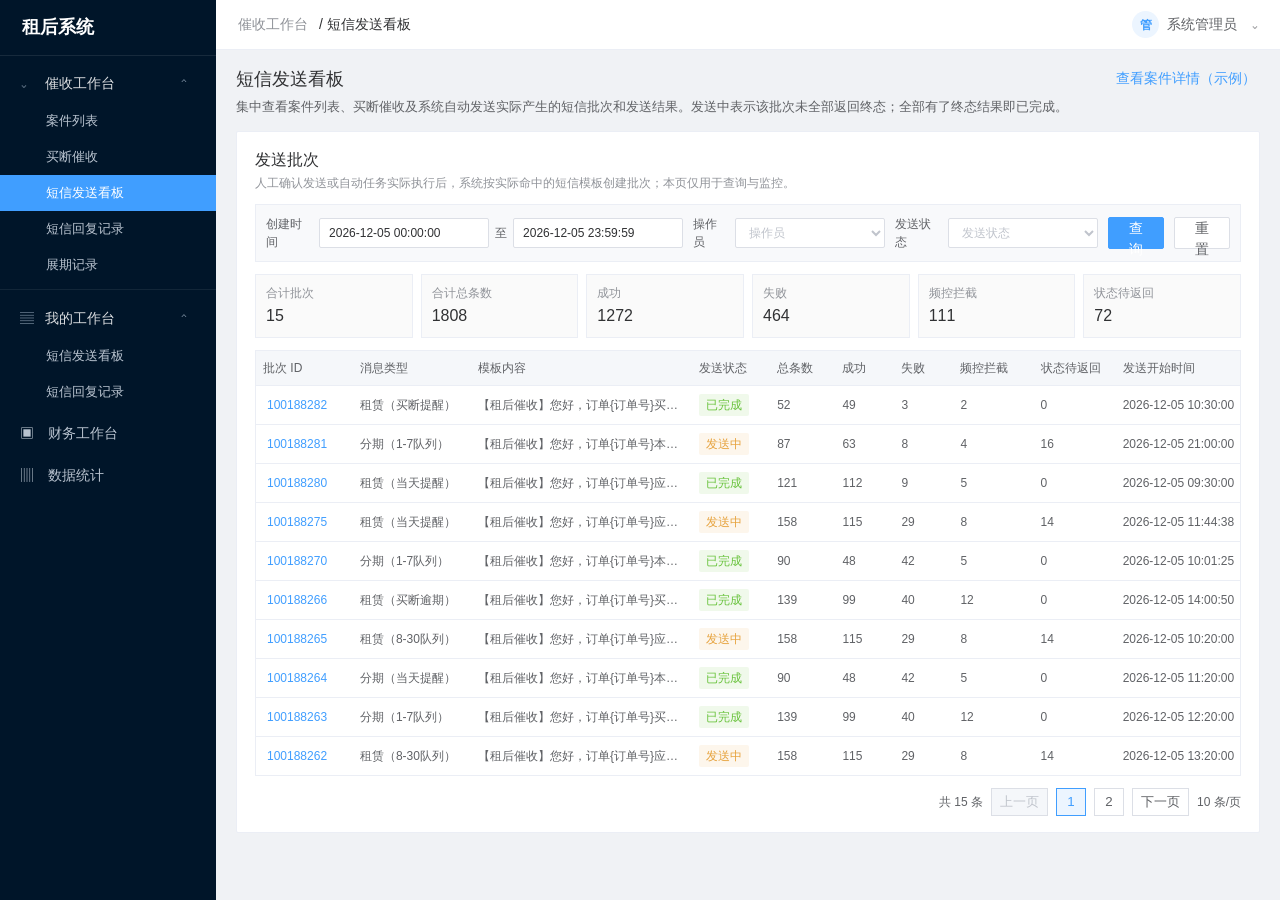
==== commit e567c319: "hide prototype side notes" ====
--- a/index.html
+++ b/index.html
@@ -10,6 +10,8 @@
     .filter-row select.placeholder{color:#c0c4cc}.filter-row select option{color:#303133}.select-clear{position:relative;display:inline-flex;width:150px;flex:none}.filter-row .select-clear select{width:100%;padding-right:31px}.clear-select{position:absolute;right:22px;top:50%;z-index:1;width:17px;height:17px;margin:0;padding:0;transform:translateY(-50%);border:1px solid #c0c4cc;border-radius:50%;background:#fff;color:#909399;font:14px/14px Arial;line-height:14px;cursor:pointer}.clear-select:hover{border-color:#909399;color:#606266}.clear-select[hidden]{display:none}.eye-toggle{width:34px;padding:0;font-size:16px;color:#606266}.eye-toggle.active{color:#409eff;border-color:#409eff;background:#ecf5ff}.case-info{display:flex;align-items:center;justify-content:space-between;min-height:170px}.case-label{color:#909399;font-size:13px}.case-info h2{margin:10px 0 8px;font-size:28px;font-weight:500}.case-info h2 em{margin-left:8px;color:#909399;font-size:14px;font-style:normal;font-weight:400}.case-info p{margin:0;color:#606266}#send-detail-view,#case-detail-view,#sms-reply-view{position:relative;width:calc(100vw + 62px);min-height:580px}#sms-reply-view{margin-left:20px}#send-detail-view>.page-head,#send-detail-view>.panel,#case-detail-view>.page-head,#case-detail-view>.panel,#sms-reply-view>.page-head,#sms-reply-view>.panel{width:calc(100vw - 256px)}.reply-filter{flex-wrap:wrap;align-items:center}.reply-filter label{flex:0 0 250px}.reply-filter label:first-child{flex:0 0 440px;white-space:nowrap;flex-wrap:nowrap}.reply-filter>button{flex:none}.reply-table{min-width:1050px}.right-notes{position:absolute;top:0;left:calc(100vw - 224px);width:286px;padding:18px;background:#fff8e8;border:1px solid #eadfbd;border-radius:2px;color:#685f4e}.right-notes h3{margin:0 0 14px;color:#5e5133;font-size:15px;font-weight:600}.right-notes section{margin-top:14px;padding:11px 12px;background:#fffdf7;border:1px solid #f0e5bf}.right-notes h5{margin:0 0 6px;color:#6c5a31;font-size:13px}.right-notes p{margin:0;font-size:12px;line-height:1.75}
     #case-detail-view{width:100%;min-height:0;margin:0}#case-detail-view>.case-reference{width:100%}#case-detail-notes{display:none!important}.case-reference{background:#fff;border:1px solid var(--line);color:#606266}.case-detail-tabs{display:flex;align-items:stretch;height:48px;padding:0 18px;background:#f7f8fa;border-bottom:1px solid var(--line)}.case-detail-tabs span{display:flex;align-items:center;padding:0 22px;color:#909399;cursor:default}.case-detail-tabs .active{margin-top:0;background:#fff;color:var(--blue);font-weight:600;border-top:2px solid var(--blue)}.case-block{padding:0 18px}.case-block-title,.case-info-row{display:flex;align-items:center;justify-content:space-between;min-height:54px;border-bottom:1px solid var(--line);color:#303133;font-weight:600}.case-fold{color:#909399;font-size:16px}.case-subtitle{padding-top:15px;color:#303133;font-size:14px;font-weight:600}.case-basic-grid{display:grid;grid-template-columns:1.2fr .72fr .62fr;gap:28px;min-height:178px;padding:25px 0 20px}.case-name{margin-bottom:22px;color:#606266;font-size:13px}.case-name strong{margin-right:12px;color:#4c4c4c;font-size:29px;font-weight:500}.case-name em{font-style:normal;color:#409eff}.case-name small{margin-left:14px;color:#606266;font-size:13px}.case-quality{display:inline-flex;margin-left:18px;padding:2px 7px;border:1px solid #b3d8ff;border-radius:3px;color:#409eff;font-size:12px}.case-basic-copy p,.case-phone-block p{margin:0 0 15px;font-size:13px}.case-phone-block{padding-top:78px}.case-phone-block label{display:inline-block;min-width:55px;color:#606266}.case-phone-block .phone-link{color:#409eff}.case-phone-block .button{height:25px;margin-left:5px;vertical-align:middle}.case-risk-summary{padding-top:2px;color:#303133;font-size:17px;line-height:1.55}.case-risk-summary div{margin-bottom:1px}.case-risk-summary .today-counts{margin-top:22px;font-size:18px}.case-risk-summary .today-counts span{color:#303133}.case-risk-summary .today-counts b{font-weight:400}.case-info-row{min-height:54px}.case-table-title{display:flex;align-items:center;justify-content:space-between;padding:23px 0 9px;color:#303133;font-weight:600}.case-table-title .link{font-size:13px}.case-reference .table-wrap{border:1px solid #ebeef5}.case-reference .table th{padding:8px 10px;background:#fafafa;font-size:12px}.case-reference .table td{padding:8px 10px;font-size:12px}.case-empty{height:54px;text-align:center;color:#909399}.case-footer{display:flex;justify-content:center;gap:10px;padding:22px;border-top:1px solid var(--line);margin-top:24px}.case-footer .button{min-width:94px}
     .case-basic-grid{grid-template-columns:1.2fr .72fr;min-height:150px;padding-bottom:14px}.case-risk-title{display:flex;align-items:center;justify-content:space-between;margin-top:3px;padding:15px 0 9px;border-top:1px solid var(--line)}.case-risk-title .tag{font-weight:400}.case-risk-touch-list th,.case-risk-touch-list td{text-align:left}.case-risk-touch-list td{height:64px;color:#303133}.case-risk-touch-list b{margin-right:3px;font-size:20px;font-weight:600}.case-risk-touch-list small{color:#909399;font-size:12px}.case-risk-touch-list em{display:block;margin-top:3px;color:#909399;font-size:12px;font-style:normal}.case-risk-touch-list .contact-value{color:#303133}.case-risk-touch-list .contact-value small{color:#606266}
+    /* 发布版隐藏右侧备注，页面主体使用完整可视区域。 */
+    .batch-layout{display:block;width:100%}.batch-notes,.right-notes{display:none!important}#send-detail-view,#sms-reply-view{width:100%;margin-left:0}#send-detail-view>.page-head,#send-detail-view>.panel,#sms-reply-view>.page-head,#sms-reply-view>.panel{width:100%}
   </style>
   <style>
     #send-detail-view .message-content{max-width:320px;overflow:hidden;text-overflow:ellipsis;white-space:nowrap}
